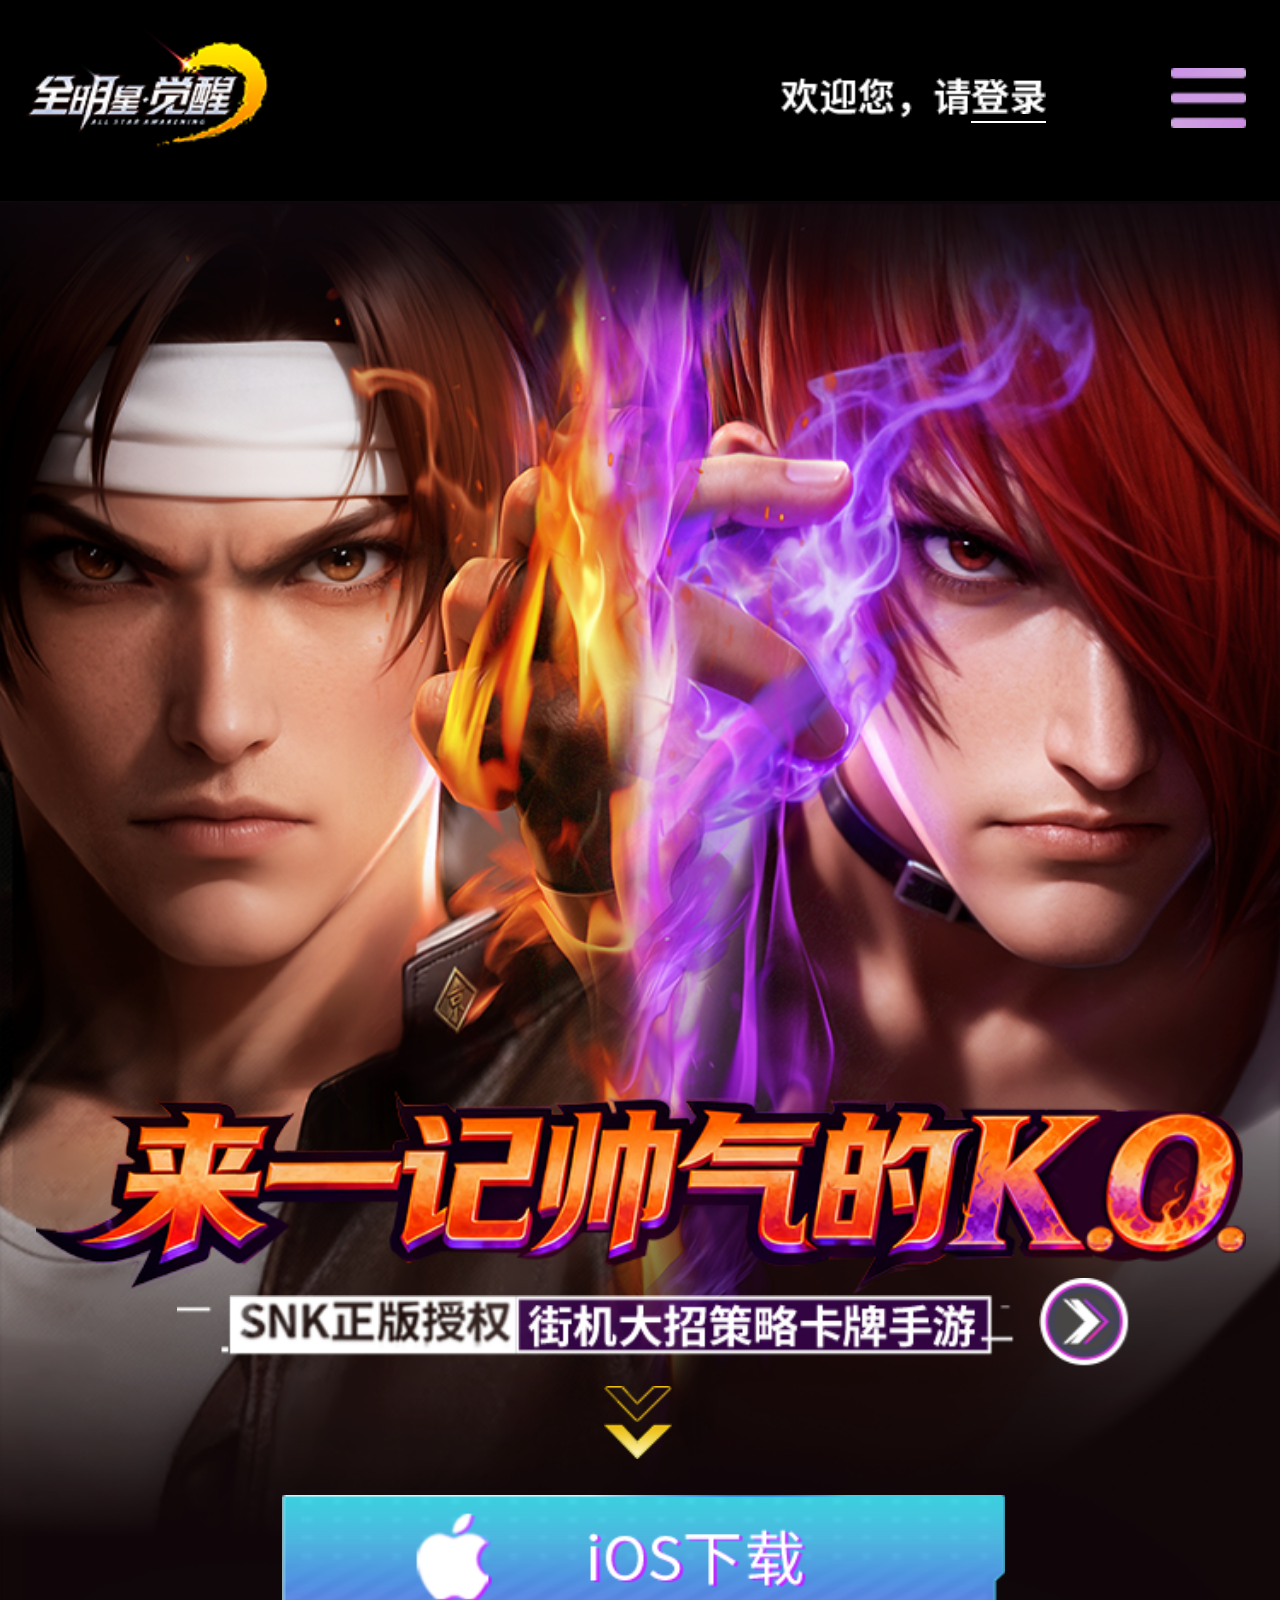
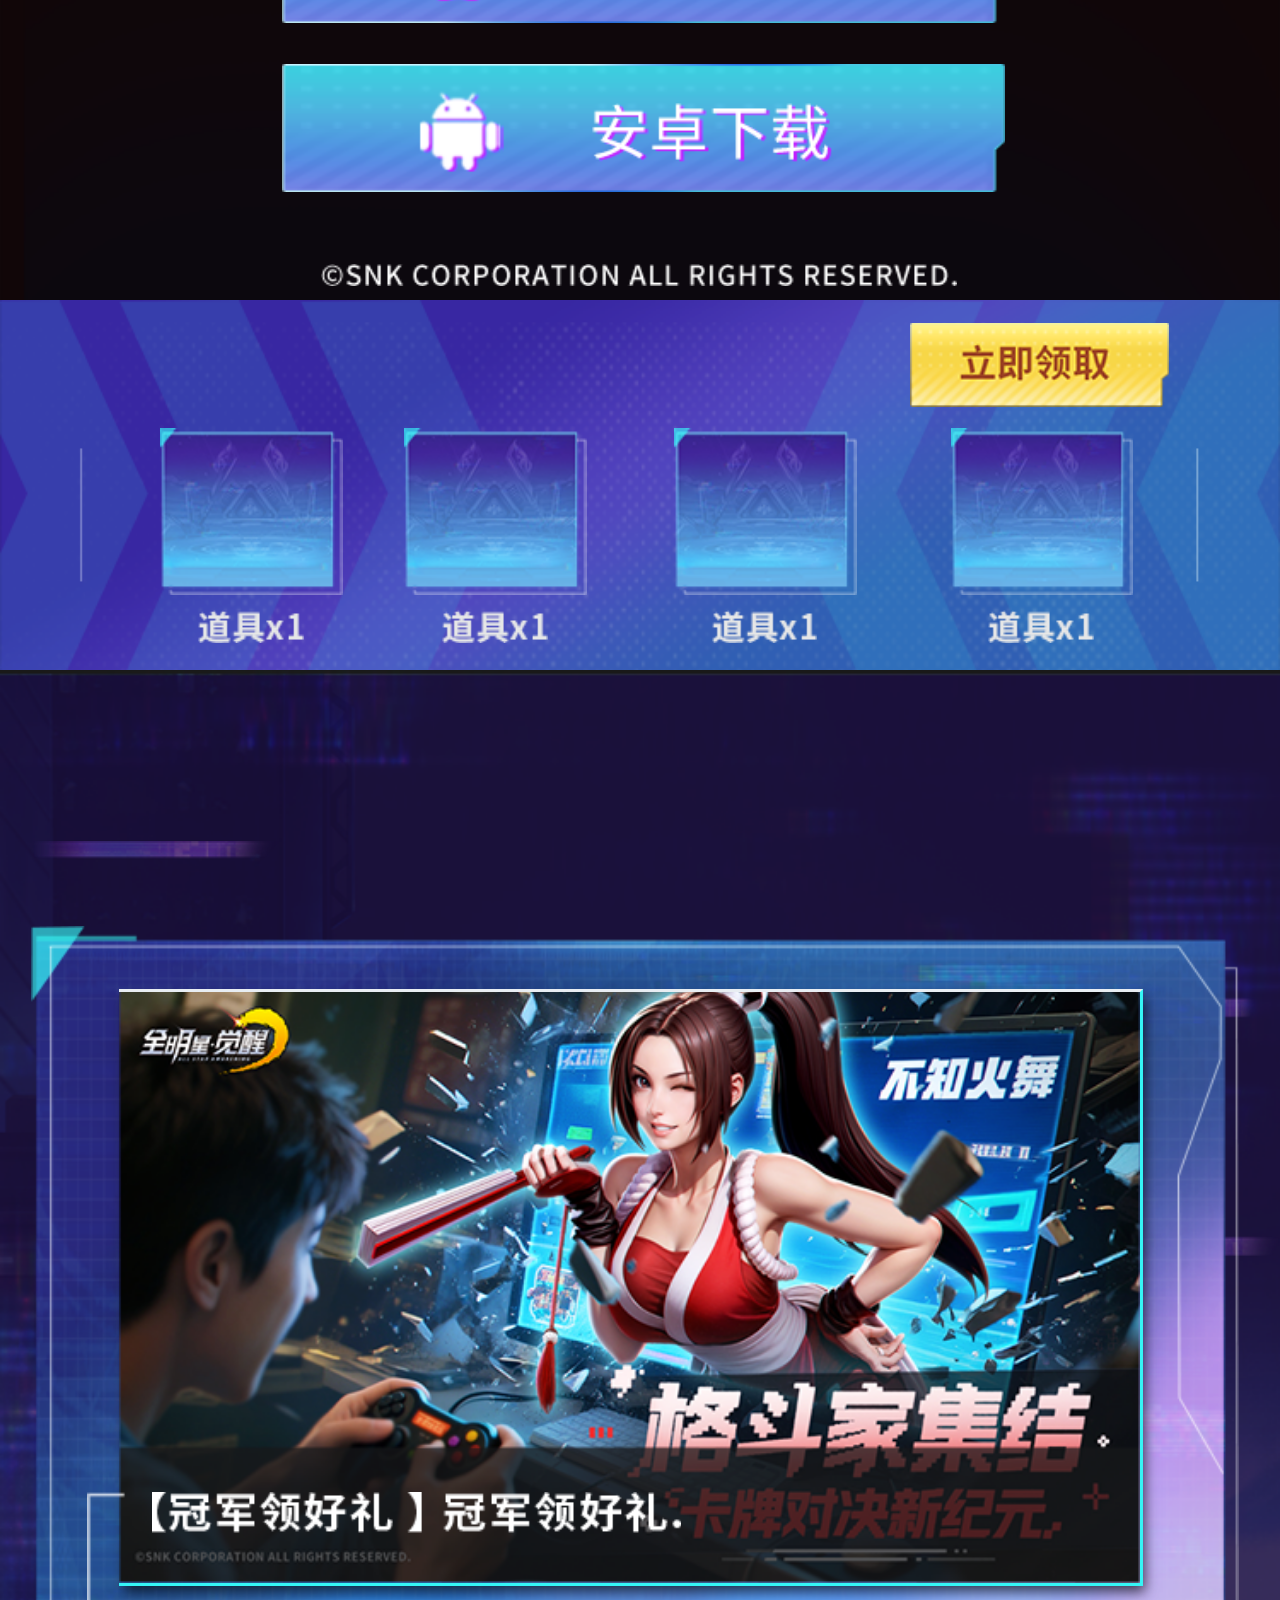
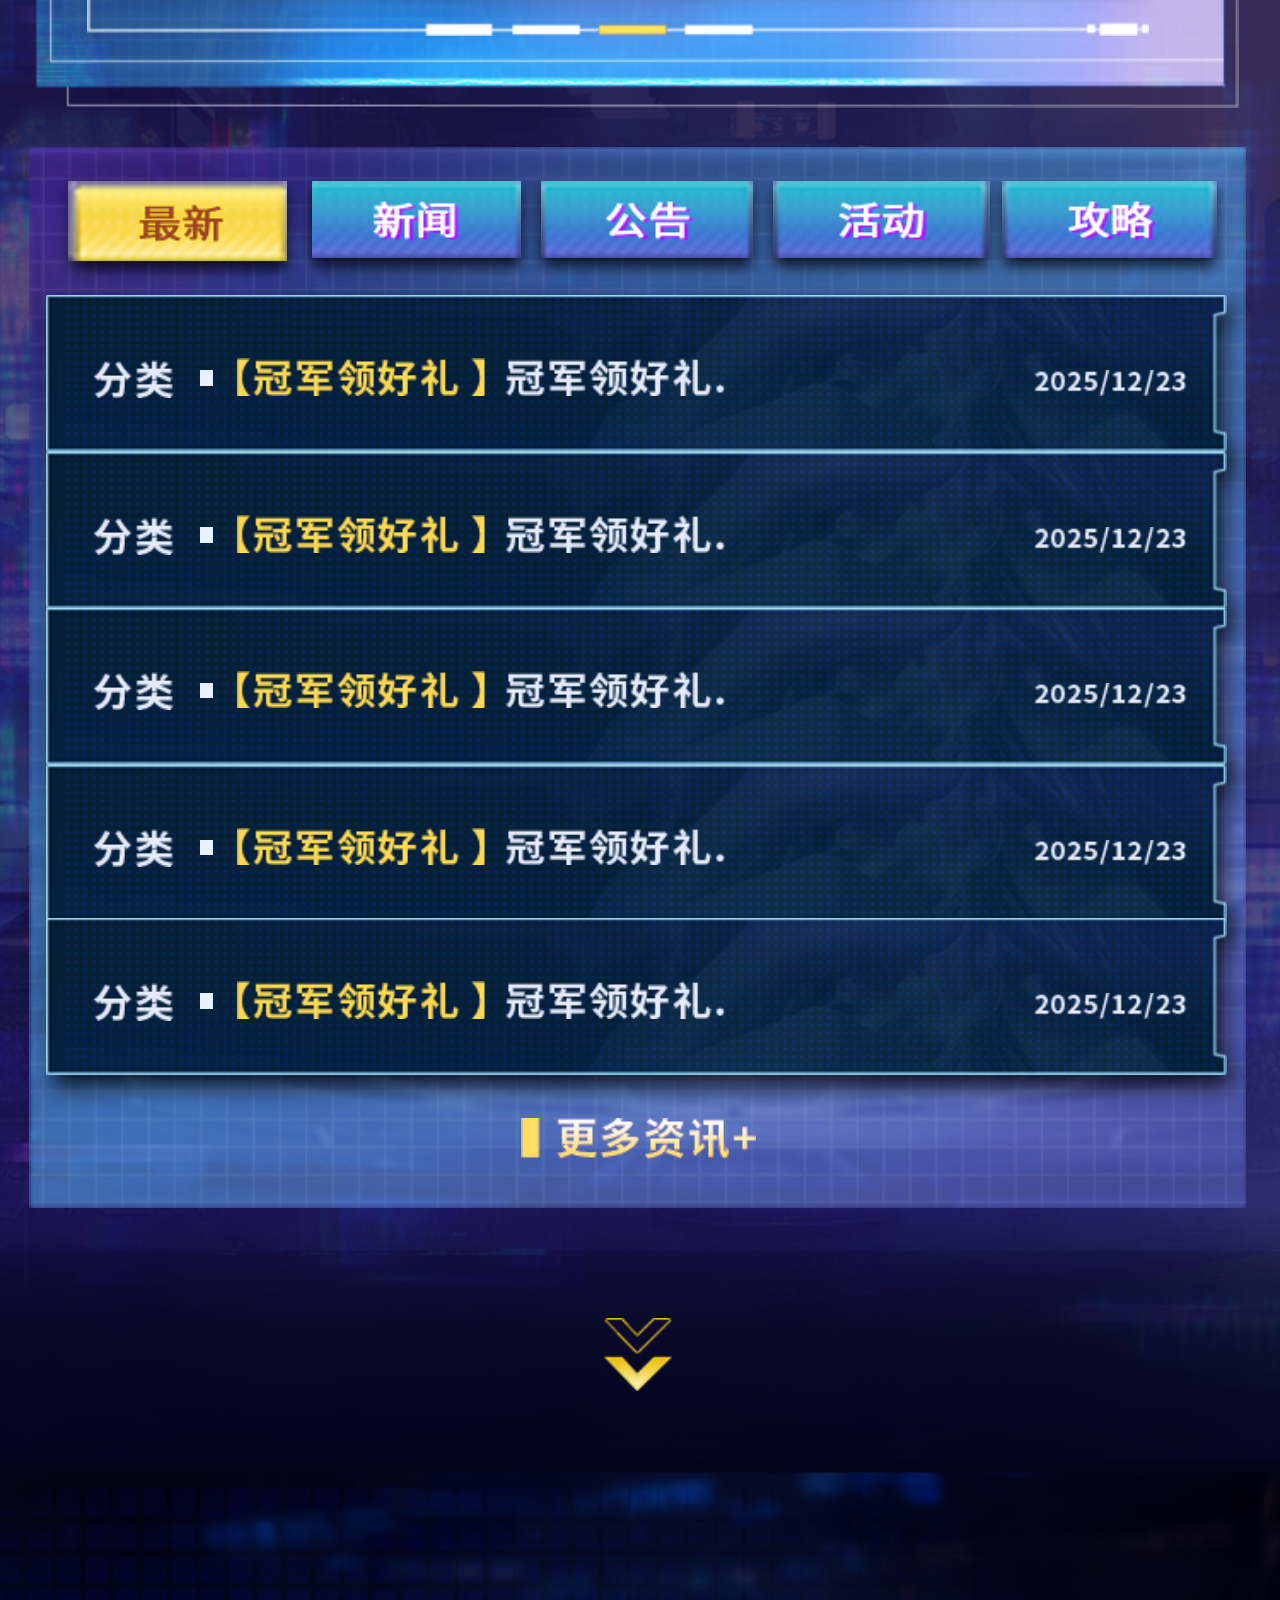
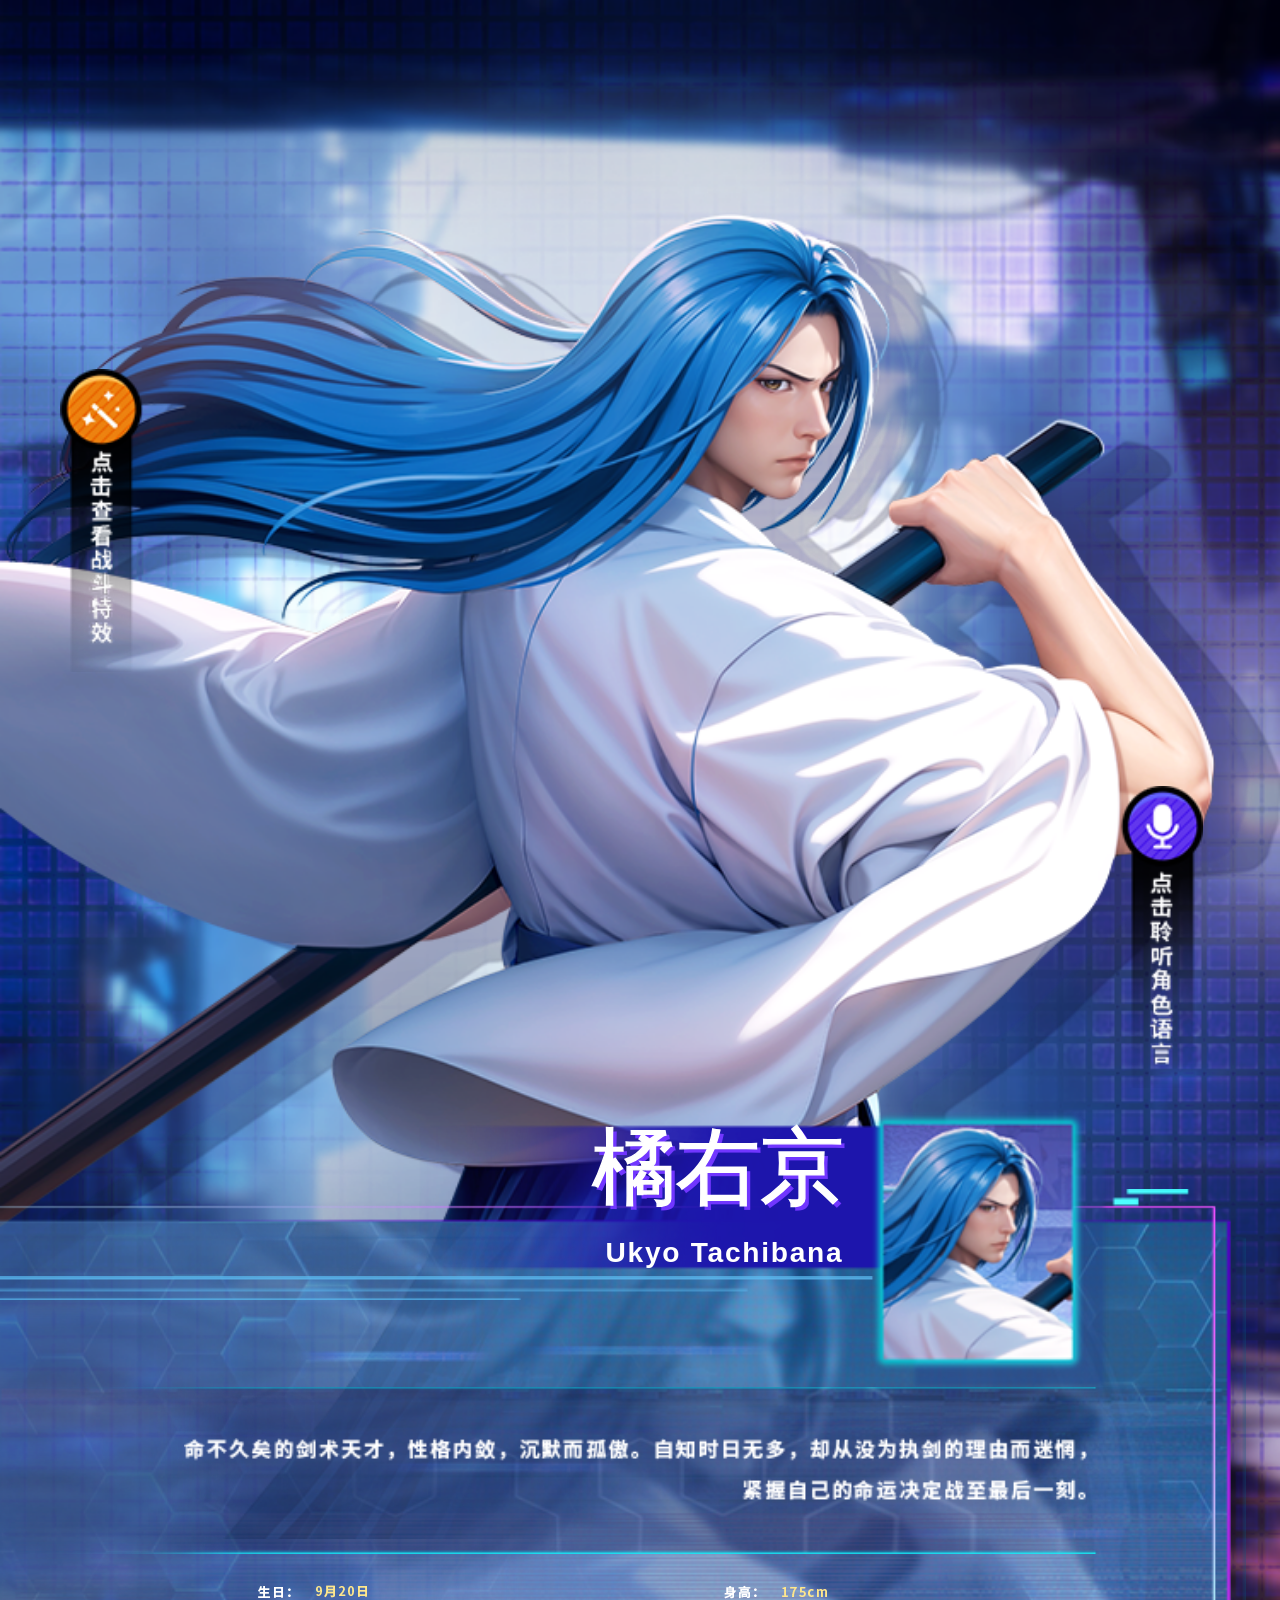
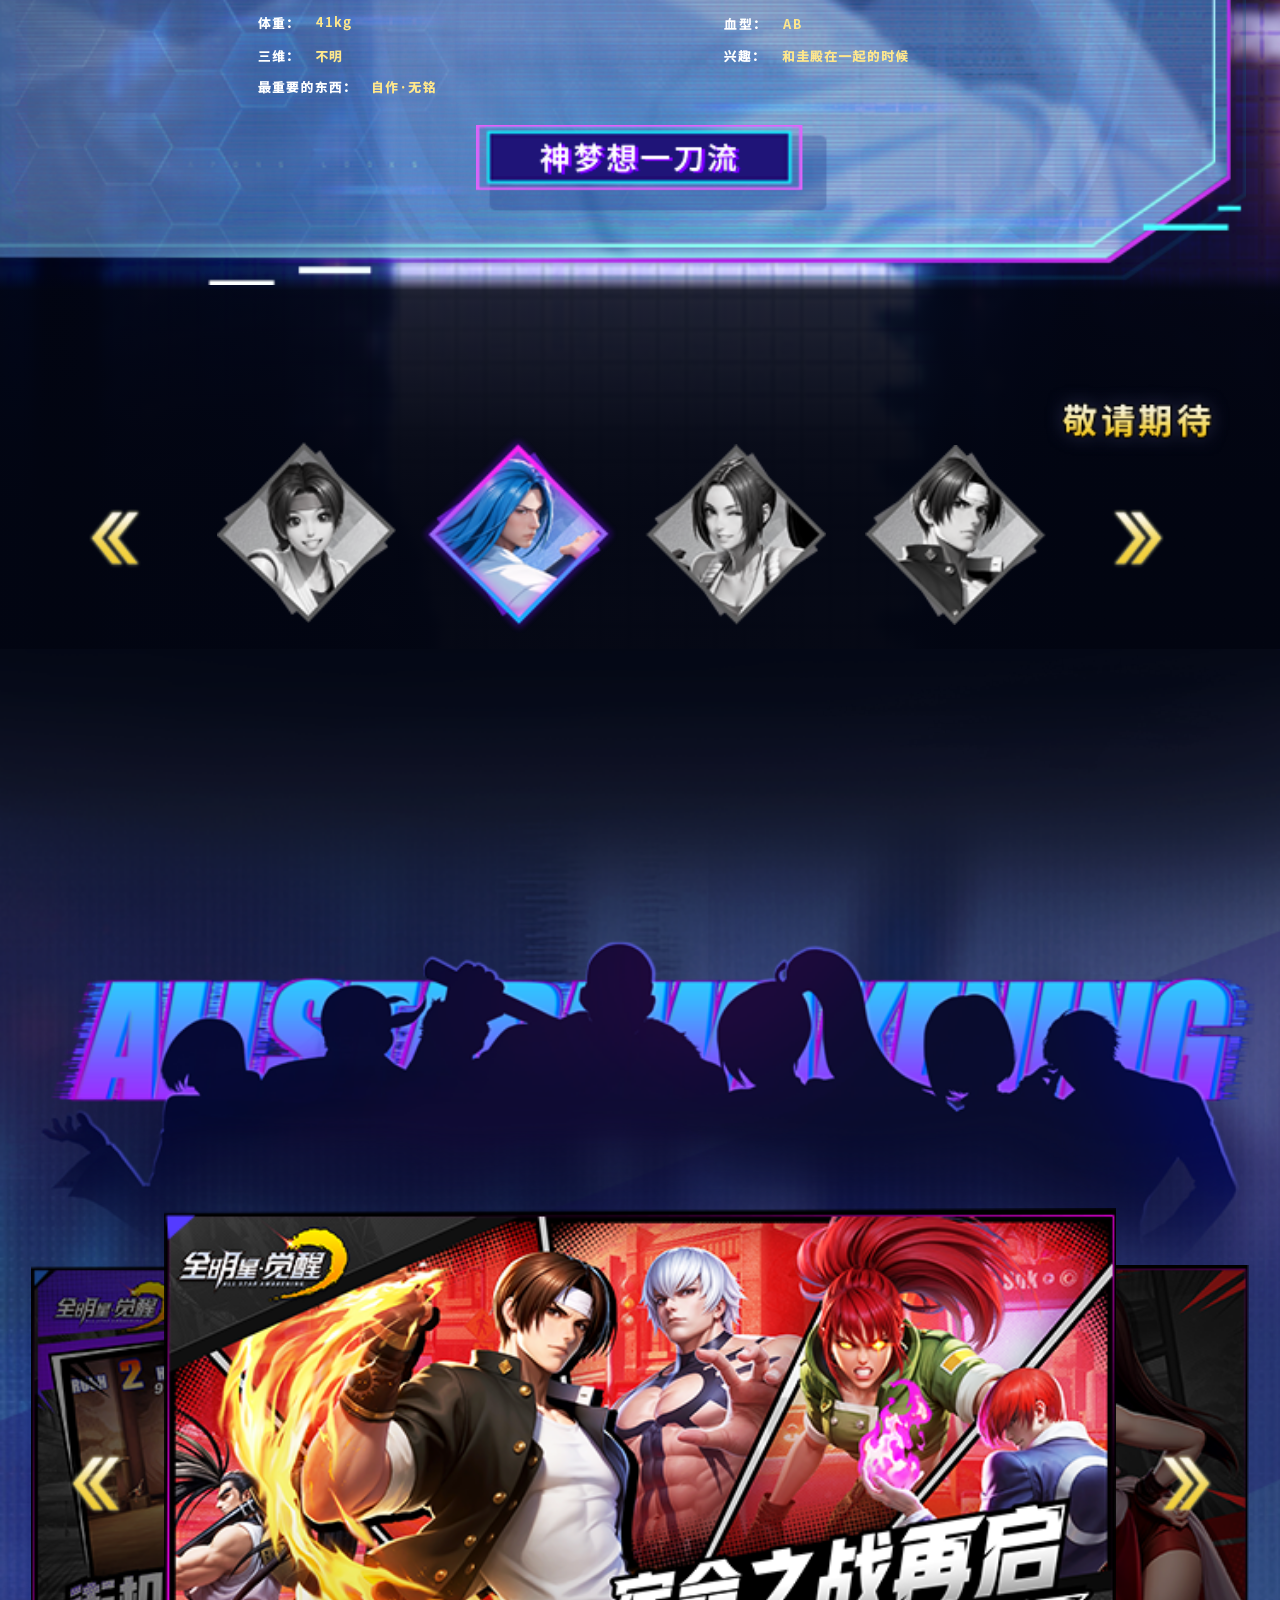
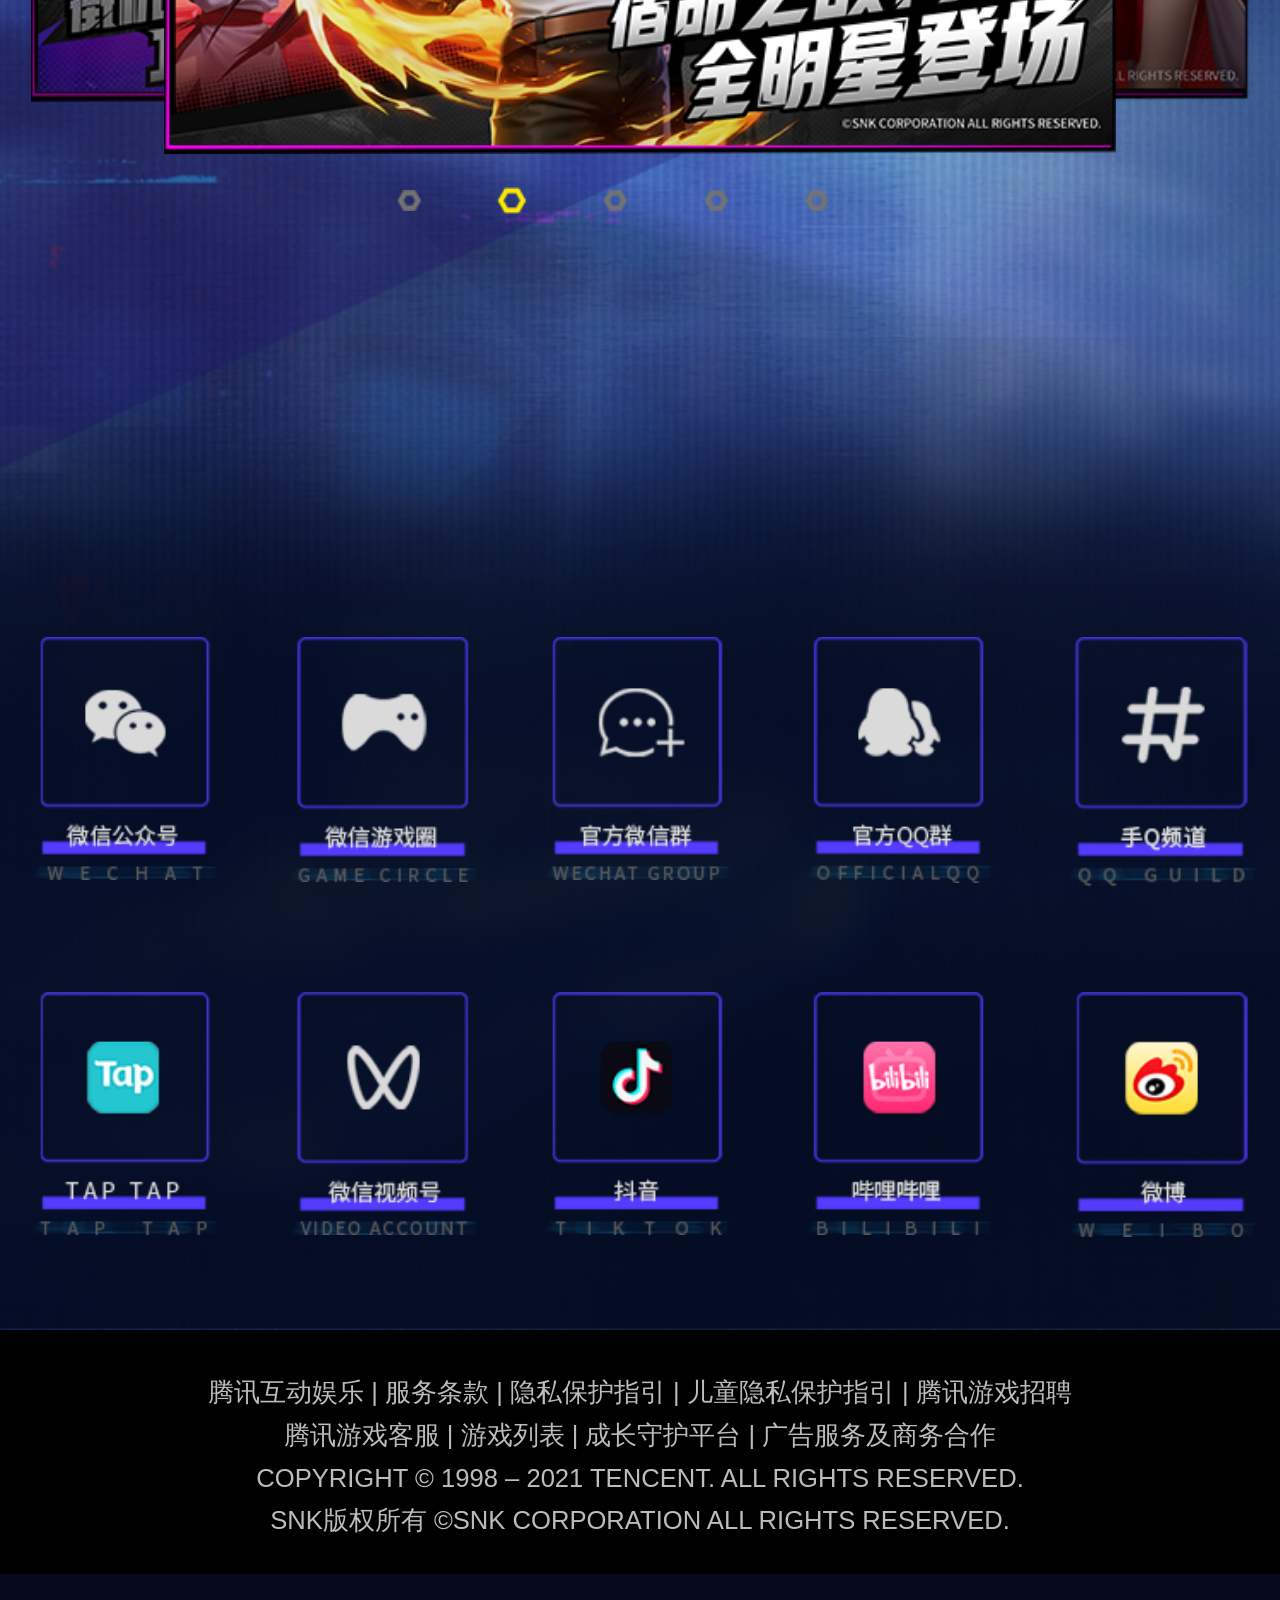
==== index.html @ 393754bd "初次提交" ====
<!doctype html>
<html lang="zh-CN">
<head>
  <meta charset="utf-8">
  <meta name="viewport" content="width=device-width,initial-scale=1,minimum-scale=1,maximum-scale=1,user-scalable=no,viewport-fit=cover">
  <meta name="format-detection" content="telephone=no">
  <meta name="description" content="全明星觉醒移动端官网，查看游戏资讯、角色展示与游戏特色。">
  <meta name="keywords" content="全明星觉醒,游戏资讯,角色展示,游戏特色">
  <title>全明星觉醒 - 移动端官网</title>
  <!-- 页面设计：项目设计稿 | 页面制作：前端还原 | 创建：2026-11-05 -->
  <link rel="stylesheet" href="css/index.css">
  <link rel="stylesheet" href="css/animation.css">
</head>
<body>
  <main class="page">
    <img class="canvas" src="ossweb-img/canvas.png" width="750" height="5680" alt="">

    <header class="site-header part">
      <img class="hero" src="ossweb-img/hero.png" width="750" height="1326" alt="全明星觉醒人物主视觉">
      <div class="topbar">
        <img class="logo" src="ossweb-img/logo.png" width="143" height="77" alt="全明星觉醒">
        <img class="welcome" src="ossweb-img/welcome.png" width="112" height="24" alt="欢迎您，请">
        <a class="login-trigger" href="#login" aria-label="登录" aria-haspopup="dialog" data-track="login_open" data-track-type="btn" data-track-label="打开登录弹窗"><img class="login" src="ossweb-img/login.png" width="44" height="21" alt=""><img class="login-underline" src="ossweb-img/login-underline.png" width="44" height="1" alt=""></a>
        <img class="menu" src="ossweb-img/menu.png" width="44" height="35" alt="菜单">
      </div>
      <h1 class="toTopSmall"><img class="main-title" src="ossweb-img/main-title.png" width="709" height="121" alt="来一记帅气的 K.O."></h1>
      <img class="subtitle" src="ossweb-img/subtitle.png" width="490" height="35" alt="SNK正版授权，街机大招策略卡牌手游">
      <a class="play-trigger" href="https://v.qq.com/txp/iframe/player.html?vid=m3093w4tk4a" aria-label="播放宣传片" aria-haspopup="dialog" data-track="video_open" data-track-type="btn" data-track-label="播放宣传片"><img class="play" src="ossweb-img/play.png" width="52" height="51" alt=""></a>
      <img class="hero-down" src="ossweb-img/down-arrow.png" width="40" height="43" alt="">
      <img class="ios" src="ossweb-img/ios.png" width="424" height="75" alt="iOS 下载">
      <img class="android" src="ossweb-img/android.png" width="424" height="75" alt="安卓下载">
      <img class="hero-copyright" src="ossweb-img/copyright.png" width="373" height="13" alt="©SNK CORPORATION ALL RIGHTS RESERVED.">
    </header>

    <section class="gift part" aria-label="官网下载领福利">
      <img class="gift-bg" src="ossweb-img/gift-bg.png" width="750" height="217" alt="">
      <img class="gift-title toTopSmall" src="ossweb-img/gift-title.png" width="414" height="60" alt="官网下载领福利">
      <a class="claim-trigger" href="#login" aria-label="立即领取" aria-haspopup="dialog" data-track="gift_claim_open" data-track-type="btn" data-track-label="领取礼包前登录"><img class="claim" src="ossweb-img/claim.png" width="152" height="49" alt=""></a>
      <ul class="gift-list">
        <li><img src="ossweb-img/gift-item.png" width="107" height="98" alt="游戏道具"><img src="ossweb-img/item-count.png" width="62" height="19" alt="道具 x1"></li>
        <li><img src="ossweb-img/gift-item.png" width="107" height="98" alt="游戏道具"><img src="ossweb-img/item-count.png" width="62" height="19" alt="道具 x1"></li>
        <li><img src="ossweb-img/gift-item.png" width="107" height="98" alt="游戏道具"><img src="ossweb-img/item-count.png" width="62" height="19" alt="道具 x1"></li>
        <li><img src="ossweb-img/gift-item.png" width="107" height="98" alt="游戏道具"><img src="ossweb-img/item-count.png" width="62" height="19" alt="道具 x1"></li>
      </ul>
    </section>

    <section class="news part" aria-label="游戏资讯">
      <img class="news-decor" src="ossweb-img/news-decor.png" width="750" height="1220" alt="">
      <h2 class="news-heading toTopSmall"><img src="ossweb-img/news-title.png" width="277" height="69" alt="游戏资讯"></h2>
      <div class="news-feature">
        <img class="news-frame" src="ossweb-img/news-frame.png" width="708" height="458" alt="">
        <img class="news-poster" src="ossweb-img/news-poster.png" width="598" height="348" alt="不知火舞卡牌对决新纪元">
        <img class="news-caption" src="ossweb-img/news-caption.png" width="310" height="24" alt="冠军领好礼，冠军领好礼">
        <img class="news-pagination" src="ossweb-img/news-pagination.png" width="622" height="84" alt="">
      </div>
      <div class="news-panel">
        <img class="news-panel-bg" src="ossweb-img/news-panel.png" width="713" height="622" alt="">
        <div class="news-tabs" aria-label="资讯分类">
          <img src="ossweb-img/tab-latest.png" width="128" height="47" alt="最新，当前分类">
          <img src="ossweb-img/tab-news.png" width="122" height="45" alt="新闻">
          <img src="ossweb-img/tab-notice.png" width="124" height="45" alt="公告">
          <img src="ossweb-img/tab-event.png" width="127" height="45" alt="活动">
          <img src="ossweb-img/tab-guide.png" width="126" height="45" alt="攻略">
        </div>
        <ul class="news-list">
          <li><img class="row-bg" src="ossweb-img/news-row.png" width="692" height="92" alt=""><img class="category" src="ossweb-img/category.png" width="47" height="22" alt="分类"><img class="news-text" src="ossweb-img/news-text.png" width="286" height="22" alt="冠军领好礼"><img class="date" src="ossweb-img/news-date.png" width="89" height="15" alt="2025/12/23"></li>
          <li><img class="row-bg" src="ossweb-img/news-row.png" width="692" height="92" alt=""><img class="category" src="ossweb-img/category.png" width="47" height="22" alt="分类"><img class="news-text" src="ossweb-img/news-text.png" width="286" height="22" alt="冠军领好礼"><img class="date" src="ossweb-img/news-date.png" width="89" height="15" alt="2025/12/23"></li>
          <li><img class="row-bg" src="ossweb-img/news-row.png" width="692" height="92" alt=""><img class="category" src="ossweb-img/category.png" width="47" height="22" alt="分类"><img class="news-text" src="ossweb-img/news-text.png" width="286" height="22" alt="冠军领好礼"><img class="date" src="ossweb-img/news-date.png" width="89" height="15" alt="2025/12/23"></li>
          <li><img class="row-bg" src="ossweb-img/news-row.png" width="692" height="92" alt=""><img class="category" src="ossweb-img/category.png" width="47" height="22" alt="分类"><img class="news-text" src="ossweb-img/news-text.png" width="286" height="22" alt="冠军领好礼"><img class="date" src="ossweb-img/news-date.png" width="89" height="15" alt="2025/12/23"></li>
          <li><img class="row-bg" src="ossweb-img/news-row.png" width="692" height="92" alt=""><img class="category" src="ossweb-img/category.png" width="47" height="22" alt="分类"><img class="news-text" src="ossweb-img/news-text.png" width="286" height="22" alt="冠军领好礼"><img class="date" src="ossweb-img/news-date.png" width="89" height="15" alt="2025/12/23"></li>
        </ul>
        <img class="news-more" src="ossweb-img/news-more.png" width="138" height="24" alt="更多资讯">
      </div>
      <img class="news-down" src="ossweb-img/down-arrow.png" width="40" height="43" alt="">
    </section>

    <section class="character part" aria-label="角色展示">
      <img class="character-bg" src="ossweb-img/character-bg.png" width="750" height="1687" alt="">
      <div class="character-backdrop" aria-hidden="true"></div>
      <h2><img class="character-title toTopSmall" src="ossweb-img/character-title.png" width="283" height="71" alt="角色展示"></h2>
      <img class="character-art" src="ossweb-img/character-art.png" width="750" height="776" alt="橘右京角色立绘">
      <img class="effect" src="ossweb-img/effect.png" width="49" height="177" alt="查看战斗特效">
      <img class="voice" src="ossweb-img/voice.png" width="48" height="177" alt="聆听角色语言">
      <div class="character-info">
        <img class="character-panel" src="ossweb-img/character-panel.png" width="730" height="408" alt="">
        <img class="character-decor" src="ossweb-img/character-decor.png" width="512" height="14" alt="">
        <img class="character-nameplate" src="ossweb-img/character-nameplate.png" width="473" height="163" alt="">
        <div class="character-name">橘右京<span>Ukyo Tachibana</span></div>
        <img class="character-description-bg" src="ossweb-img/character-description-bg.png" width="722" height="98" alt="">
        <img class="character-desc" src="ossweb-img/character-desc.png" width="529" height="37" alt="命不久矣的剑术天才，性格内敛，沉默而孤傲。自知时日无多，却从没为执剑的理由而迷惘，紧握自己的命运决定战至最后一刻。">
        <dl class="character-facts">
          <div><dt><img src="ossweb-img/birth-label.png" width="33" height="12" alt="生日"></dt><dd><img src="ossweb-img/birth.png" width="51" height="13" alt="9月20日"></dd></div>
          <div><dt><img src="ossweb-img/height-label.png" width="33" height="14" alt="身高"></dt><dd><img src="ossweb-img/height.png" width="45" height="10" alt="175cm"></dd></div>
          <div><dt><img src="ossweb-img/weight-label.png" width="33" height="13" alt="体重"></dt><dd><img src="ossweb-img/weight.png" width="35" height="15" alt="41kg"></dd></div>
          <div><dt><img src="ossweb-img/blood-label.png" width="34" height="13" alt="血型"></dt><dd><img src="ossweb-img/blood.png" width="18" height="10" alt="AB"></dd></div>
          <div><dt><img src="ossweb-img/size-label.png" width="33" height="13" alt="三维"></dt><dd><img src="ossweb-img/size.png" width="26" height="13" alt="不明"></dd></div>
          <div><dt><img src="ossweb-img/interest-label.png" width="33" height="13" alt="兴趣"></dt><dd><img src="ossweb-img/interest.png" width="126" height="13" alt="和圭殿在一起的时候"></dd></div>
          <div><dt><img src="ossweb-img/important-label.png" width="90" height="13" alt="最重要的东西"></dt><dd><img src="ossweb-img/important.png" width="62" height="13" alt="自作·无铭"></dd></div>
        </dl>
        <img class="school" src="ossweb-img/school.png" width="206" height="51" alt="神梦想一刀流">
      </div>
      <div class="character-picker">
        <img class="picker-left" src="ossweb-img/arrow-left.png" width="31" height="35" alt="上一位角色">
        <img class="portrait portrait-one" src="ossweb-img/portrait-1.png" width="105" height="106" alt="角色头像">
        <img class="portrait portrait-two" src="ossweb-img/portrait-2.png" width="116" height="116" alt="橘右京，当前角色">
        <img class="portrait portrait-three" src="ossweb-img/portrait-3.png" width="106" height="106" alt="角色头像">
        <img class="portrait portrait-four" src="ossweb-img/portrait-4.png" width="106" height="105" alt="角色头像">
        <img class="picker-right" src="ossweb-img/arrow-right.png" width="31" height="35" alt="下一位角色">
        <img class="coming" src="ossweb-img/coming.png" width="109" height="42" alt="敬请期待">
      </div>
    </section>

    <section class="features part" aria-label="游戏特色">
      <h2><img class="features-title toTopSmall" src="ossweb-img/feature-title.png" width="283" height="71" alt="游戏特色"></h2>
      <img class="feature-decor" src="ossweb-img/feature-decor.png" width="750" height="568" alt="">
      <img class="feature-left" src="ossweb-img/feature-left.png" width="447" height="256" alt="街机手感，重燃记忆">
      <img class="feature-right" src="ossweb-img/feature-right.png" width="447" height="256" alt="格斗家集结">
      <img class="feature-main" src="ossweb-img/feature-main.png" width="558" height="320" alt="宿命之战再启，全明星登场">
      <img class="feature-arrow-left" src="ossweb-img/arrow-left.png" width="31" height="35" alt="上一张">
      <img class="feature-arrow-right" src="ossweb-img/arrow-right.png" width="31" height="35" alt="下一张">
      <div class="feature-dots" aria-hidden="true"><img src="ossweb-img/feature-dot.png" width="15" height="12" alt=""><img src="ossweb-img/feature-dot-active.png" width="18" height="16" alt=""><img src="ossweb-img/feature-dot.png" width="15" height="12" alt=""><img src="ossweb-img/feature-dot.png" width="15" height="12" alt=""><img src="ossweb-img/feature-dot.png" width="15" height="12" alt=""></div>
    </section>

    <section class="community part" aria-label="社区">
      <img class="community-bg" src="ossweb-img/community-bg.png" width="750" height="582" alt="">
      <h2><img class="community-title toTopSmall" src="ossweb-img/community-title.png" width="233" height="75" alt="社区"></h2>
      <ul class="social-list">
        <li><img src="ossweb-img/social-wechat.png" width="110" height="142" alt="微信公众号"></li>
        <li><img src="ossweb-img/social-game.png" width="109" height="142" alt="微信游戏圈"></li>
        <li><img src="ossweb-img/social-group.png" width="110" height="142" alt="官方微信群"></li>
        <li><img src="ossweb-img/social-qq.png" width="110" height="144" alt="官方QQ群"></li>
        <li><img src="ossweb-img/social-channel.png" width="109" height="145" alt="手Q频道"></li>
        <li><img src="ossweb-img/social-taptap.png" width="110" height="142" alt="TapTap"></li>
        <li><img src="ossweb-img/social-video.png" width="109" height="141" alt="微信视频号"></li>
        <li><img src="ossweb-img/social-douyin.png" width="110" height="142" alt="抖音"></li>
        <li><img src="ossweb-img/social-bilibili.png" width="110" height="142" alt="哔哩哔哩"></li>
        <li><img src="ossweb-img/social-weibo.png" width="109" height="142" alt="微博"></li>
      </ul>
    </section>

    <footer class="site-footer">
      <p>腾讯互动娱乐 | 服务条款 | 隐私保护指引 | 儿童隐私保护指引 | 腾讯游戏招聘</p>
      <p>腾讯游戏客服 | 游戏列表 | 成长守护平台 | 广告服务及商务合作</p>
      <p>COPYRIGHT © 1998 – 2021 TENCENT. ALL RIGHTS RESERVED.</p>
      <p>SNK版权所有 ©SNK CORPORATION ALL RIGHTS RESERVED.</p>
    </footer>
  </main>
  <div class="overlay part" id="overlay" hidden>
    <img class="overlay-mask" src="ossweb-img/login-mask.png" width="750" height="5680" alt="">
    <div class="login-dialog scaleIn" id="login-dialog" role="dialog" aria-modal="true" aria-label="请选择登录方式" hidden>
      <img class="login-panel" src="ossweb-img/login-panel.png" width="644" height="555" alt="">
      <img class="login-title" src="ossweb-img/login-title.png" width="421" height="105" alt="请先登录">
      <a class="login-close" href="#close" aria-label="关闭登录弹窗" data-track="login_close" data-track-type="btn" data-track-label="关闭登录弹窗"><img src="ossweb-img/login-close.png" width="62" height="49" alt=""></a>
      <a class="login-choice login-wechat" href="#wechat-login" aria-label="微信登录" data-provider="wechat" data-track="login_wechat" data-track-type="btn" data-track-label="微信登录"><img src="ossweb-img/login-wechat.png" width="151" height="193" alt="微信登录"></a>
      <a class="login-choice login-qq" href="#qq-login" aria-label="QQ登录" data-provider="qq" data-track="login_qq" data-track-type="btn" data-track-label="QQ登录"><img src="ossweb-img/login-qq.png" width="151" height="193" alt="QQ登录"></a>
      <p class="login-status" id="login-status" role="status" aria-live="polite"></p>
    </div>
    <div class="video-dialog scaleIn" id="video-dialog" role="dialog" aria-modal="true" aria-label="宣传视频" hidden>
      <a class="video-close" href="#close" aria-label="关闭宣传视频" data-track="video_close" data-track-type="btn" data-track-label="关闭宣传视频"><img src="ossweb-img/login-close.png" width="62" height="49" alt=""></a>
      <iframe id="video-player" title="全明星觉醒宣传视频" allow="autoplay; fullscreen; encrypted-media; picture-in-picture" allowfullscreen></iframe>
    </div>
  </div>
  <script id="screenFix" data-size="750" src="js/remFix.js"></script>
  <script src="https://ossweb-img.qq.com/images/js/eas/eas.js"></script>
  <script src="js/index.js"></script>
</body>
</html>
---- css/index.css ----
@import "reset.css";

html { overflow-x: hidden; background: #07091e; }
body { height: auto; min-height: 100%; overflow-x: clip; background: #07091e; color: #fff; }
.page { position: relative; top: -.7rem; width: 7.5rem; height: 56.8rem; margin: 0 auto -.7rem; overflow: hidden; }
.page img { display: block; }
.canvas { position: absolute; inset: 0; width: 7.5rem; height: 56.8rem; }
.site-header, .gift, .news, .character, .features, .community, .site-footer { position: absolute; left: 0; width: 7.5rem; }
.site-header { top: 0; height: 11.83rem; }
.site-header > img, .site-header h1, .topbar img { position: absolute; }
.hero { left: 0; top: 0; width: 7.5rem; height: 13.26rem; }
.topbar { position: absolute; z-index: 2; left: 0; top: .7rem; width: 7.5rem; height: 1.18rem; background: #000; }
.topbar .logo { left: .14rem; top: .12rem; width: 1.43rem; height: .77rem; }
.topbar .welcome { left: 4.57rem; top: .45rem; width: 1.12rem; height: .24rem; }
.topbar .login-trigger { position: absolute; left: 5.69rem; top: .46rem; width: .44rem; height: .26rem; }
.topbar .login { left: 0; top: 0; width: .44rem; height: .21rem; filter: drop-shadow(0 .01rem .01rem rgba(0, 0, 0, .7)); }
.topbar .login-underline { left: 0; top: .25rem; width: .44rem; height: .01rem; }
.topbar .menu { left: 6.86rem; top: .4rem; width: .44rem; height: .35rem; }
.site-header h1 { z-index: 2; left: .21rem; top: 7.09rem; width: 7.09rem; height: 1.21rem; }
.main-title { width: 7.09rem; height: 1.21rem; }
.subtitle { z-index: 2; left: 1.04rem; top: 8.29rem; width: 4.9rem; height: .35rem; }
.play-trigger { position: absolute; z-index: 2; left: 6.09rem; top: 8.19rem; width: .52rem; height: .51rem; }
.play { position: absolute; left: 0; top: 0; width: .52rem; height: .51rem; }
.hero-down { z-index: 2; left: 3.54rem; top: 8.82rem; width: .4rem; height: .43rem; }
.ios { z-index: 2; left: 1.65rem; top: 9.46rem; width: 4.24rem; height: .75rem; }
.android { z-index: 2; left: 1.65rem; top: 10.45rem; width: 4.24rem; height: .75rem; }
.hero-copyright { z-index: 2; left: 1.88rem; top: 11.62rem; width: 3.73rem; height: .13rem; }

.gift { z-index: 2; top: 11.83rem; height: 2.17rem; }
.gift-bg, .gift-title, .claim, .gift-list, .gift-list li, .gift-list img { position: absolute; }
.gift-bg { left: 0; top: 0; width: 7.5rem; height: 2.17rem; }
.gift-title { left: .14rem; top: .11rem; width: 4.14rem; height: .6rem; }
.claim-trigger { position: absolute; left: 5.33rem; top: .14rem; width: 1.52rem; height: .49rem; }
.claim { left: 0; top: 0; width: 1.52rem; height: .49rem; }
.gift-list { left: 0; top: 0; width: 7.5rem; height: 2.17rem; }
.gift-list li { top: .75rem; width: 1.07rem; height: 1.26rem; }
.gift-list li:nth-child(1) { left: .94rem; }
.gift-list li:nth-child(2) { left: 2.37rem; }
.gift-list li:nth-child(3) { left: 3.95rem; }
.gift-list li:nth-child(4) { left: 5.57rem; }
.gift-list li img:first-child { left: 0; top: 0; width: 1.07rem; height: .98rem; }
.gift-list li img:last-child { left: .22rem; top: 1.07rem; width: .62rem; height: .19rem; }

.news { top: 14rem; height: 14rem; }
.news::after { content: ""; position: absolute; z-index: 2; left: 0; top: 12.53rem; width: 7.5rem; height: 1.47rem; background: linear-gradient(180deg, rgba(2, 5, 28, 0) 0, rgba(2, 5, 28, .28) .27rem, rgba(2, 5, 28, .5) .47rem, rgba(2, 5, 28, .75) .77rem, rgba(2, 5, 28, .83) 1.07rem, rgba(2, 5, 28, .9) 1.47rem), url("../ossweb-img/character-bg.png") 0 -1.33rem / 7.5rem 16.87rem no-repeat; }
.news-decor { position: absolute; left: 0; top: 1rem; width: 7.5rem; height: 12.2rem; }
.news-heading { position: absolute; z-index: 1; left: 2.36rem; top: .33rem; width: 2.77rem; height: .69rem; }
.news-heading img { width: 2.77rem; height: .69rem; }
.news-feature { position: absolute; left: 0; top: 0; width: 7.5rem; height: 6.15rem; }
.news-feature img { position: absolute; }
.news-frame { left: .18rem; top: 1.5rem; width: 7.08rem; height: 4.58rem; }
.news-poster { left: .7rem; top: 1.87rem; width: 5.98rem; height: 3.48rem; box-shadow: .03rem .05rem .07rem rgba(0, 0, 0, .65); }
.news-feature::after { content: ""; position: absolute; left: .7rem; top: 1.87rem; width: 6rem; height: 3.5rem; box-sizing: border-box; border-top: .02rem solid #e8edf2; border-right: .02rem solid #35f5f6; border-bottom: .02rem solid #35f5f6; pointer-events: none; }
.news-caption { left: .89rem; top: 4.82rem; width: 3.1rem; height: .24rem; }
.news-pagination { left: .51rem; top: 4.82rem; width: 6.22rem; height: .84rem; }
.news-panel { position: absolute; left: 0; top: 0; width: 7.5rem; height: 12.53rem; }
.news-panel-bg { position: absolute; left: .17rem; top: 6.31rem; width: 7.13rem; height: 6.22rem; }
.news-tabs { position: absolute; left: 0; top: 6.51rem; width: 7.5rem; height: .47rem; }
.news-tabs img { position: absolute; top: 0; filter: drop-shadow(0 .05rem .04rem rgba(0, 0, 0, .8)); }
.news-tabs img:nth-child(1) { left: .4rem; width: 1.28rem; height: .47rem; }
.news-tabs img:nth-child(2) { left: 1.83rem; width: 1.22rem; height: .45rem; }
.news-tabs img:nth-child(3) { left: 3.17rem; width: 1.24rem; height: .45rem; }
.news-tabs img:nth-child(4) { left: 4.53rem; width: 1.27rem; height: .45rem; }
.news-tabs img:nth-child(5) { left: 5.87rem; width: 1.26rem; height: .45rem; }
.news-list { position: absolute; left: 0; top: 7.18rem; width: 7.5rem; height: 4.57rem; filter: drop-shadow(.04rem .07rem .07rem rgba(0, 0, 0, .85)); }
.news-list li { position: absolute; left: .27rem; width: 6.92rem; height: .92rem; }
.news-list li::after { content: ""; position: absolute; left: .9rem; top: .44rem; width: .08rem; height: .09rem; background: #e8f1ff; }
.news-list li:nth-child(1) { top: 0; }
.news-list li:nth-child(2) { top: .92rem; }
.news-list li:nth-child(3) { top: 1.83rem; }
.news-list li:nth-child(4) { top: 2.75rem; }
.news-list li:nth-child(5) { top: 3.65rem; }
.news-list img { position: absolute; }
.row-bg { left: 0; top: 0; width: 6.92rem; height: .92rem; }
.category { left: .28rem; top: .38rem; width: .47rem; height: .22rem; }
.news-text { left: 1.12rem; top: .37rem; width: 2.86rem; height: .22rem; }
.date { right: .24rem; top: .44rem; width: .89rem; height: .15rem; }
.news-more { position: absolute; left: 3.05rem; top: 12rem; width: 1.38rem; height: .24rem; }
.news-down { position: absolute; z-index: 3; left: 3.54rem; top: 13.17rem; width: .4rem; height: .43rem; }

.character { top: 28rem; height: 14rem; overflow: hidden; background: #02051b; }
.character > img, .character h2, .character-info > img, .character-picker img { position: absolute; }
.character-bg { left: 0; top: -2.8rem; width: 7.5rem; height: 16.87rem; }
.character-backdrop { position: absolute; left: 0; top: 11.8rem; width: 7.5rem; height: 2.2rem; background: linear-gradient(180deg, transparent 0, rgba(2, 5, 17, .85) .1rem, rgba(2, 5, 17, .96) 1rem, rgba(2, 5, 17, .98) 1.4rem); }
.character-title { position: absolute; left: 2.35rem; top: .4rem; width: 2.83rem; height: .71rem; }
.character-art { left: 0; top: 2.08rem; width: 7.5rem; height: 7.76rem; }
.effect { left: .35rem; top: 2.99rem; width: .49rem; height: 1.77rem; }
.voice { left: 6.57rem; top: 5.43rem; width: .48rem; height: 1.77rem; }
.character-info { position: absolute; left: 0; top: 0; width: 7.5rem; height: 12rem; }
.character-panel { left: 0; top: 7.79rem; width: 7.3rem; height: 4.08rem; }
.character-decor { left: 0; top: 8.3rem; width: 5.12rem; height: .14rem; }
.character-nameplate { left: 1.77rem; top: 7.34rem; width: 4.73rem; height: 1.63rem; }
.character-name { position: absolute; left: 3.38rem; top: 7.4rem; width: 1.65rem; height: .82rem; text-align: center; color: #fff; font: 400 .49rem/.53rem "Microsoft YaHei", sans-serif; -webkit-text-stroke: .008rem #fff; text-shadow: .025rem .025rem #7136ff; white-space: nowrap; }
.character-name span { position: absolute; left: .04rem; top: .67rem; width: 1.65rem; font: 700 .165rem/.2rem Arial, sans-serif; letter-spacing: .01rem; -webkit-text-stroke: 0; text-shadow: none; }
.character-description-bg { left: 0; top: 8.95rem; width: 7.22rem; height: .98rem; }
.character-desc { left: 1.08rem; top: 9.25rem; width: 5.29rem; height: .37rem; }
.character-facts { position: absolute; left: 0; top: -.07rem; }
.character-facts div { position: absolute; top: 10.05rem; height: .16rem; white-space: nowrap; }
.character-facts div:nth-child(1), .character-facts div:nth-child(3), .character-facts div:nth-child(5), .character-facts div:nth-child(7) { left: 1.51rem; }
.character-facts div:nth-child(2), .character-facts div:nth-child(4), .character-facts div:nth-child(6) { left: 4.24rem; }
.character-facts div:nth-child(3), .character-facts div:nth-child(4) { top: 10.24rem; }
.character-facts div:nth-child(5), .character-facts div:nth-child(6) { top: 10.43rem; }
.character-facts div:nth-child(7) { top: 10.61rem; }
.character-facts dt, .character-facts dd { display: inline-block; vertical-align: middle; }
.character-facts dt { margin-right: .15rem; }
.character-facts img { width: auto; height: auto; max-height: .15rem; }
.character-facts dd img { filter: brightness(0) saturate(100%) invert(92%) sepia(31%) saturate(794%) hue-rotate(323deg) brightness(104%); }
.school { left: 2.79rem; top: 10.93rem; width: 2.06rem; height: .51rem; }
.character-picker { position: absolute; left: 0; top: 0; width: 7.5rem; height: 14rem; }
.picker-left { left: .52rem; top: 13.18rem; width: .31rem; height: .35rem; }
.picker-right { left: 6.51rem; top: 13.18rem; width: .31rem; height: .35rem; }
.portrait-one { left: 1.27rem; top: 12.79rem; width: 1.05rem; height: 1.06rem; }
.portrait-two { left: 2.46rem; top: 12.75rem; width: 1.16rem; height: 1.16rem; }
.portrait-three { left: 3.78rem; top: 12.8rem; width: 1.06rem; height: 1.06rem; }
.portrait-four { left: 5.07rem; top: 12.81rem; width: 1.06rem; height: 1.05rem; }
.coming { left: 6.12rem; top: 12.45rem; width: 1.09rem; height: .42rem; }

.features { top: 42rem; height: 7rem; }
.features img { position: absolute; }
.features-title { z-index: 2; left: 2.33rem; top: .46rem; width: 2.83rem; height: .71rem; }
.feature-decor { left: 0; top: 0; width: 7.5rem; height: 5.68rem; }
.feature-left { left: .18rem; top: 3.61rem; width: 4.47rem; height: 2.56rem; }
.feature-right { left: 2.85rem; top: 3.61rem; width: 4.47rem; height: 2.56rem; }
.feature-main { left: .96rem; top: 3.28rem; width: 5.58rem; height: 3.2rem; }
.feature-arrow-left { left: .41rem; top: 4.72rem; width: .31rem; height: .35rem; }
.feature-arrow-right { left: 6.79rem; top: 4.72rem; width: .31rem; height: .35rem; }
.feature-dots { position: absolute; left: 2.32rem; top: 6.67rem; display: flex; align-items: center; gap: .44rem; }
.feature-dots img { position: static; width: .15rem; height: .12rem; }
.feature-dots img:nth-child(2) { width: .18rem; height: .16rem; }

.community { top: 49rem; height: 6.37rem; }
.community-bg { position: absolute; left: 0; top: .55rem; width: 7.5rem; height: 5.82rem; }
.community-title { position: absolute; left: 2.58rem; top: .62rem; width: 2.33rem; height: .75rem; }
.social-list { position: absolute; left: 0; top: 0; width: 7.5rem; height: 6.37rem; }
.social-list li { position: absolute; width: 1.1rem; height: 1.45rem; }
.social-list li:nth-child(1) { left: .2rem; top: 2.31rem; }
.social-list li:nth-child(2) { left: 1.71rem; top: 2.31rem; }
.social-list li:nth-child(3) { left: 3.2rem; top: 2.31rem; }
.social-list li:nth-child(4) { left: 4.73rem; top: 2.31rem; }
.social-list li:nth-child(5) { left: 6.27rem; top: 2.31rem; }
.social-list li:nth-child(6) { left: .2rem; top: 4.39rem; }
.social-list li:nth-child(7) { left: 1.71rem; top: 4.39rem; }
.social-list li:nth-child(8) { left: 3.2rem; top: 4.39rem; }
.social-list li:nth-child(9) { left: 4.73rem; top: 4.39rem; }
.social-list li:nth-child(10) { left: 6.27rem; top: 4.39rem; }
.social-list img { width: 1.1rem; height: auto; }
.site-footer { top: 55.37rem; height: 1.43rem; padding-top: .24rem; box-sizing: border-box; background: #000; color: #bcbcbc; text-align: center; font: .15rem/.25rem Arial, "Microsoft YaHei", sans-serif; }

html.modal-open, body.modal-open { overflow: hidden; }
.overlay { position: fixed; z-index: 100; inset: 0; overflow: hidden; }
.overlay[hidden], .login-dialog[hidden], .video-dialog[hidden] { display: none; }
.overlay-mask { position: absolute; left: 0; top: 0; width: 7.5rem; height: 56.8rem; }
.login-dialog { position: absolute; left: 0; top: 2.9rem; width: 7.5rem; height: 5.55rem; }
.login-dialog img, .video-dialog img { display: block; }
.login-panel { position: absolute; left: .53rem; top: 0; width: 6.44rem; height: 5.55rem; }
.login-title { position: absolute; left: 1.65rem; top: .79rem; width: 4.21rem; height: 1.05rem; }
.login-close { position: absolute; left: 6.04rem; top: .26rem; width: .62rem; height: .49rem; }
.login-close img, .video-close img { width: .62rem; height: .49rem; }
.login-choice { position: absolute; top: 2.73rem; width: 1.51rem; height: 1.93rem; }
.login-choice img { width: 1.51rem; height: 1.93rem; }
.login-wechat { left: 1.91rem; }
.login-qq { left: 4.12rem; }
.login-status { position: absolute; left: 1.2rem; top: 5.01rem; width: 5.1rem; color: #fff; text-align: center; font: .24rem/.3rem "Microsoft YaHei", sans-serif; }
.video-dialog { position: absolute; left: .35rem; top: 2.9rem; width: 6.8rem; height: 4.25rem; box-sizing: border-box; border: .02rem solid #40d9f4; background: #050d28; box-shadow: 0 .12rem .3rem rgba(0, 0, 0, .8); }
.video-dialog iframe { position: absolute; left: .15rem; top: .37rem; width: 6.46rem; height: 3.64rem; border: 0; background: #000; }
.video-close { position: absolute; z-index: 1; right: .08rem; top: -.26rem; width: .62rem; height: .49rem; }
.login-trigger:active, .play-trigger:active, .claim-trigger:active, .login-close:active, .login-choice:active, .video-close:active { opacity: .75; }
---- css/animation.css ----
/*animation In&Out*/
.toRight,
.toRightSmall,
.toLeft,
.toLeftSmall,
.toBottom,
.toBottomSmall,
.toTop,
.toTopSmall,
.scaleIn{-webkit-transition: all .6s;opacity: 0;}
.toRight{-webkit-transform: translate3d(-100%, 0, 0);}
.toRightSmall{-webkit-transform: translate3d(-20%, 0, 0);}
.toLeft{-webkit-transform: translate3d(100%, 0, 0);}
.toLeftSmall{-webkit-transform: translate3d(20%, 0, 0);}
.toBottom{-webkit-transform: translate3d(0, -100%, 0);}
.toBottomSmall{-webkit-transform: translate3d(0, -30%, 0);}
.toTop{-webkit-transform: translate3d(0, 100%, 0);}
.toTopSmall{-webkit-transform: translate3d(0, 10%, 0);}
.scaleIn{-webkit-transform: scale(1.4,1.4);}

.part.show .toRight,
.part.show .toRightSmall,
.part.show .toLeft,
.part.show .toLeftSmall,
.part.show .toBottom,
.part.show .toBottomSmall,
.part.show .toTop,
.part.show .toTopSmall{-webkit-transform: translate3d(0, 0 ,0);opacity: 1;}
.part.show .scaleIn{-webkit-transform: scale(1, 1);opacity: 1;}

/*transition delay*/
.part.show .delay1{-webkit-transition-delay: .1s;}
.part.show .delay2{-webkit-transition-delay: .2s;}
.part.show .delay3{-webkit-transition-delay: .3s;}
.part.show .delay4{-webkit-transition-delay: .4s;}
.part.show .delay5{-webkit-transition-delay: .5s;}
.part.show .delay6{-webkit-transition-delay: .6s;}
.part.show .delay7{-webkit-transition-delay: .7s;}
.part.show .delay8{-webkit-transition-delay: .8s;}
.part.show .delay9{-webkit-transition-delay: .9s;}
.part.show .delay10{-webkit-transition-delay: 1s;}


.prev,.next{-webkit-animation:flprev 1.5s 0s linear infinite;}
.next{-webkit-animation-name:flnext;animation-name:flnext;}
@-webkit-keyframes flprev{0%{-webkit-transform:translateX(0);}50%{-webkit-transform:translateX(-4px);}100%{-webkit-transform:translateX(0);}}
@-webkit-keyframes flnext{0%{-webkit-transform:translateX(0);}50%{-webkit-transform:translateX(4px);}100%{-webkit-transform:translateX(0);}}

.gallery-thumbs-bg .swiper-slide-active img {
    -webkit-animation: fadeInTop .6s .3s ease-out both;
}
@-webkit-keyframes fadeInTop {
    0% {opacity: 0;-webkit-transform: translateY(0);}
    100% {opacity: 1;-webkit-transform: translateY(0);}
}
.gallery-top-bg .swiper-button-next{-webkit-animation:next 1.5s 0s linear infinite;}
@-webkit-keyframes next{0%{-webkit-transform:translateY(0);}50%{-webkit-transform:translateY(4px);}100%{-webkit-transform:translateY(0);}}
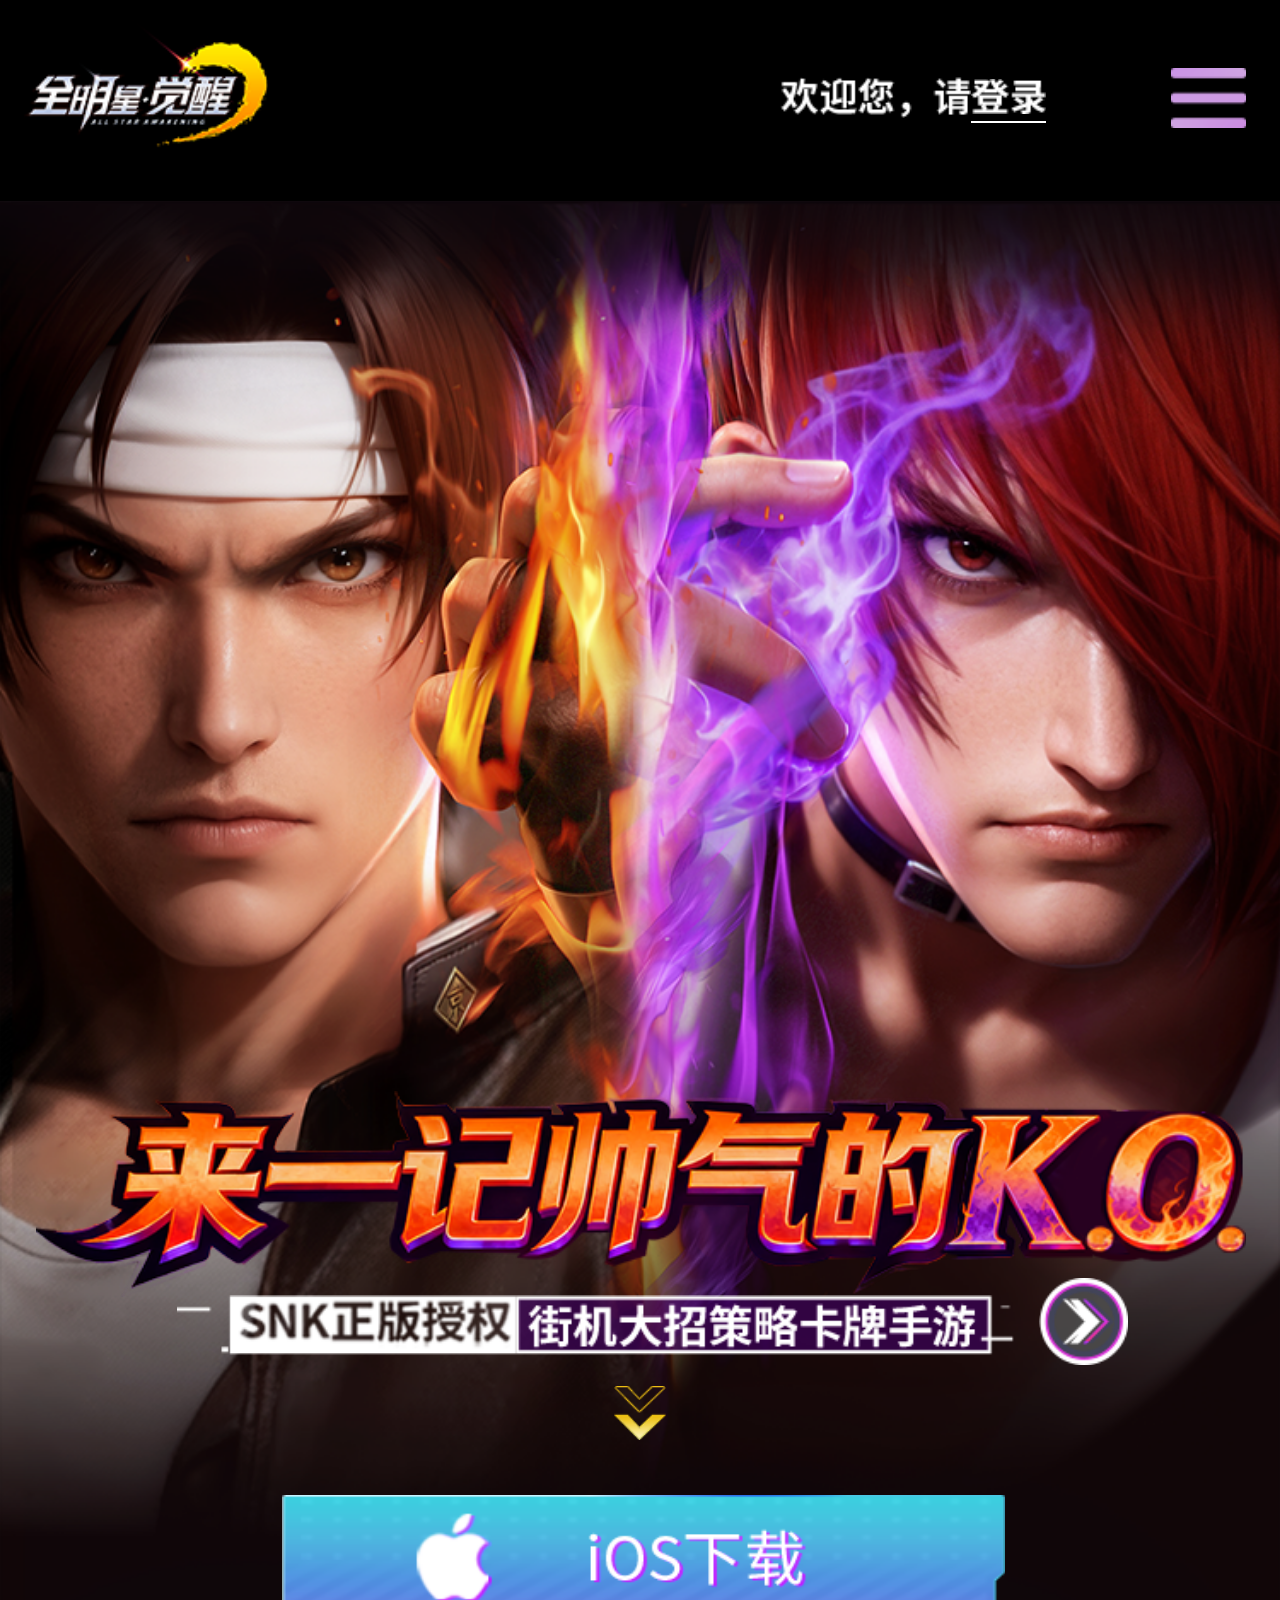
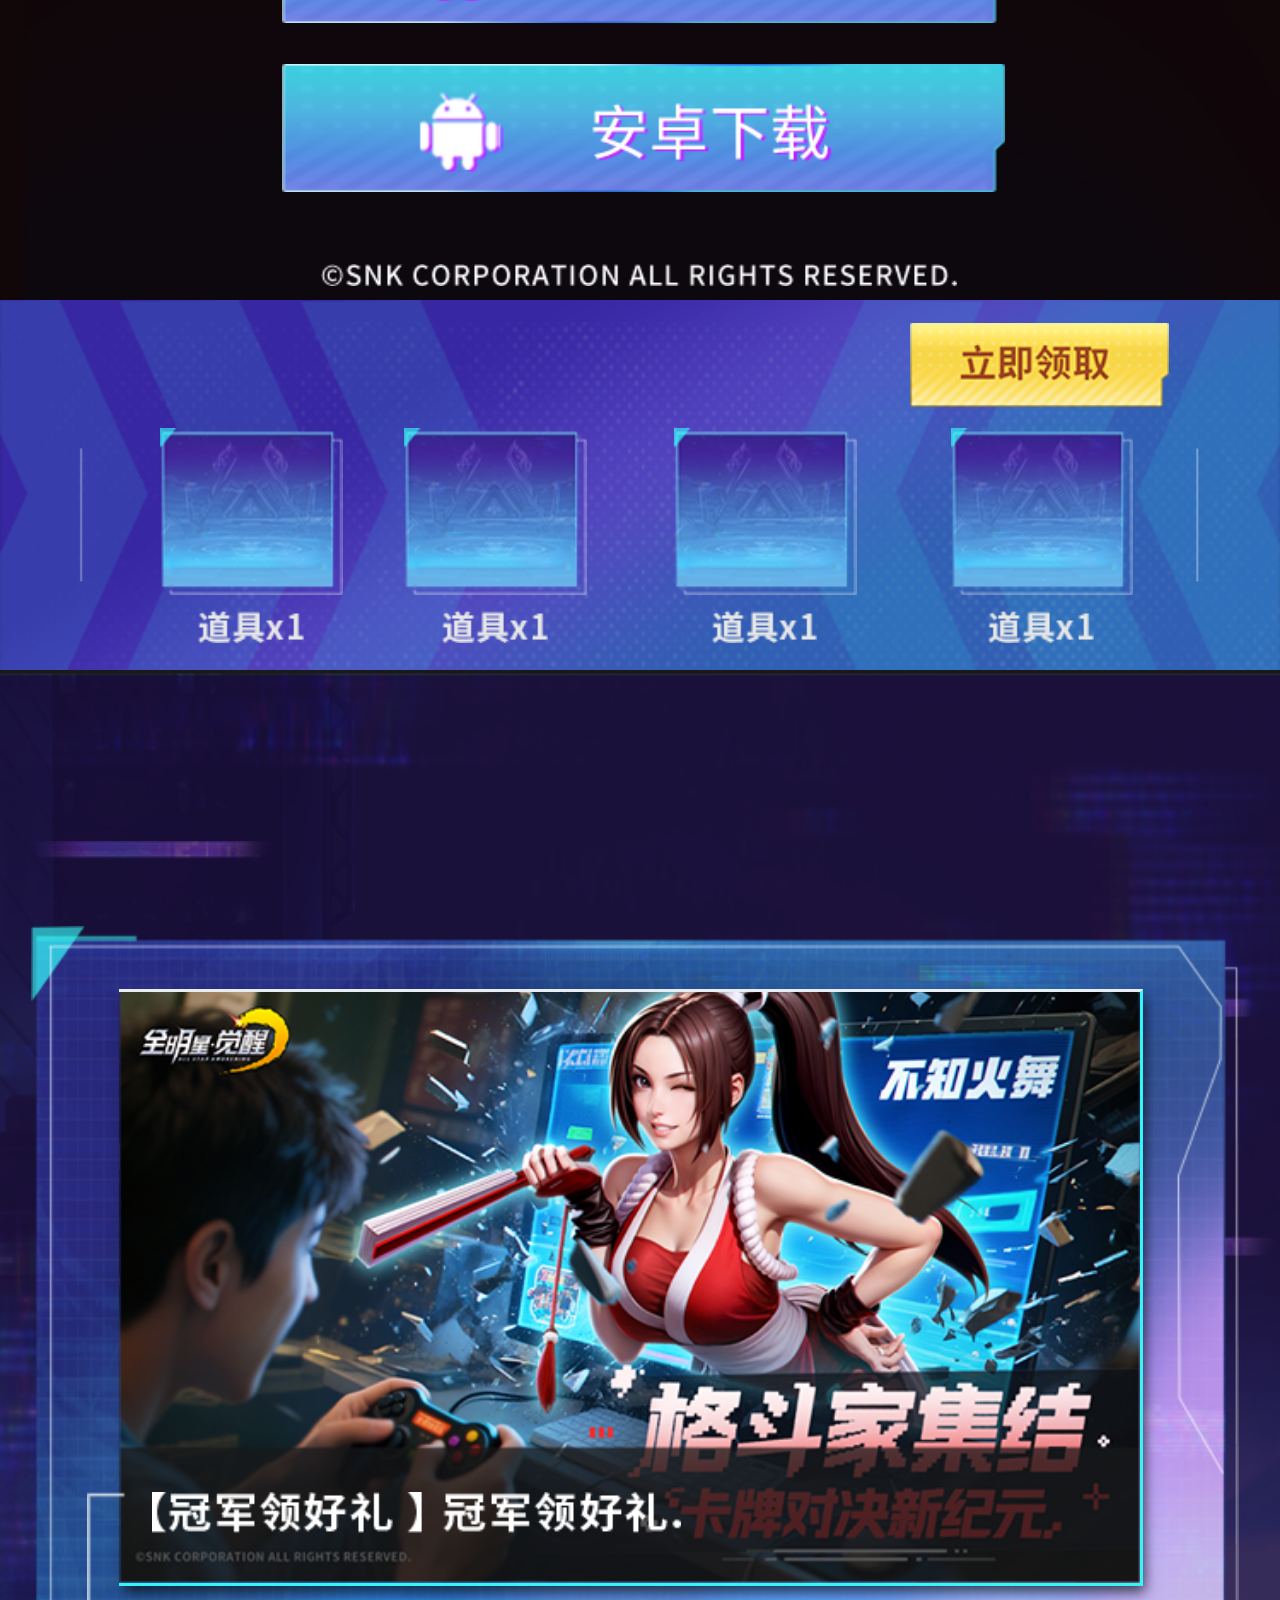
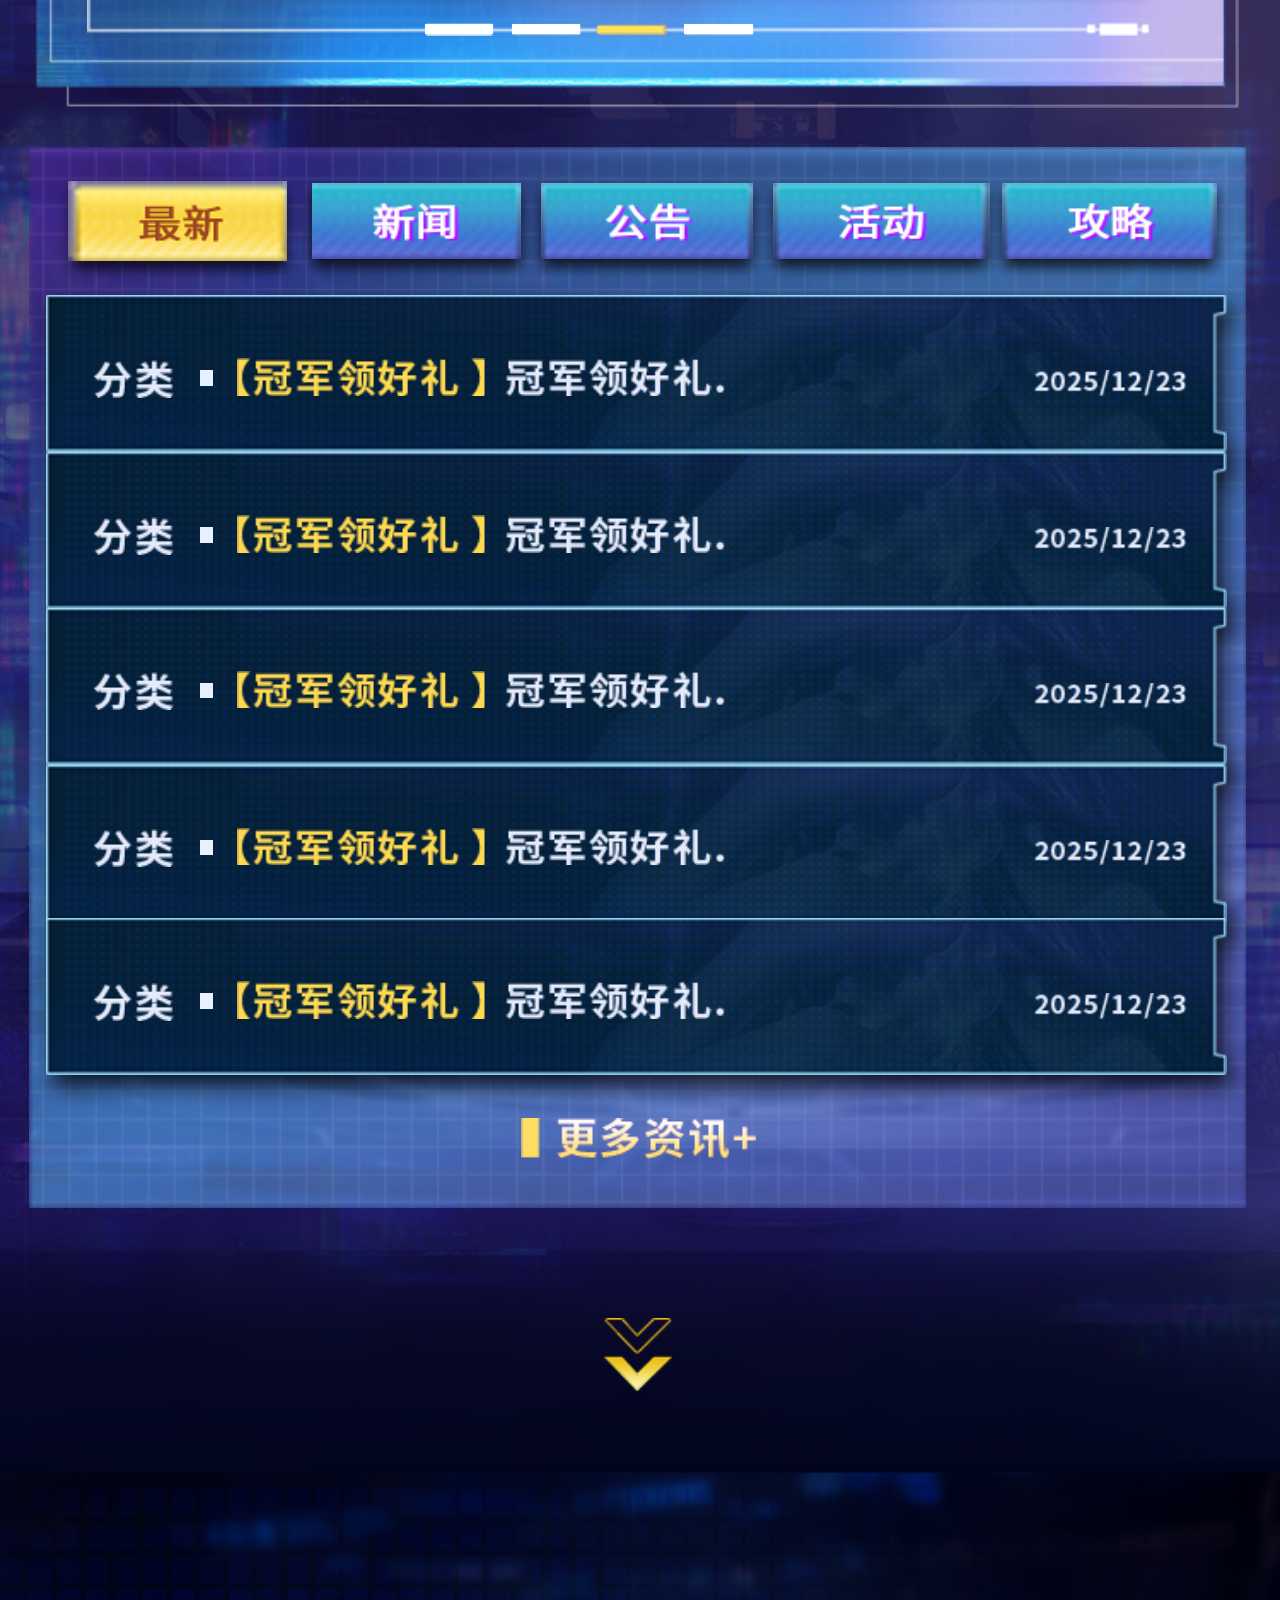
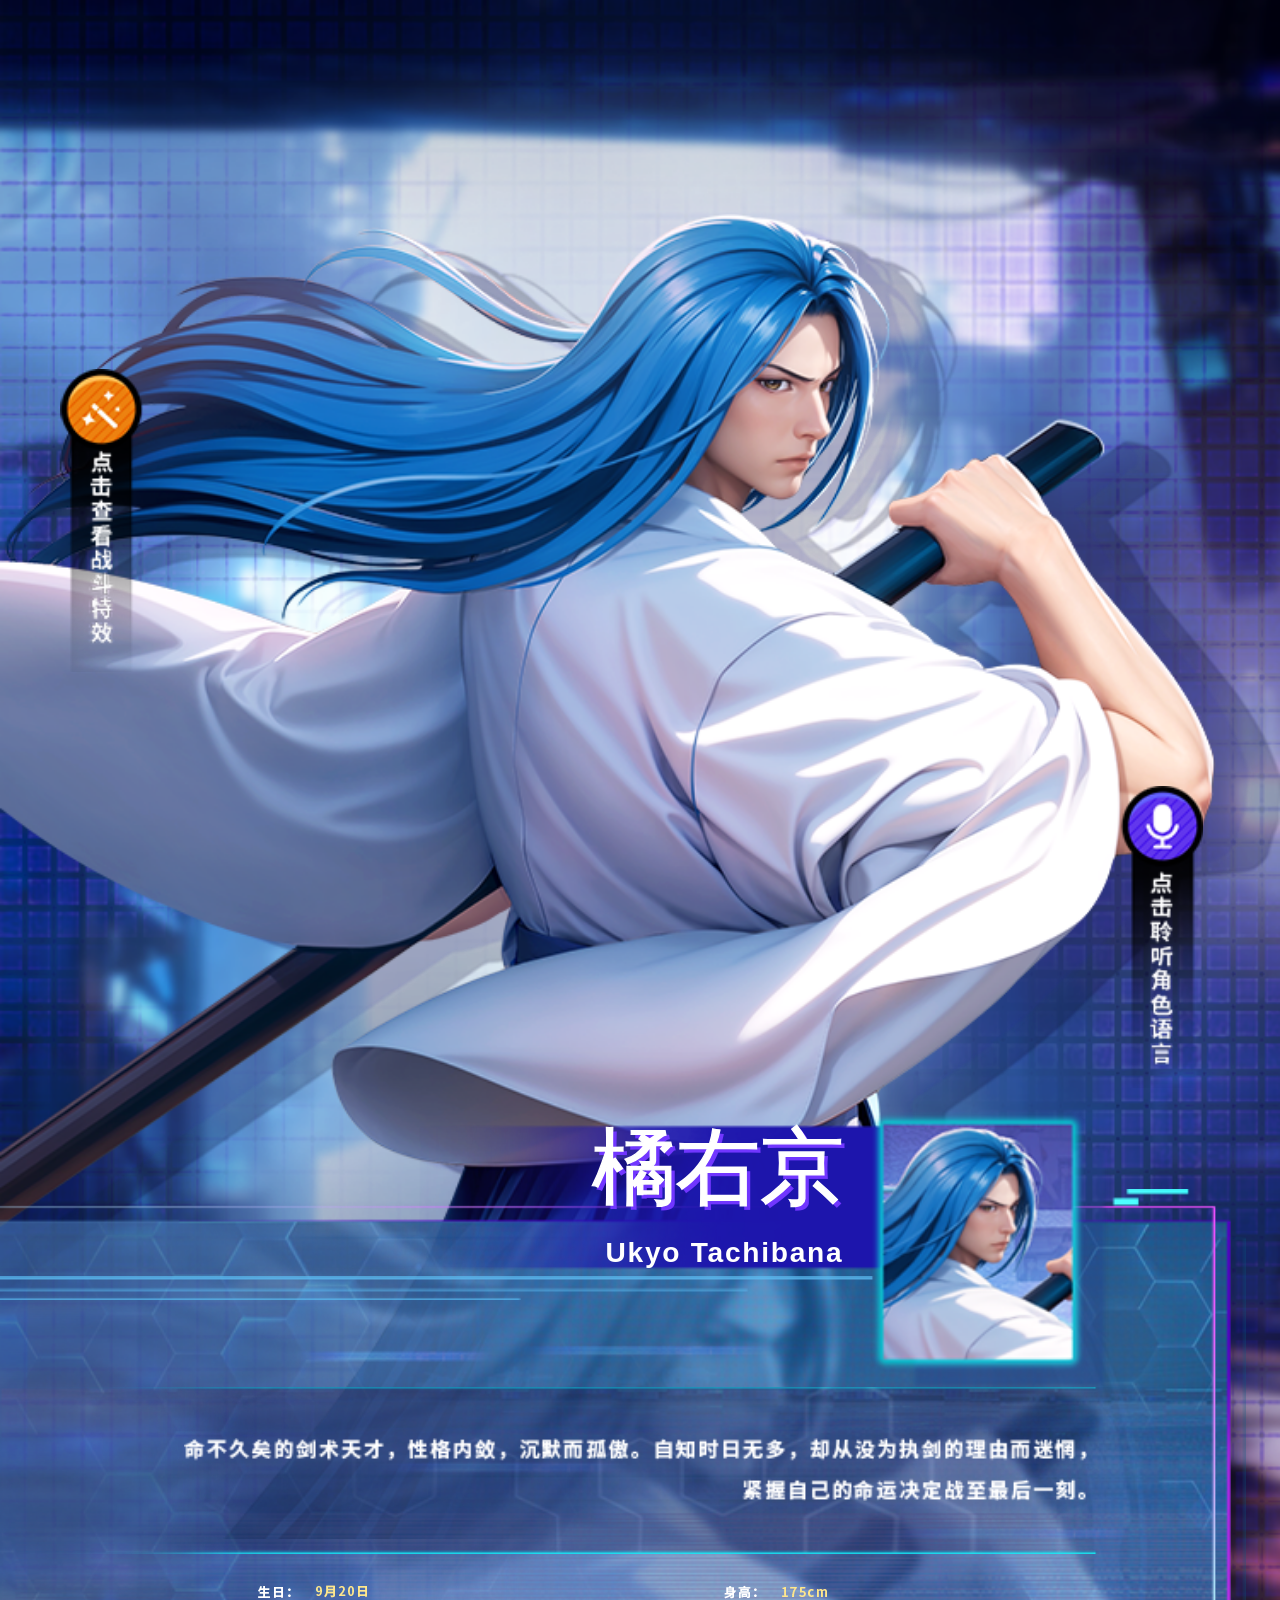
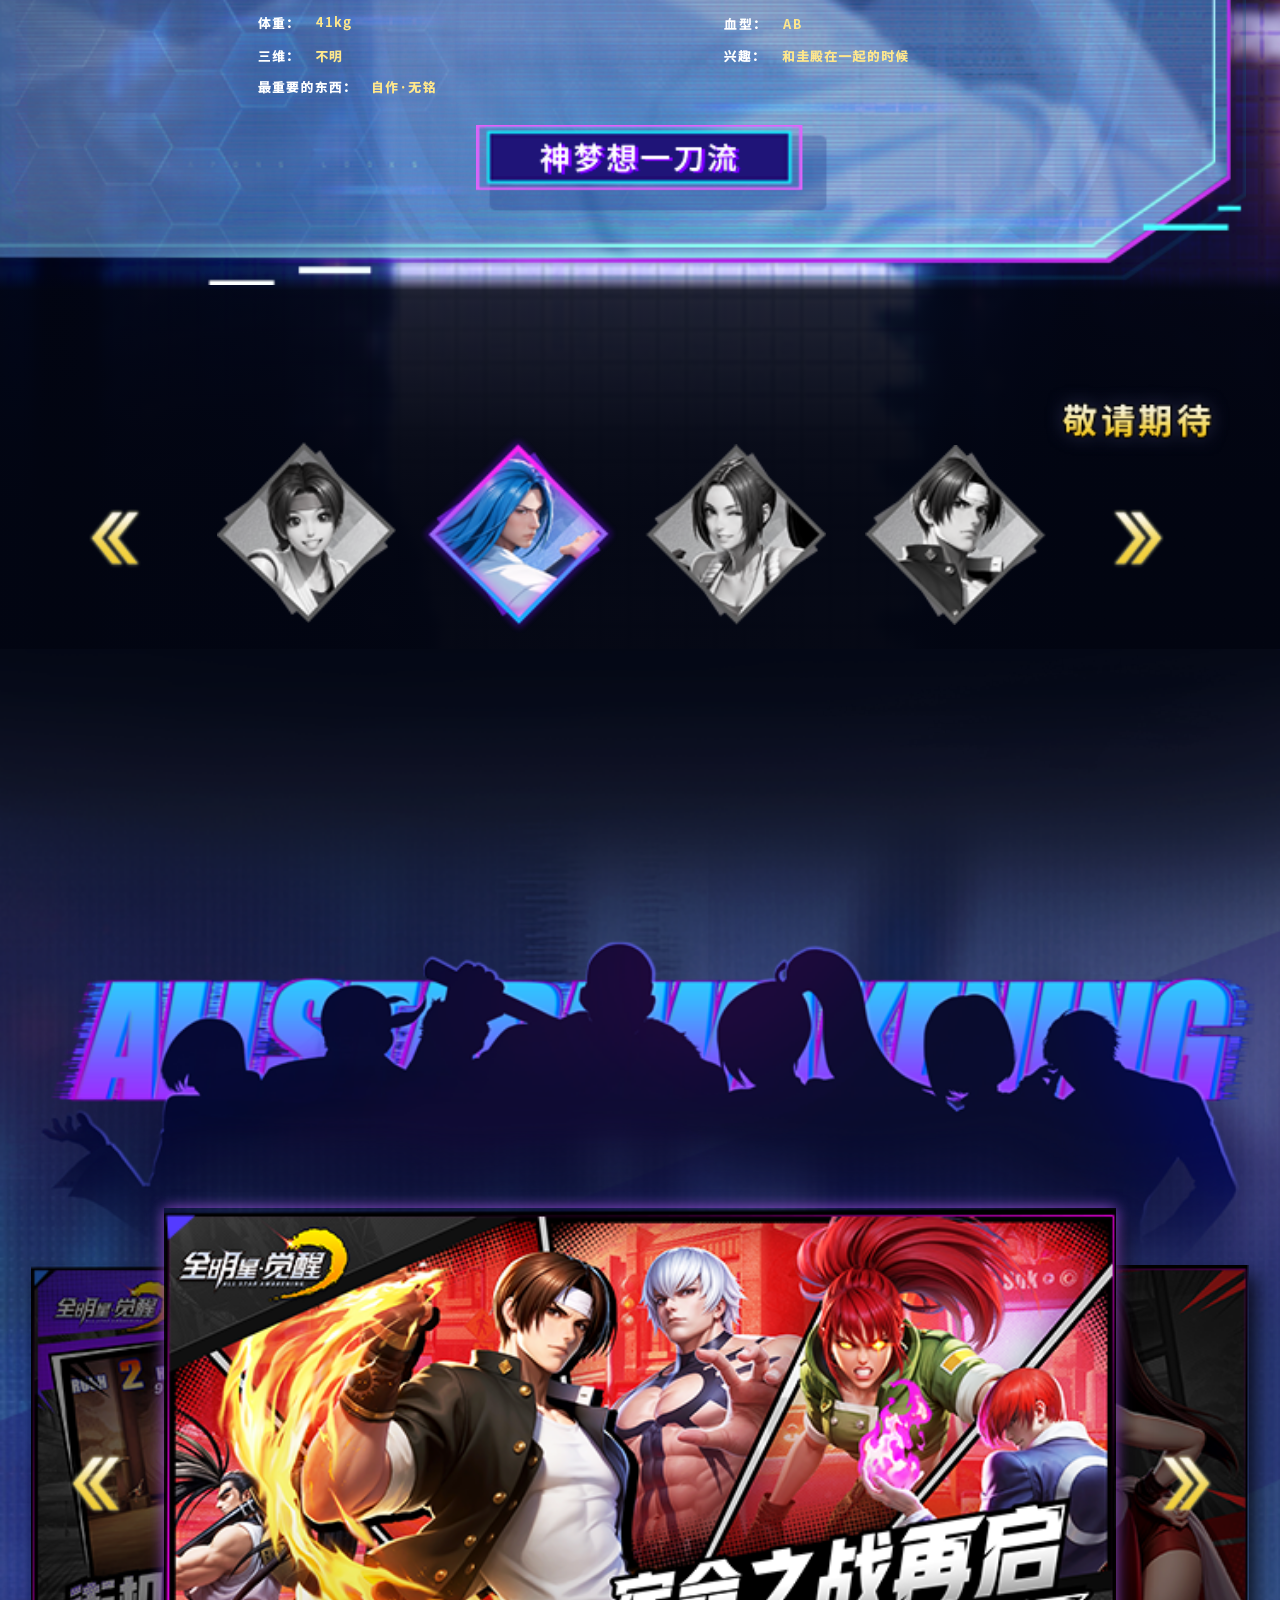
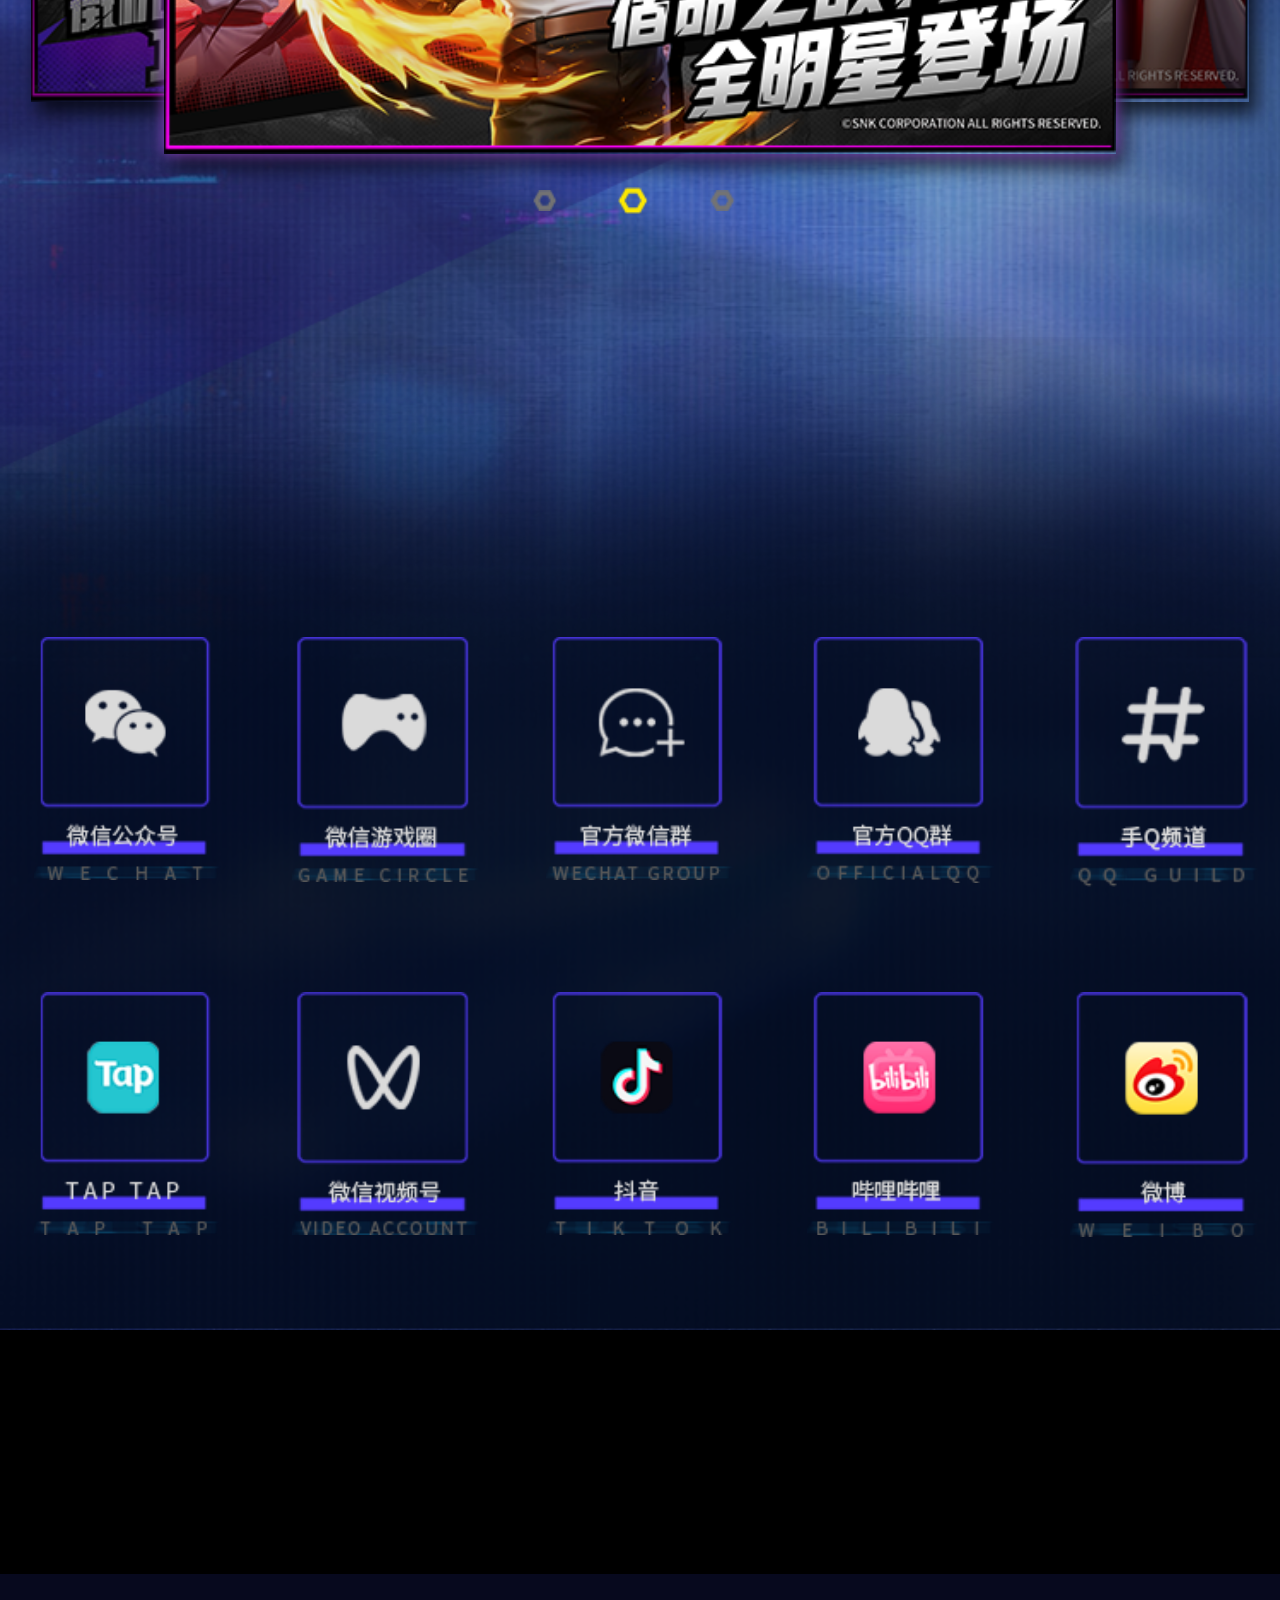
==== commit f4f0e669: "二次提交" ====
--- a/index.html
+++ b/index.html
@@ -15,24 +15,32 @@
   <main class="page">
     <img class="canvas" src="ossweb-img/canvas.png" width="750" height="5680" alt="">
 
-    <header class="site-header part">
+    <header class="site-header part" id="home">
       <img class="hero" src="ossweb-img/hero.png" width="750" height="1326" alt="全明星觉醒人物主视觉">
       <div class="topbar">
-        <img class="logo" src="ossweb-img/logo.png" width="143" height="77" alt="全明星觉醒">
+        <a class="logo-link" href="#home" aria-label="返回首页" data-track="nav_logo_home" data-track-type="btn" data-track-label="点击Logo返回首页"><img class="logo" src="ossweb-img/logo.png" width="143" height="77" alt="全明星觉醒"></a>
         <img class="welcome" src="ossweb-img/welcome.png" width="112" height="24" alt="欢迎您，请">
         <a class="login-trigger" href="#login" aria-label="登录" aria-haspopup="dialog" data-track="login_open" data-track-type="btn" data-track-label="打开登录弹窗"><img class="login" src="ossweb-img/login.png" width="44" height="21" alt=""><img class="login-underline" src="ossweb-img/login-underline.png" width="44" height="1" alt=""></a>
-        <img class="menu" src="ossweb-img/menu.png" width="44" height="35" alt="菜单">
+        <a class="menu-trigger" href="#site-nav" aria-label="打开导航菜单" aria-controls="site-nav" aria-expanded="false" data-track="nav_menu_toggle" data-track-type="btn" data-track-label="切换导航菜单"><img class="menu" src="ossweb-img/menu.png" width="44" height="35" alt=""></a>
+        <nav class="site-nav" id="site-nav" aria-label="页面导航" hidden>
+          <a href="#home" data-track="nav_home" data-track-type="btn" data-track-label="导航首页">首页</a>
+          <a href="#gift" data-track="nav_gift" data-track-type="btn" data-track-label="导航福利">下载福利</a>
+          <a href="#news" data-track="nav_news" data-track-type="btn" data-track-label="导航游戏资讯">游戏资讯</a>
+          <a href="#character" data-track="nav_character" data-track-type="btn" data-track-label="导航角色展示">角色展示</a>
+          <a href="#features" data-track="nav_features" data-track-type="btn" data-track-label="导航游戏特色">游戏特色</a>
+          <a href="#community" data-track="nav_community" data-track-type="btn" data-track-label="导航社区">社区</a>
+        </nav>
       </div>
-      <h1 class="toTopSmall"><img class="main-title" src="ossweb-img/main-title.png" width="709" height="121" alt="来一记帅气的 K.O."></h1>
+      <h1><img class="main-title" src="ossweb-img/main-title.png" width="709" height="121" alt="来一记帅气的 K.O."></h1>
       <img class="subtitle" src="ossweb-img/subtitle.png" width="490" height="35" alt="SNK正版授权，街机大招策略卡牌手游">
-      <a class="play-trigger" href="https://v.qq.com/txp/iframe/player.html?vid=m3093w4tk4a" aria-label="播放宣传片" aria-haspopup="dialog" data-track="video_open" data-track-type="btn" data-track-label="播放宣传片"><img class="play" src="ossweb-img/play.png" width="52" height="51" alt=""></a>
-      <img class="hero-down" src="ossweb-img/down-arrow.png" width="40" height="43" alt="">
-      <img class="ios" src="ossweb-img/ios.png" width="424" height="75" alt="iOS 下载">
-      <img class="android" src="ossweb-img/android.png" width="424" height="75" alt="安卓下载">
+      <a class="play-trigger message-link" href="#site-message" aria-label="宣传视频暂未开放" data-video-id="m3093w4tk4a" data-message="视频暂未开放" data-track="video_pending" data-track-type="btn" data-track-label="宣传视频暂未开放提示"><img class="play" src="ossweb-img/play.png" width="52" height="51" alt=""></a>
+      <a class="hero-down" href="#gift" aria-label="查看下载福利" data-track="nav_scroll_gift" data-track-type="btn" data-track-label="向下查看下载福利"><img src="ossweb-img/down-arrow.png" width="40" height="43" alt=""></a>
+      <a class="ios download-link message-link" href="#site-message" aria-label="iOS 下载" data-message="iOS 下载地址待提供" data-track="download_ios" data-track-type="download" data-track-label="iOS下载"><img src="ossweb-img/ios.png" width="424" height="75" alt="iOS 下载"></a>
+      <a class="android download-link message-link" href="#site-message" aria-label="安卓下载" data-message="安卓下载地址待提供" data-track="download_android" data-track-type="download" data-track-label="安卓下载"><img src="ossweb-img/android.png" width="424" height="75" alt="安卓下载"></a>
       <img class="hero-copyright" src="ossweb-img/copyright.png" width="373" height="13" alt="©SNK CORPORATION ALL RIGHTS RESERVED.">
     </header>
 
-    <section class="gift part" aria-label="官网下载领福利">
+    <section class="gift part" id="gift" aria-label="官网下载领福利">
       <img class="gift-bg" src="ossweb-img/gift-bg.png" width="750" height="217" alt="">
       <img class="gift-title toTopSmall" src="ossweb-img/gift-title.png" width="414" height="60" alt="官网下载领福利">
       <a class="claim-trigger" href="#login" aria-label="立即领取" aria-haspopup="dialog" data-track="gift_claim_open" data-track-type="btn" data-track-label="领取礼包前登录"><img class="claim" src="ossweb-img/claim.png" width="152" height="49" alt=""></a>
@@ -44,43 +52,58 @@
       </ul>
     </section>
 
-    <section class="news part" aria-label="游戏资讯">
+    <section class="news part" id="news" aria-label="游戏资讯">
       <img class="news-decor" src="ossweb-img/news-decor.png" width="750" height="1220" alt="">
       <h2 class="news-heading toTopSmall"><img src="ossweb-img/news-title.png" width="277" height="69" alt="游戏资讯"></h2>
       <div class="news-feature">
         <img class="news-frame" src="ossweb-img/news-frame.png" width="708" height="458" alt="">
-        <img class="news-poster" src="ossweb-img/news-poster.png" width="598" height="348" alt="不知火舞卡牌对决新纪元">
+        <div class="news-carousel" role="group" aria-label="游戏资讯海报轮播，第 3 张，共 4 张">
+          <div class="news-carousel-track">
+            <img src="ossweb-img/news-poster.png" width="598" height="348" alt="" aria-hidden="true">
+            <img src="ossweb-img/news-poster.png" width="598" height="348" alt="" aria-hidden="true">
+            <img src="ossweb-img/news-poster.png" width="598" height="348" alt="" aria-hidden="true">
+            <img src="ossweb-img/news-poster.png" width="598" height="348" alt="不知火舞卡牌对决新纪元">
+            <img src="ossweb-img/news-poster.png" width="598" height="348" alt="" aria-hidden="true">
+            <img src="ossweb-img/news-poster.png" width="598" height="348" alt="" aria-hidden="true">
+          </div>
+        </div>
         <img class="news-caption" src="ossweb-img/news-caption.png" width="310" height="24" alt="冠军领好礼，冠军领好礼">
-        <img class="news-pagination" src="ossweb-img/news-pagination.png" width="622" height="84" alt="">
+        <div class="news-pagination" aria-label="选择资讯海报">
+          <img src="ossweb-img/news-pagination.png" width="622" height="84" alt="">
+          <a class="news-page" href="#news-slide-1" aria-label="第 1 张资讯海报" data-slide="0" data-track="news_slide_1" data-track-type="btn" data-track-label="资讯海报第1张"></a>
+          <a class="news-page" href="#news-slide-2" aria-label="第 2 张资讯海报" data-slide="1" data-track="news_slide_2" data-track-type="btn" data-track-label="资讯海报第2张"></a>
+          <a class="news-page is-active" href="#news-slide-3" aria-label="第 3 张资讯海报" aria-current="true" data-slide="2" data-track="news_slide_3" data-track-type="btn" data-track-label="资讯海报第3张"></a>
+          <a class="news-page" href="#news-slide-4" aria-label="第 4 张资讯海报" data-slide="3" data-track="news_slide_4" data-track-type="btn" data-track-label="资讯海报第4张"></a>
+        </div>
       </div>
       <div class="news-panel">
         <img class="news-panel-bg" src="ossweb-img/news-panel.png" width="713" height="622" alt="">
         <div class="news-tabs" aria-label="资讯分类">
-          <img src="ossweb-img/tab-latest.png" width="128" height="47" alt="最新，当前分类">
-          <img src="ossweb-img/tab-news.png" width="122" height="45" alt="新闻">
-          <img src="ossweb-img/tab-notice.png" width="124" height="45" alt="公告">
-          <img src="ossweb-img/tab-event.png" width="127" height="45" alt="活动">
-          <img src="ossweb-img/tab-guide.png" width="126" height="45" alt="攻略">
+          <a class="news-tab is-active" href="#news-list" aria-label="最新" aria-current="true" data-category="latest" data-track="news_tab_latest" data-track-type="btn" data-track-label="最新资讯"><img class="tab-unselected" src="ossweb-img/tab-latest-unselected.png" width="123" height="45" alt=""><img class="tab-selected" src="ossweb-img/tab-latest.png" width="128" height="47" alt=""></a>
+          <a class="news-tab" href="#news-list" aria-label="新闻" data-category="news" data-track="news_tab_news" data-track-type="btn" data-track-label="新闻资讯"><img class="tab-unselected" src="ossweb-img/tab-news.png" width="122" height="45" alt=""><img class="tab-selected" src="ossweb-img/tab-news-selected.png" width="129" height="47" alt=""></a>
+          <a class="news-tab" href="#news-list" aria-label="公告" data-category="notice" data-track="news_tab_notice" data-track-type="btn" data-track-label="公告资讯"><img class="tab-unselected" src="ossweb-img/tab-notice.png" width="124" height="45" alt=""><img class="tab-selected" src="ossweb-img/tab-notice-selected.png" width="126" height="47" alt=""></a>
+          <a class="news-tab" href="#news-list" aria-label="活动" data-category="event" data-track="news_tab_event" data-track-type="btn" data-track-label="活动资讯"><img class="tab-unselected" src="ossweb-img/tab-event.png" width="127" height="45" alt=""><img class="tab-selected" src="ossweb-img/tab-event-selected.png" width="129" height="47" alt=""></a>
+          <a class="news-tab" href="#news-list" aria-label="攻略" data-category="guide" data-track="news_tab_guide" data-track-type="btn" data-track-label="攻略资讯"><img class="tab-unselected" src="ossweb-img/tab-guide.png" width="126" height="45" alt=""><img class="tab-selected" src="ossweb-img/tab-guide-selected.png" width="126" height="47" alt=""></a>
         </div>
-        <ul class="news-list">
+        <ul class="news-list" id="news-list">
           <li><img class="row-bg" src="ossweb-img/news-row.png" width="692" height="92" alt=""><img class="category" src="ossweb-img/category.png" width="47" height="22" alt="分类"><img class="news-text" src="ossweb-img/news-text.png" width="286" height="22" alt="冠军领好礼"><img class="date" src="ossweb-img/news-date.png" width="89" height="15" alt="2025/12/23"></li>
           <li><img class="row-bg" src="ossweb-img/news-row.png" width="692" height="92" alt=""><img class="category" src="ossweb-img/category.png" width="47" height="22" alt="分类"><img class="news-text" src="ossweb-img/news-text.png" width="286" height="22" alt="冠军领好礼"><img class="date" src="ossweb-img/news-date.png" width="89" height="15" alt="2025/12/23"></li>
           <li><img class="row-bg" src="ossweb-img/news-row.png" width="692" height="92" alt=""><img class="category" src="ossweb-img/category.png" width="47" height="22" alt="分类"><img class="news-text" src="ossweb-img/news-text.png" width="286" height="22" alt="冠军领好礼"><img class="date" src="ossweb-img/news-date.png" width="89" height="15" alt="2025/12/23"></li>
           <li><img class="row-bg" src="ossweb-img/news-row.png" width="692" height="92" alt=""><img class="category" src="ossweb-img/category.png" width="47" height="22" alt="分类"><img class="news-text" src="ossweb-img/news-text.png" width="286" height="22" alt="冠军领好礼"><img class="date" src="ossweb-img/news-date.png" width="89" height="15" alt="2025/12/23"></li>
           <li><img class="row-bg" src="ossweb-img/news-row.png" width="692" height="92" alt=""><img class="category" src="ossweb-img/category.png" width="47" height="22" alt="分类"><img class="news-text" src="ossweb-img/news-text.png" width="286" height="22" alt="冠军领好礼"><img class="date" src="ossweb-img/news-date.png" width="89" height="15" alt="2025/12/23"></li>
         </ul>
-        <img class="news-more" src="ossweb-img/news-more.png" width="138" height="24" alt="更多资讯">
+        <a class="news-more message-link" href="#site-message" aria-label="更多资讯" data-message="更多资讯页面待接入" data-track="news_more" data-track-type="btn" data-track-label="更多资讯"><img src="ossweb-img/news-more.png" width="138" height="24" alt=""></a>
       </div>
       <img class="news-down" src="ossweb-img/down-arrow.png" width="40" height="43" alt="">
     </section>
 
-    <section class="character part" aria-label="角色展示">
+    <section class="character part" id="character" aria-label="角色展示">
       <img class="character-bg" src="ossweb-img/character-bg.png" width="750" height="1687" alt="">
       <div class="character-backdrop" aria-hidden="true"></div>
       <h2><img class="character-title toTopSmall" src="ossweb-img/character-title.png" width="283" height="71" alt="角色展示"></h2>
       <img class="character-art" src="ossweb-img/character-art.png" width="750" height="776" alt="橘右京角色立绘">
-      <img class="effect" src="ossweb-img/effect.png" width="49" height="177" alt="查看战斗特效">
-      <img class="voice" src="ossweb-img/voice.png" width="48" height="177" alt="聆听角色语言">
+      <a class="character-action effect message-link" href="#site-message" aria-label="查看战斗特效" data-message="战斗特效播放链接待提供" data-track="character_effect" data-track-type="btn" data-track-label="查看战斗特效"><img src="ossweb-img/effect.png" width="49" height="177" alt=""></a>
+      <a class="character-action voice message-link" href="#site-message" aria-label="聆听角色语音" data-message="角色语音资源待提供" data-track="character_voice" data-track-type="btn" data-track-label="聆听角色语音"><img src="ossweb-img/voice.png" width="48" height="177" alt=""></a>
       <div class="character-info">
         <img class="character-panel" src="ossweb-img/character-panel.png" width="730" height="408" alt="">
         <img class="character-decor" src="ossweb-img/character-decor.png" width="512" height="14" alt="">
@@ -100,51 +123,53 @@
         <img class="school" src="ossweb-img/school.png" width="206" height="51" alt="神梦想一刀流">
       </div>
       <div class="character-picker">
-        <img class="picker-left" src="ossweb-img/arrow-left.png" width="31" height="35" alt="上一位角色">
-        <img class="portrait portrait-one" src="ossweb-img/portrait-1.png" width="105" height="106" alt="角色头像">
-        <img class="portrait portrait-two" src="ossweb-img/portrait-2.png" width="116" height="116" alt="橘右京，当前角色">
-        <img class="portrait portrait-three" src="ossweb-img/portrait-3.png" width="106" height="106" alt="角色头像">
-        <img class="portrait portrait-four" src="ossweb-img/portrait-4.png" width="106" height="105" alt="角色头像">
-        <img class="picker-right" src="ossweb-img/arrow-right.png" width="31" height="35" alt="下一位角色">
+        <a class="character-picker-action picker-left message-link" href="#site-message" aria-label="上一位角色" data-message="更多角色资料待开放" data-track="character_prev" data-track-type="btn" data-track-label="上一位角色"><img src="ossweb-img/arrow-left.png" width="31" height="35" alt=""></a>
+        <a class="character-picker-action portrait portrait-one message-link" href="#site-message" aria-label="查看角色一" data-message="该角色资料待开放" data-track="character_portrait_1" data-track-type="btn" data-track-label="查看角色一"><img src="ossweb-img/portrait-1.png" width="105" height="106" alt=""></a>
+        <a class="character-picker-action portrait portrait-two message-link" href="#site-message" aria-label="橘右京，当前角色" aria-current="true" data-message="当前展示角色：橘右京" data-track="character_portrait_2" data-track-type="btn" data-track-label="查看当前角色"><img src="ossweb-img/portrait-2.png" width="116" height="116" alt=""></a>
+        <a class="character-picker-action portrait portrait-three message-link" href="#site-message" aria-label="查看角色三" data-message="该角色资料待开放" data-track="character_portrait_3" data-track-type="btn" data-track-label="查看角色三"><img src="ossweb-img/portrait-3.png" width="106" height="106" alt=""></a>
+        <a class="character-picker-action portrait portrait-four message-link" href="#site-message" aria-label="查看角色四" data-message="该角色资料待开放" data-track="character_portrait_4" data-track-type="btn" data-track-label="查看角色四"><img src="ossweb-img/portrait-4.png" width="106" height="105" alt=""></a>
+        <a class="character-picker-action picker-right message-link" href="#site-message" aria-label="下一位角色" data-message="更多角色资料待开放" data-track="character_next" data-track-type="btn" data-track-label="下一位角色"><img src="ossweb-img/arrow-right.png" width="31" height="35" alt=""></a>
         <img class="coming" src="ossweb-img/coming.png" width="109" height="42" alt="敬请期待">
       </div>
     </section>
 
-    <section class="features part" aria-label="游戏特色">
+    <section class="features part" id="features" aria-label="游戏特色">
       <h2><img class="features-title toTopSmall" src="ossweb-img/feature-title.png" width="283" height="71" alt="游戏特色"></h2>
       <img class="feature-decor" src="ossweb-img/feature-decor.png" width="750" height="568" alt="">
-      <img class="feature-left" src="ossweb-img/feature-left.png" width="447" height="256" alt="街机手感，重燃记忆">
-      <img class="feature-right" src="ossweb-img/feature-right.png" width="447" height="256" alt="格斗家集结">
-      <img class="feature-main" src="ossweb-img/feature-main.png" width="558" height="320" alt="宿命之战再启，全明星登场">
-      <img class="feature-arrow-left" src="ossweb-img/arrow-left.png" width="31" height="35" alt="上一张">
-      <img class="feature-arrow-right" src="ossweb-img/arrow-right.png" width="31" height="35" alt="下一张">
-      <div class="feature-dots" aria-hidden="true"><img src="ossweb-img/feature-dot.png" width="15" height="12" alt=""><img src="ossweb-img/feature-dot-active.png" width="18" height="16" alt=""><img src="ossweb-img/feature-dot.png" width="15" height="12" alt=""><img src="ossweb-img/feature-dot.png" width="15" height="12" alt=""><img src="ossweb-img/feature-dot.png" width="15" height="12" alt=""></div>
+      <div class="feature-gallery" aria-label="游戏特色图片轮播">
+        <div class="feature-slide is-prev" data-slide="0"><img src="ossweb-img/feature-left.png" width="447" height="256" alt="街机手感，重燃记忆"></div>
+        <div class="feature-slide is-active" data-slide="1"><img src="ossweb-img/feature-main.png" width="558" height="320" alt="宿命之战再启，全明星登场"></div>
+        <div class="feature-slide is-next" data-slide="2"><img src="ossweb-img/feature-right.png" width="447" height="256" alt="格斗家集结"></div>
+      </div>
+      <a class="feature-arrow feature-arrow-left" href="#feature-prev" aria-label="上一张游戏特色" data-track="feature_prev" data-track-type="btn" data-track-label="游戏特色上一张"><img src="ossweb-img/arrow-left.png" width="31" height="35" alt=""></a>
+      <a class="feature-arrow feature-arrow-right" href="#feature-next" aria-label="下一张游戏特色" data-track="feature_next" data-track-type="btn" data-track-label="游戏特色下一张"><img src="ossweb-img/arrow-right.png" width="31" height="35" alt=""></a>
+      <div class="feature-dots" aria-label="选择游戏特色图片">
+        <a class="feature-dot" href="#feature-1" aria-label="第 1 张游戏特色" data-slide="0" data-track="feature_dot_1" data-track-type="btn" data-track-label="游戏特色第1张"><img class="dot-idle" src="ossweb-img/feature-dot.png" width="15" height="12" alt=""><img class="dot-active" src="ossweb-img/feature-dot-active.png" width="18" height="16" alt=""></a>
+        <a class="feature-dot is-active" href="#feature-2" aria-label="第 2 张游戏特色" aria-current="true" data-slide="1" data-track="feature_dot_2" data-track-type="btn" data-track-label="游戏特色第2张"><img class="dot-idle" src="ossweb-img/feature-dot.png" width="15" height="12" alt=""><img class="dot-active" src="ossweb-img/feature-dot-active.png" width="18" height="16" alt=""></a>
+        <a class="feature-dot" href="#feature-3" aria-label="第 3 张游戏特色" data-slide="2" data-track="feature_dot_3" data-track-type="btn" data-track-label="游戏特色第3张"><img class="dot-idle" src="ossweb-img/feature-dot.png" width="15" height="12" alt=""><img class="dot-active" src="ossweb-img/feature-dot-active.png" width="18" height="16" alt=""></a>
+      </div>
     </section>
 
-    <section class="community part" aria-label="社区">
+    <section class="community part" id="community" aria-label="社区">
       <img class="community-bg" src="ossweb-img/community-bg.png" width="750" height="582" alt="">
       <h2><img class="community-title toTopSmall" src="ossweb-img/community-title.png" width="233" height="75" alt="社区"></h2>
       <ul class="social-list">
-        <li><img src="ossweb-img/social-wechat.png" width="110" height="142" alt="微信公众号"></li>
-        <li><img src="ossweb-img/social-game.png" width="109" height="142" alt="微信游戏圈"></li>
-        <li><img src="ossweb-img/social-group.png" width="110" height="142" alt="官方微信群"></li>
-        <li><img src="ossweb-img/social-qq.png" width="110" height="144" alt="官方QQ群"></li>
-        <li><img src="ossweb-img/social-channel.png" width="109" height="145" alt="手Q频道"></li>
-        <li><img src="ossweb-img/social-taptap.png" width="110" height="142" alt="TapTap"></li>
-        <li><img src="ossweb-img/social-video.png" width="109" height="141" alt="微信视频号"></li>
-        <li><img src="ossweb-img/social-douyin.png" width="110" height="142" alt="抖音"></li>
-        <li><img src="ossweb-img/social-bilibili.png" width="110" height="142" alt="哔哩哔哩"></li>
-        <li><img src="ossweb-img/social-weibo.png" width="109" height="142" alt="微博"></li>
+        <li><a class="social-link message-link" href="#site-message" aria-label="微信公众号" data-message="微信公众号入口待提供" data-track="community_wechat" data-track-type="link" data-track-label="微信公众号"><img src="ossweb-img/social-wechat.png" width="110" height="142" alt="微信公众号"></a></li>
+        <li><a class="social-link message-link" href="#site-message" aria-label="微信游戏圈" data-message="微信游戏圈入口待提供" data-track="community_game" data-track-type="link" data-track-label="微信游戏圈"><img src="ossweb-img/social-game.png" width="109" height="142" alt="微信游戏圈"></a></li>
+        <li><a class="social-link message-link" href="#site-message" aria-label="官方微信群" data-message="官方微信群入口待提供" data-track="community_group" data-track-type="link" data-track-label="官方微信群"><img src="ossweb-img/social-group.png" width="110" height="142" alt="官方微信群"></a></li>
+        <li><a class="social-link message-link" href="#site-message" aria-label="官方QQ群" data-message="官方QQ群入口待提供" data-track="community_qq" data-track-type="link" data-track-label="官方QQ群"><img src="ossweb-img/social-qq.png" width="110" height="144" alt="官方QQ群"></a></li>
+        <li><a class="social-link message-link" href="#site-message" aria-label="手Q频道" data-message="手Q频道入口待提供" data-track="community_channel" data-track-type="link" data-track-label="手Q频道"><img src="ossweb-img/social-channel.png" width="109" height="145" alt="手Q频道"></a></li>
+        <li><a class="social-link message-link" href="#site-message" aria-label="TapTap" data-message="TapTap 页面地址待提供" data-track="community_taptap" data-track-type="link" data-track-label="TapTap"><img src="ossweb-img/social-taptap.png" width="110" height="142" alt="TapTap"></a></li>
+        <li><a class="social-link message-link" href="#site-message" aria-label="微信视频号" data-message="微信视频号入口待提供" data-track="community_video" data-track-type="link" data-track-label="微信视频号"><img src="ossweb-img/social-video.png" width="109" height="141" alt="微信视频号"></a></li>
+        <li><a class="social-link message-link" href="#site-message" aria-label="抖音" data-message="抖音主页地址待提供" data-track="community_douyin" data-track-type="link" data-track-label="抖音"><img src="ossweb-img/social-douyin.png" width="110" height="142" alt="抖音"></a></li>
+        <li><a class="social-link message-link" href="#site-message" aria-label="哔哩哔哩" data-message="哔哩哔哩主页地址待提供" data-track="community_bilibili" data-track-type="link" data-track-label="哔哩哔哩"><img src="ossweb-img/social-bilibili.png" width="110" height="142" alt="哔哩哔哩"></a></li>
+        <li><a class="social-link message-link" href="#site-message" aria-label="微博" data-message="微博主页地址待提供" data-track="community_weibo" data-track-type="link" data-track-label="微博"><img src="ossweb-img/social-weibo.png" width="109" height="142" alt="微博"></a></li>
       </ul>
     </section>
 
-    <footer class="site-footer">
-      <p>腾讯互动娱乐 | 服务条款 | 隐私保护指引 | 儿童隐私保护指引 | 腾讯游戏招聘</p>
-      <p>腾讯游戏客服 | 游戏列表 | 成长守护平台 | 广告服务及商务合作</p>
-      <p>COPYRIGHT © 1998 – 2021 TENCENT. ALL RIGHTS RESERVED.</p>
-      <p>SNK版权所有 ©SNK CORPORATION ALL RIGHTS RESERVED.</p>
-    </footer>
+    <div id="afooter" class="site-footer"></div>
   </main>
+  <p class="site-message" id="site-message" role="status" aria-live="polite" hidden></p>
   <div class="overlay part" id="overlay" hidden>
     <img class="overlay-mask" src="ossweb-img/login-mask.png" width="750" height="5680" alt="">
     <div class="login-dialog scaleIn" id="login-dialog" role="dialog" aria-modal="true" aria-label="请选择登录方式" hidden>
@@ -155,13 +180,11 @@
       <a class="login-choice login-qq" href="#qq-login" aria-label="QQ登录" data-provider="qq" data-track="login_qq" data-track-type="btn" data-track-label="QQ登录"><img src="ossweb-img/login-qq.png" width="151" height="193" alt="QQ登录"></a>
       <p class="login-status" id="login-status" role="status" aria-live="polite"></p>
     </div>
-    <div class="video-dialog scaleIn" id="video-dialog" role="dialog" aria-modal="true" aria-label="宣传视频" hidden>
-      <a class="video-close" href="#close" aria-label="关闭宣传视频" data-track="video_close" data-track-type="btn" data-track-label="关闭宣传视频"><img src="ossweb-img/login-close.png" width="62" height="49" alt=""></a>
-      <iframe id="video-player" title="全明星觉醒宣传视频" allow="autoplay; fullscreen; encrypted-media; picture-in-picture" allowfullscreen></iframe>
-    </div>
   </div>
   <script id="screenFix" data-size="750" src="js/remFix.js"></script>
-  <script src="https://ossweb-img.qq.com/images/js/eas/eas.js"></script>
+  <script src="//ossweb-img.qq.com/images/js/jquery/jquery-1.11.3.min.js"></script>
+  <script src="//ossweb-img.qq.com/images/js/eas/eas.js"></script>
   <script src="js/index.js"></script>
+  <script src="//game.gtimg.cn/images/js/2018foot/foot.js"></script>
 </body>
 </html>
--- a/css/index.css
+++ b/css/index.css
@@ -16,21 +16,29 @@
 .topbar .login { left: 0; top: 0; width: .44rem; height: .21rem; filter: drop-shadow(0 .01rem .01rem rgba(0, 0, 0, .7)); }
 .topbar .login-underline { left: 0; top: .25rem; width: .44rem; height: .01rem; }
 .topbar .menu { left: 6.86rem; top: .4rem; width: .44rem; height: .35rem; }
+.site-nav { position: absolute; z-index: 5; top: 1.04rem; right: .18rem; width: 2.15rem; padding: .08rem; box-sizing: border-box; border: .01rem solid #3ad9f5; background: rgba(3, 9, 37, .96); box-shadow: 0 .06rem .16rem rgba(0, 0, 0, .65); }
+.site-nav[hidden] { display: none; }
+.site-nav a { display: block; padding: .13rem .12rem; border-bottom: .01rem solid rgba(92, 188, 245, .32); color: #fff; font: .2rem/.28rem "Microsoft YaHei", sans-serif; text-decoration: none; }
+.site-nav a:last-child { border-bottom: 0; }
+.site-nav a:active { background: rgba(47, 193, 239, .28); }
+.menu-trigger:active { opacity: .75; }
 .site-header h1 { z-index: 2; left: .21rem; top: 7.09rem; width: 7.09rem; height: 1.21rem; }
 .main-title { width: 7.09rem; height: 1.21rem; }
 .subtitle { z-index: 2; left: 1.04rem; top: 8.29rem; width: 4.9rem; height: .35rem; }
 .play-trigger { position: absolute; z-index: 2; left: 6.09rem; top: 8.19rem; width: .52rem; height: .51rem; }
 .play { position: absolute; left: 0; top: 0; width: .52rem; height: .51rem; }
-.hero-down { z-index: 2; left: 3.54rem; top: 8.82rem; width: .4rem; height: .43rem; }
-.ios { z-index: 2; left: 1.65rem; top: 9.46rem; width: 4.24rem; height: .75rem; }
-.android { z-index: 2; left: 1.65rem; top: 10.45rem; width: 4.24rem; height: .75rem; }
+.hero-down { position: absolute; z-index: 2; left: 3.60rem; top: 8.82rem; width: .3rem; height: .32rem; }
+.hero-down img { width: .3rem; height: .32rem; }
+.ios { position: absolute; z-index: 2; left: 1.65rem; top: 9.46rem; width: 4.24rem; height: .75rem; }
+.android { position: absolute; z-index: 2; left: 1.65rem; top: 10.45rem; width: 4.24rem; height: .75rem; }
+.download-link img { width: 4.24rem; height: .75rem; }
 .hero-copyright { z-index: 2; left: 1.88rem; top: 11.62rem; width: 3.73rem; height: .13rem; }
 
 .gift { z-index: 2; top: 11.83rem; height: 2.17rem; }
 .gift-bg, .gift-title, .claim, .gift-list, .gift-list li, .gift-list img { position: absolute; }
 .gift-bg { left: 0; top: 0; width: 7.5rem; height: 2.17rem; }
 .gift-title { left: .14rem; top: .11rem; width: 4.14rem; height: .6rem; }
-.claim-trigger { position: absolute; left: 5.33rem; top: .14rem; width: 1.52rem; height: .49rem; }
+.claim-trigger { position: absolute; z-index: 1; left: 5.33rem; top: .14rem; width: 1.52rem; height: .49rem; }
 .claim { left: 0; top: 0; width: 1.52rem; height: .49rem; }
 .gift-list { left: 0; top: 0; width: 7.5rem; height: 2.17rem; }
 .gift-list li { top: .75rem; width: 1.07rem; height: 1.26rem; }
@@ -46,22 +54,48 @@
 .news-decor { position: absolute; left: 0; top: 1rem; width: 7.5rem; height: 12.2rem; }
 .news-heading { position: absolute; z-index: 1; left: 2.36rem; top: .33rem; width: 2.77rem; height: .69rem; }
 .news-heading img { width: 2.77rem; height: .69rem; }
-.news-feature { position: absolute; left: 0; top: 0; width: 7.5rem; height: 6.15rem; }
+.news-feature { position: absolute; z-index: 1; left: 0; top: 0; width: 7.5rem; height: 6.15rem; }
 .news-feature img { position: absolute; }
 .news-frame { left: .18rem; top: 1.5rem; width: 7.08rem; height: 4.58rem; }
-.news-poster { left: .7rem; top: 1.87rem; width: 5.98rem; height: 3.48rem; box-shadow: .03rem .05rem .07rem rgba(0, 0, 0, .65); }
+.news-carousel { position: absolute; left: .7rem; top: 1.87rem; width: 5.98rem; height: 3.48rem; overflow: hidden; box-shadow: .03rem .05rem .07rem rgba(0, 0, 0, .65); touch-action: pan-y; }
+.news-carousel-track { display: flex; width: 35.88rem; height: 3.48rem; transform: translate3d(-17.94rem, 0, 0); }
+.news-feature .news-carousel-track img { position: static; flex: 0 0 5.98rem; width: 5.98rem; height: 3.48rem; }
 .news-feature::after { content: ""; position: absolute; left: .7rem; top: 1.87rem; width: 6rem; height: 3.5rem; box-sizing: border-box; border-top: .02rem solid #e8edf2; border-right: .02rem solid #35f5f6; border-bottom: .02rem solid #35f5f6; pointer-events: none; }
 .news-caption { left: .89rem; top: 4.82rem; width: 3.1rem; height: .24rem; }
-.news-pagination { left: .51rem; top: 4.82rem; width: 6.22rem; height: .84rem; }
+.news-pagination { position: absolute; left: .51rem; top: 4.82rem; width: 6.22rem; height: .84rem; }
+.news-pagination img { left: 0; top: 0; width: 6.22rem; height: .84rem; pointer-events: none; }
+.news-page { position: absolute; z-index: 1; top: .69rem; width: .4rem; height: .15rem; }
+.news-page:nth-of-type(1) { left: 1.98rem; }
+.news-page:nth-of-type(2) { left: 2.49rem; }
+.news-page:nth-of-type(3) { left: 2.99rem; }
+.news-page:nth-of-type(4) { left: 3.5rem; }
+.news-page::after { content: ""; position: absolute; left: 0; top: .08rem; width: .4rem; height: .06rem; background: #fff; }
+.news-page.is-active::after { top: .09rem; height: .05rem; background: url("../ossweb-img/news-pagination.png") -3rem -.78rem / 6.22rem .84rem no-repeat; }
+.news-page:active { filter: brightness(1.2); }
 .news-panel { position: absolute; left: 0; top: 0; width: 7.5rem; height: 12.53rem; }
 .news-panel-bg { position: absolute; left: .17rem; top: 6.31rem; width: 7.13rem; height: 6.22rem; }
 .news-tabs { position: absolute; left: 0; top: 6.51rem; width: 7.5rem; height: .47rem; }
-.news-tabs img { position: absolute; top: 0; filter: drop-shadow(0 .05rem .04rem rgba(0, 0, 0, .8)); }
-.news-tabs img:nth-child(1) { left: .4rem; width: 1.28rem; height: .47rem; }
-.news-tabs img:nth-child(2) { left: 1.83rem; width: 1.22rem; height: .45rem; }
-.news-tabs img:nth-child(3) { left: 3.17rem; width: 1.24rem; height: .45rem; }
-.news-tabs img:nth-child(4) { left: 4.53rem; width: 1.27rem; height: .45rem; }
-.news-tabs img:nth-child(5) { left: 5.87rem; width: 1.26rem; height: .45rem; }
+.news-tab { position: absolute; top: 0; height: .47rem; }
+.news-tab img { position: absolute; left: 0; top: 0; filter: drop-shadow(0 .05rem .04rem rgba(0, 0, 0, .8)); }
+.news-tab .tab-selected { opacity: 0; }
+.news-tab.is-active .tab-unselected { opacity: 0; }
+.news-tab.is-active .tab-selected { opacity: 1; }
+.news-tab:nth-child(1) { left: .4rem; width: 1.28rem; }
+.news-tab:nth-child(1) .tab-unselected { left: .025rem; top: .01rem; width: 1.23rem; height: .45rem; }
+.news-tab:nth-child(1) .tab-selected { width: 1.28rem; height: .47rem; }
+.news-tab:nth-child(2) { left: 1.795rem; width: 1.29rem; }
+.news-tab:nth-child(2) .tab-unselected { left: .035rem; top: .01rem; width: 1.22rem; height: .45rem; }
+.news-tab:nth-child(2) .tab-selected { width: 1.29rem; height: .47rem; }
+.news-tab:nth-child(3) { left: 3.16rem; width: 1.26rem; }
+.news-tab:nth-child(3) .tab-unselected { left: .01rem; top: .01rem; width: 1.24rem; height: .45rem; }
+.news-tab:nth-child(3) .tab-selected { width: 1.26rem; height: .47rem; }
+.news-tab:nth-child(4) { left: 4.52rem; width: 1.29rem; }
+.news-tab:nth-child(4) .tab-unselected { left: .01rem; top: .01rem; width: 1.27rem; height: .45rem; }
+.news-tab:nth-child(4) .tab-selected { width: 1.29rem; height: .47rem; }
+.news-tab:nth-child(5) { left: 5.87rem; width: 1.26rem; }
+.news-tab:nth-child(5) .tab-unselected { top: .01rem; width: 1.26rem; height: .45rem; }
+.news-tab:nth-child(5) .tab-selected { width: 1.26rem; height: .47rem; }
+.news-tab:active { filter: brightness(1.12); }
 .news-list { position: absolute; left: 0; top: 7.18rem; width: 7.5rem; height: 4.57rem; filter: drop-shadow(.04rem .07rem .07rem rgba(0, 0, 0, .85)); }
 .news-list li { position: absolute; left: .27rem; width: 6.92rem; height: .92rem; }
 .news-list li::after { content: ""; position: absolute; left: .9rem; top: .44rem; width: .08rem; height: .09rem; background: #e8f1ff; }
@@ -75,7 +109,8 @@
 .category { left: .28rem; top: .38rem; width: .47rem; height: .22rem; }
 .news-text { left: 1.12rem; top: .37rem; width: 2.86rem; height: .22rem; }
 .date { right: .24rem; top: .44rem; width: .89rem; height: .15rem; }
-.news-more { position: absolute; left: 3.05rem; top: 12rem; width: 1.38rem; height: .24rem; }
+.news-more { position: absolute; left: 3.05rem; top: 12rem; display: block; width: 1.38rem; height: .24rem; }
+.news-more img { width: 1.38rem; height: .24rem; }
 .news-down { position: absolute; z-index: 3; left: 3.54rem; top: 13.17rem; width: .4rem; height: .43rem; }
 
 .character { top: 28rem; height: 14rem; overflow: hidden; background: #02051b; }
@@ -84,6 +119,10 @@
 .character-backdrop { position: absolute; left: 0; top: 11.8rem; width: 7.5rem; height: 2.2rem; background: linear-gradient(180deg, transparent 0, rgba(2, 5, 17, .85) .1rem, rgba(2, 5, 17, .96) 1rem, rgba(2, 5, 17, .98) 1.4rem); }
 .character-title { position: absolute; left: 2.35rem; top: .4rem; width: 2.83rem; height: .71rem; }
 .character-art { left: 0; top: 2.08rem; width: 7.5rem; height: 7.76rem; }
+.character-action { position: absolute; z-index: 3; display: block; }
+.character-action img { display: block; width: inherit; height: inherit; }
+.character-action:active { filter: brightness(1.25); }
+.character-action:focus-visible { outline: .02rem solid #fff; outline-offset: .04rem; }
 .effect { left: .35rem; top: 2.99rem; width: .49rem; height: 1.77rem; }
 .voice { left: 6.57rem; top: 5.43rem; width: .48rem; height: 1.77rem; }
 .character-info { position: absolute; left: 0; top: 0; width: 7.5rem; height: 12rem; }
@@ -107,6 +146,10 @@
 .character-facts dd img { filter: brightness(0) saturate(100%) invert(92%) sepia(31%) saturate(794%) hue-rotate(323deg) brightness(104%); }
 .school { left: 2.79rem; top: 10.93rem; width: 2.06rem; height: .51rem; }
 .character-picker { position: absolute; left: 0; top: 0; width: 7.5rem; height: 14rem; }
+.character-picker-action { position: absolute; display: block; }
+.character-picker-action img { position: static; display: block; width: inherit; height: inherit; }
+.character-picker-action:active, .social-link:active { filter: brightness(1.25); }
+.character-picker-action:focus-visible, .social-link:focus-visible, .news-more:focus-visible { outline: .02rem solid #fff; outline-offset: .03rem; }
 .picker-left { left: .52rem; top: 13.18rem; width: .31rem; height: .35rem; }
 .picker-right { left: 6.51rem; top: 13.18rem; width: .31rem; height: .35rem; }
 .portrait-one { left: 1.27rem; top: 12.79rem; width: 1.05rem; height: 1.06rem; }
@@ -119,14 +162,25 @@
 .features img { position: absolute; }
 .features-title { z-index: 2; left: 2.33rem; top: .46rem; width: 2.83rem; height: .71rem; }
 .feature-decor { left: 0; top: 0; width: 7.5rem; height: 5.68rem; }
-.feature-left { left: .18rem; top: 3.61rem; width: 4.47rem; height: 2.56rem; }
-.feature-right { left: 2.85rem; top: 3.61rem; width: 4.47rem; height: 2.56rem; }
-.feature-main { left: .96rem; top: 3.28rem; width: 5.58rem; height: 3.2rem; }
-.feature-arrow-left { left: .41rem; top: 4.72rem; width: .31rem; height: .35rem; }
-.feature-arrow-right { left: 6.79rem; top: 4.72rem; width: .31rem; height: .35rem; }
-.feature-dots { position: absolute; left: 2.32rem; top: 6.67rem; display: flex; align-items: center; gap: .44rem; }
-.feature-dots img { position: static; width: .15rem; height: .12rem; }
-.feature-dots img:nth-child(2) { width: .18rem; height: .16rem; }
+.feature-gallery { position: absolute; left: 0; top: 3.28rem; width: 7.5rem; height: 3.2rem; touch-action: pan-y; }
+.feature-slide { position: absolute; overflow: hidden; box-shadow: .04rem .07rem .1rem rgba(0, 0, 0, .7); }
+.feature-slide img { position: static; width: inherit; height: inherit; }
+.feature-slide.is-prev { z-index: 1; left: .18rem; top: .33rem; width: 4.47rem; height: 2.56rem; }
+.feature-slide.is-next { z-index: 1; left: 2.85rem; top: .33rem; width: 4.47rem; height: 2.56rem; }
+.feature-slide.is-active { z-index: 2; left: .96rem; top: 0; width: 5.58rem; height: 3.2rem; box-shadow: 0 0 .08rem rgba(182, 90, 255, .8), .04rem .07rem .12rem rgba(0, 0, 0, .8); }
+.feature-slide.is-active[data-slide="0"] img, .feature-slide.is-active[data-slide="2"] img { filter: brightness(2.15) saturate(1.15); }
+.feature-slide:not(.is-active)[data-slide="1"] img { filter: brightness(.6); }
+.feature-arrow { position: absolute; z-index: 3; top: 4.72rem; width: .31rem; height: .35rem; }
+.feature-arrow img { left: 0; top: 0; width: .31rem; height: .35rem; }
+.feature-arrow-left { left: .41rem; }
+.feature-arrow-right { left: 6.79rem; }
+.feature-arrow:active, .feature-dot:active { filter: brightness(1.5); }
+.feature-dots { position: absolute; left: 3.06rem; top: 6.63rem; display: flex; align-items: center; gap: .26rem; height: .24rem; }
+.feature-dot { position: relative; display: block; width: .26rem; height: .24rem; }
+.feature-dot img { position: absolute; left: .055rem; top: .06rem; width: .15rem; height: .12rem; }
+.feature-dot .dot-active { left: .04rem; top: .04rem; width: .18rem; height: .16rem; opacity: 0; }
+.feature-dot.is-active .dot-idle { opacity: 0; }
+.feature-dot.is-active .dot-active { opacity: 1; }
 
 .community { top: 49rem; height: 6.37rem; }
 .community-bg { position: absolute; left: 0; top: .55rem; width: 7.5rem; height: 5.82rem; }
@@ -144,24 +198,25 @@
 .social-list li:nth-child(9) { left: 4.73rem; top: 4.39rem; }
 .social-list li:nth-child(10) { left: 6.27rem; top: 4.39rem; }
 .social-list img { width: 1.1rem; height: auto; }
+.social-link { display: block; width: 1.1rem; height: 1.45rem; }
 .site-footer { top: 55.37rem; height: 1.43rem; padding-top: .24rem; box-sizing: border-box; background: #000; color: #bcbcbc; text-align: center; font: .15rem/.25rem Arial, "Microsoft YaHei", sans-serif; }
+
+.site-message { position: fixed; z-index: 120; left: 0; right: 0; bottom: 1.15rem; width: 4.9rem; min-height: .64rem; box-sizing: border-box; margin: auto; padding: .18rem .24rem; border-top: .02rem solid #e9f6ff; border-right: .02rem solid #36dbe9; border-bottom: .02rem solid #36dbe9; background: rgba(4, 12, 44, .94); box-shadow: 0 .08rem .18rem rgba(0, 0, 0, .55); color: #fff; text-align: center; font: .22rem/.28rem "Microsoft YaHei", sans-serif; }
 
 html.modal-open, body.modal-open { overflow: hidden; }
 .overlay { position: fixed; z-index: 100; inset: 0; overflow: hidden; }
-.overlay[hidden], .login-dialog[hidden], .video-dialog[hidden] { display: none; }
+.overlay[hidden], .login-dialog[hidden] { display: none; }
 .overlay-mask { position: absolute; left: 0; top: 0; width: 7.5rem; height: 56.8rem; }
 .login-dialog { position: absolute; left: 0; top: 2.9rem; width: 7.5rem; height: 5.55rem; }
-.login-dialog img, .video-dialog img { display: block; }
+.login-dialog img { display: block; }
 .login-panel { position: absolute; left: .53rem; top: 0; width: 6.44rem; height: 5.55rem; }
 .login-title { position: absolute; left: 1.65rem; top: .79rem; width: 4.21rem; height: 1.05rem; }
 .login-close { position: absolute; left: 6.04rem; top: .26rem; width: .62rem; height: .49rem; }
-.login-close img, .video-close img { width: .62rem; height: .49rem; }
+.login-close img { width: .62rem; height: .49rem; }
 .login-choice { position: absolute; top: 2.73rem; width: 1.51rem; height: 1.93rem; }
 .login-choice img { width: 1.51rem; height: 1.93rem; }
 .login-wechat { left: 1.91rem; }
 .login-qq { left: 4.12rem; }
 .login-status { position: absolute; left: 1.2rem; top: 5.01rem; width: 5.1rem; color: #fff; text-align: center; font: .24rem/.3rem "Microsoft YaHei", sans-serif; }
-.video-dialog { position: absolute; left: .35rem; top: 2.9rem; width: 6.8rem; height: 4.25rem; box-sizing: border-box; border: .02rem solid #40d9f4; background: #050d28; box-shadow: 0 .12rem .3rem rgba(0, 0, 0, .8); }
-.video-dialog iframe { position: absolute; left: .15rem; top: .37rem; width: 6.46rem; height: 3.64rem; border: 0; background: #000; }
-.video-close { position: absolute; z-index: 1; right: .08rem; top: -.26rem; width: .62rem; height: .49rem; }
-.login-trigger:active, .play-trigger:active, .claim-trigger:active, .login-close:active, .login-choice:active, .video-close:active { opacity: .75; }
+.login-trigger:active, .play-trigger:active, .claim-trigger:active, .login-close:active, .login-choice:active { opacity: .75; }
+.download-link:active, .news-more:active { filter: brightness(1.15); }
--- a/css/animation.css
+++ b/css/animation.css
@@ -54,4 +54,13 @@
     100% {opacity: 1;-webkit-transform: translateY(0);}
 }
 .gallery-top-bg .swiper-button-next{-webkit-animation:next 1.5s 0s linear infinite;}
-@-webkit-keyframes next{0%{-webkit-transform:translateY(0);}50%{-webkit-transform:translateY(4px);}100%{-webkit-transform:translateY(0);}}+@-webkit-keyframes next{0%{-webkit-transform:translateY(0);}50%{-webkit-transform:translateY(4px);}100%{-webkit-transform:translateY(0);}}
+
+.news-tab img{-webkit-transition:opacity .18s ease;transition:opacity .18s ease;}
+
+.feature-slide{-webkit-transition:left .38s ease,top .38s ease,width .38s ease,height .38s ease,box-shadow .38s ease;transition:left .38s ease,top .38s ease,width .38s ease,height .38s ease,box-shadow .38s ease;}
+.feature-slide img{-webkit-transition:filter .38s ease;transition:filter .38s ease;}
+.feature-dot img{-webkit-transition:opacity .2s ease;transition:opacity .2s ease;}
+
+.news-carousel-track{-webkit-transition:-webkit-transform .42s ease;transition:transform .42s ease;}
+.news-carousel-track.is-dragging{-webkit-transition:none;transition:none;}
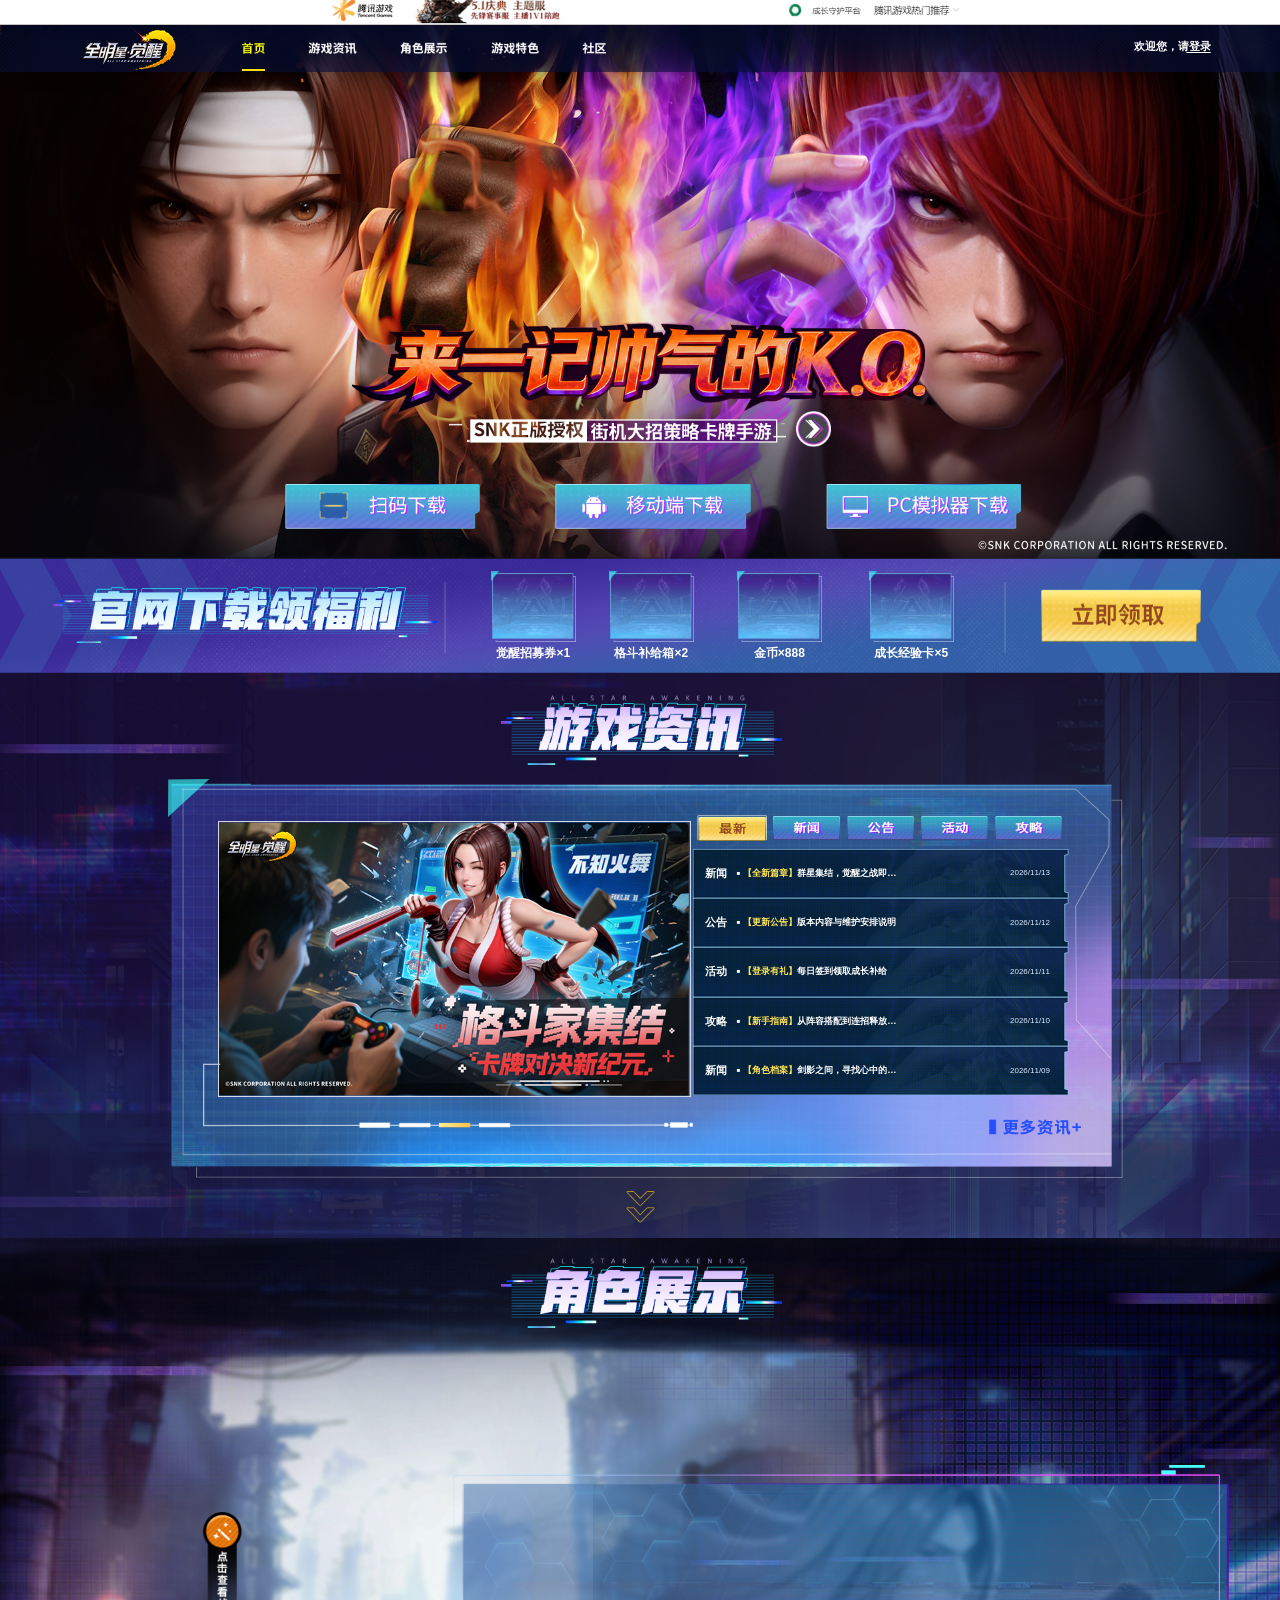
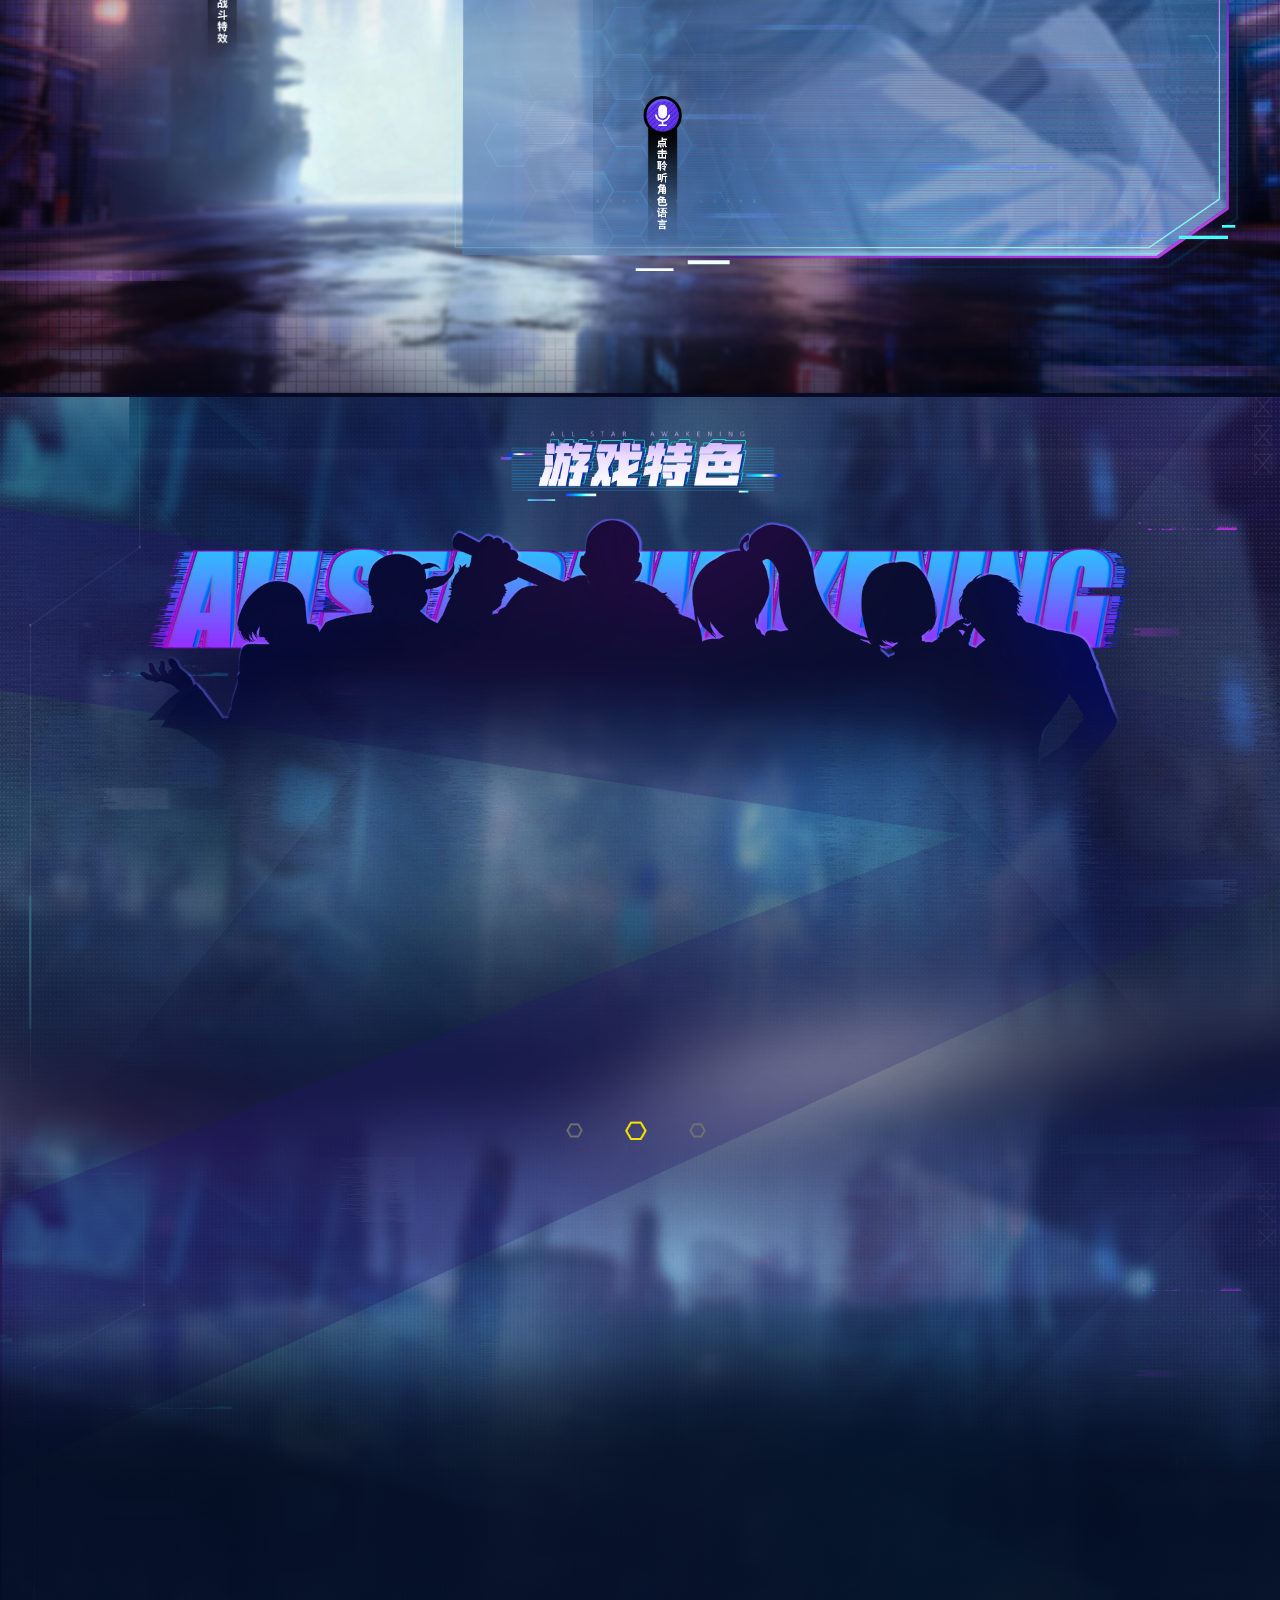
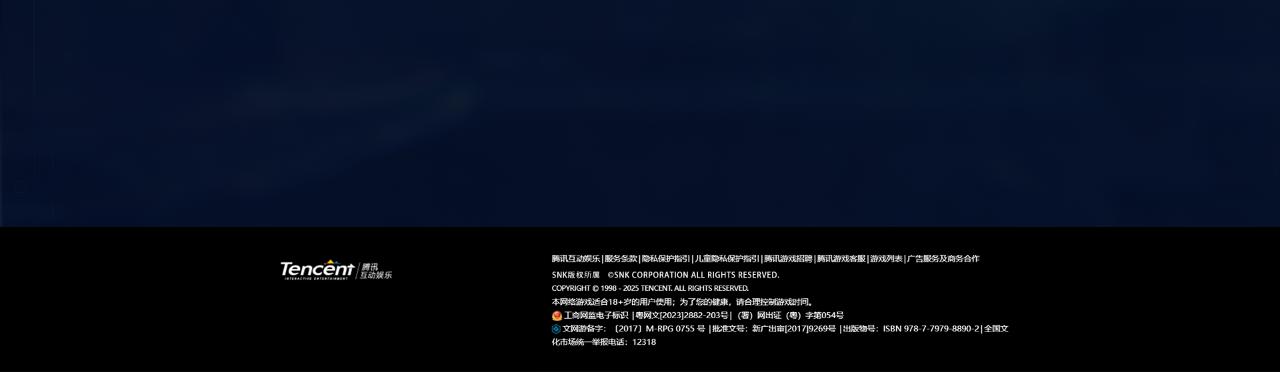
==== commit 464025b1: "四次" ====
--- a/index.html
+++ b/index.html
@@ -1,5 +1,5 @@
 <!doctype html>
-<html lang="zh-CN">
+<html lang="zh-CN" data-platform="mobile">
 <head>
   <meta charset="utf-8">
   <meta name="viewport" content="width=device-width,initial-scale=1,minimum-scale=1,maximum-scale=1,user-scalable=no,viewport-fit=cover">
@@ -8,6 +8,11 @@
   <meta name="keywords" content="全明星觉醒,游戏资讯,角色展示,游戏特色">
   <title>全明星觉醒 - 移动端官网</title>
   <!-- 页面设计：项目设计稿 | 页面制作：前端还原 | 创建：2026-11-05 -->
+  <script>
+    if (!/Android|webOS|iPhone|iPad|iPod|BlackBerry|IEMobile|Opera Mini/i.test(navigator.userAgent)) {
+      location.replace('pc/index.html' + location.search + location.hash)
+    }
+  </script>
   <link rel="stylesheet" href="css/index.css">
   <link rel="stylesheet" href="css/animation.css">
 </head>
@@ -33,7 +38,7 @@
       </div>
       <h1><img class="main-title" src="ossweb-img/main-title.png" width="709" height="121" alt="来一记帅气的 K.O."></h1>
       <img class="subtitle" src="ossweb-img/subtitle.png" width="490" height="35" alt="SNK正版授权，街机大招策略卡牌手游">
-      <a class="play-trigger message-link" href="#site-message" aria-label="宣传视频暂未开放" data-video-id="m3093w4tk4a" data-message="视频暂未开放" data-track="video_pending" data-track-type="btn" data-track-label="宣传视频暂未开放提示"><img class="play" src="ossweb-img/play.png" width="52" height="51" alt=""></a>
+      <a class="play-trigger" href="#video-dialog" aria-label="播放宣传视频" aria-haspopup="dialog" data-video-id="m3093w4tk4a" data-track="video_play" data-track-type="btn" data-track-label="播放宣传视频"><img class="play" src="ossweb-img/play.png" width="52" height="51" alt=""></a>
       <a class="hero-down" href="#gift" aria-label="查看下载福利" data-track="nav_scroll_gift" data-track-type="btn" data-track-label="向下查看下载福利"><img src="ossweb-img/down-arrow.png" width="40" height="43" alt=""></a>
       <a class="ios download-link message-link" href="#site-message" aria-label="iOS 下载" data-message="iOS 下载地址待提供" data-track="download_ios" data-track-type="download" data-track-label="iOS下载"><img src="ossweb-img/ios.png" width="424" height="75" alt="iOS 下载"></a>
       <a class="android download-link message-link" href="#site-message" aria-label="安卓下载" data-message="安卓下载地址待提供" data-track="download_android" data-track-type="download" data-track-label="安卓下载"><img src="ossweb-img/android.png" width="424" height="75" alt="安卓下载"></a>
@@ -45,10 +50,10 @@
       <img class="gift-title toTopSmall" src="ossweb-img/gift-title.png" width="414" height="60" alt="官网下载领福利">
       <a class="claim-trigger" href="#login" aria-label="立即领取" aria-haspopup="dialog" data-track="gift_claim_open" data-track-type="btn" data-track-label="领取礼包前登录"><img class="claim" src="ossweb-img/claim.png" width="152" height="49" alt=""></a>
       <ul class="gift-list">
-        <li><img src="ossweb-img/gift-item.png" width="107" height="98" alt="游戏道具"><img src="ossweb-img/item-count.png" width="62" height="19" alt="道具 x1"></li>
-        <li><img src="ossweb-img/gift-item.png" width="107" height="98" alt="游戏道具"><img src="ossweb-img/item-count.png" width="62" height="19" alt="道具 x1"></li>
-        <li><img src="ossweb-img/gift-item.png" width="107" height="98" alt="游戏道具"><img src="ossweb-img/item-count.png" width="62" height="19" alt="道具 x1"></li>
-        <li><img src="ossweb-img/gift-item.png" width="107" height="98" alt="游戏道具"><img src="ossweb-img/item-count.png" width="62" height="19" alt="道具 x1"></li>
+        <li><img src="ossweb-img/gift-item.png" width="107" height="98" alt="游戏道具"><span class="item-count api-text" data-content="giftItems.0.label"></span></li>
+        <li><img src="ossweb-img/gift-item.png" width="107" height="98" alt="游戏道具"><span class="item-count api-text" data-content="giftItems.1.label"></span></li>
+        <li><img src="ossweb-img/gift-item.png" width="107" height="98" alt="游戏道具"><span class="item-count api-text" data-content="giftItems.2.label"></span></li>
+        <li><img src="ossweb-img/gift-item.png" width="107" height="98" alt="游戏道具"><span class="item-count api-text" data-content="giftItems.3.label"></span></li>
       </ul>
     </section>
 
@@ -67,7 +72,7 @@
             <img src="ossweb-img/news-poster.png" width="598" height="348" alt="" aria-hidden="true">
           </div>
         </div>
-        <img class="news-caption" src="ossweb-img/news-caption.png" width="310" height="24" alt="冠军领好礼，冠军领好礼">
+        <span class="news-caption api-text" data-content="news.caption"></span>
         <div class="news-pagination" aria-label="选择资讯海报">
           <img src="ossweb-img/news-pagination.png" width="622" height="84" alt="">
           <a class="news-page" href="#news-slide-1" aria-label="第 1 张资讯海报" data-slide="0" data-track="news_slide_1" data-track-type="btn" data-track-label="资讯海报第1张"></a>
@@ -86,12 +91,13 @@
           <a class="news-tab" href="#news-list" aria-label="攻略" data-category="guide" data-track="news_tab_guide" data-track-type="btn" data-track-label="攻略资讯"><img class="tab-unselected" src="ossweb-img/tab-guide.png" width="126" height="45" alt=""><img class="tab-selected" src="ossweb-img/tab-guide-selected.png" width="126" height="47" alt=""></a>
         </div>
         <ul class="news-list" id="news-list">
-          <li><img class="row-bg" src="ossweb-img/news-row.png" width="692" height="92" alt=""><img class="category" src="ossweb-img/category.png" width="47" height="22" alt="分类"><img class="news-text" src="ossweb-img/news-text.png" width="286" height="22" alt="冠军领好礼"><img class="date" src="ossweb-img/news-date.png" width="89" height="15" alt="2025/12/23"></li>
-          <li><img class="row-bg" src="ossweb-img/news-row.png" width="692" height="92" alt=""><img class="category" src="ossweb-img/category.png" width="47" height="22" alt="分类"><img class="news-text" src="ossweb-img/news-text.png" width="286" height="22" alt="冠军领好礼"><img class="date" src="ossweb-img/news-date.png" width="89" height="15" alt="2025/12/23"></li>
-          <li><img class="row-bg" src="ossweb-img/news-row.png" width="692" height="92" alt=""><img class="category" src="ossweb-img/category.png" width="47" height="22" alt="分类"><img class="news-text" src="ossweb-img/news-text.png" width="286" height="22" alt="冠军领好礼"><img class="date" src="ossweb-img/news-date.png" width="89" height="15" alt="2025/12/23"></li>
-          <li><img class="row-bg" src="ossweb-img/news-row.png" width="692" height="92" alt=""><img class="category" src="ossweb-img/category.png" width="47" height="22" alt="分类"><img class="news-text" src="ossweb-img/news-text.png" width="286" height="22" alt="冠军领好礼"><img class="date" src="ossweb-img/news-date.png" width="89" height="15" alt="2025/12/23"></li>
-          <li><img class="row-bg" src="ossweb-img/news-row.png" width="692" height="92" alt=""><img class="category" src="ossweb-img/category.png" width="47" height="22" alt="分类"><img class="news-text" src="ossweb-img/news-text.png" width="286" height="22" alt="冠军领好礼"><img class="date" src="ossweb-img/news-date.png" width="89" height="15" alt="2025/12/23"></li>
+          <li><img class="row-bg" src="ossweb-img/news-row.png" width="692" height="92" alt=""><span class="category api-text" data-content="news.items.0.category"></span><span class="news-text"><span class="news-separator" aria-hidden="true">■</span><span class="news-tag api-text" data-content="news.items.0.tag"></span><span class="news-title-text api-text" data-content="news.items.0.title"></span></span><span class="date api-text" data-content="news.items.0.date"></span><a href="#" class="row-hit" aria-label="查看第1条资讯" data-action="news-item" data-track="news_item_1"></a></li>
+          <li><img class="row-bg" src="ossweb-img/news-row.png" width="692" height="92" alt=""><span class="category api-text" data-content="news.items.1.category"></span><span class="news-text"><span class="news-separator" aria-hidden="true">■</span><span class="news-tag api-text" data-content="news.items.1.tag"></span><span class="news-title-text api-text" data-content="news.items.1.title"></span></span><span class="date api-text" data-content="news.items.1.date"></span><a href="#" class="row-hit" aria-label="查看第2条资讯" data-action="news-item" data-track="news_item_2"></a></li>
+          <li><img class="row-bg" src="ossweb-img/news-row.png" width="692" height="92" alt=""><span class="category api-text" data-content="news.items.2.category"></span><span class="news-text"><span class="news-separator" aria-hidden="true">■</span><span class="news-tag api-text" data-content="news.items.2.tag"></span><span class="news-title-text api-text" data-content="news.items.2.title"></span></span><span class="date api-text" data-content="news.items.2.date"></span><a href="#" class="row-hit" aria-label="查看第3条资讯" data-action="news-item" data-track="news_item_3"></a></li>
+          <li><img class="row-bg" src="ossweb-img/news-row.png" width="692" height="92" alt=""><span class="category api-text" data-content="news.items.3.category"></span><span class="news-text"><span class="news-separator" aria-hidden="true">■</span><span class="news-tag api-text" data-content="news.items.3.tag"></span><span class="news-title-text api-text" data-content="news.items.3.title"></span></span><span class="date api-text" data-content="news.items.3.date"></span><a href="#" class="row-hit" aria-label="查看第4条资讯" data-action="news-item" data-track="news_item_4"></a></li>
+          <li><img class="row-bg" src="ossweb-img/news-row.png" width="692" height="92" alt=""><span class="category api-text" data-content="news.items.4.category"></span><span class="news-text"><span class="news-separator" aria-hidden="true">■</span><span class="news-tag api-text" data-content="news.items.4.tag"></span><span class="news-title-text api-text" data-content="news.items.4.title"></span></span><span class="date api-text" data-content="news.items.4.date"></span><a href="#" class="row-hit" aria-label="查看第5条资讯" data-action="news-item" data-track="news_item_5"></a></li>
         </ul>
+        <p class="news-empty" hidden>暂无相关资讯</p>
         <a class="news-more message-link" href="#site-message" aria-label="更多资讯" data-message="更多资讯页面待接入" data-track="news_more" data-track-type="btn" data-track-label="更多资讯"><img src="ossweb-img/news-more.png" width="138" height="24" alt=""></a>
       </div>
       <img class="news-down" src="ossweb-img/down-arrow.png" width="40" height="43" alt="">
@@ -102,33 +108,34 @@
       <div class="character-backdrop" aria-hidden="true"></div>
       <h2><img class="character-title toTopSmall" src="ossweb-img/character-title.png" width="283" height="71" alt="角色展示"></h2>
       <img class="character-art" src="ossweb-img/character-art.png" width="750" height="776" alt="橘右京角色立绘">
-      <a class="character-action effect message-link" href="#site-message" aria-label="查看战斗特效" data-message="战斗特效播放链接待提供" data-track="character_effect" data-track-type="btn" data-track-label="查看战斗特效"><img src="ossweb-img/effect.png" width="49" height="177" alt=""></a>
-      <a class="character-action voice message-link" href="#site-message" aria-label="聆听角色语音" data-message="角色语音资源待提供" data-track="character_voice" data-track-type="btn" data-track-label="聆听角色语音"><img src="ossweb-img/voice.png" width="48" height="177" alt=""></a>
+      <a class="character-action effect" href="#video-dialog" aria-label="查看战斗特效" aria-haspopup="dialog" data-video-id="m3093w4tk4a" data-track="character_effect" data-track-type="btn" data-track-label="查看战斗特效"><img src="ossweb-img/effect.png" width="49" height="177" alt=""></a>
+      <a class="character-action voice" href="#video-dialog" aria-label="聆听角色语音" aria-haspopup="dialog" data-video-id="m3093w4tk4a" data-track="character_voice" data-track-type="btn" data-track-label="聆听角色语音"><img src="ossweb-img/voice.png" width="48" height="177" alt=""></a>
       <div class="character-info">
         <img class="character-panel" src="ossweb-img/character-panel.png" width="730" height="408" alt="">
         <img class="character-decor" src="ossweb-img/character-decor.png" width="512" height="14" alt="">
         <img class="character-nameplate" src="ossweb-img/character-nameplate.png" width="473" height="163" alt="">
-        <div class="character-name">橘右京<span>Ukyo Tachibana</span></div>
+        <div class="character-name"><span class="character-name-zh api-text" data-content="character.name"></span><span class="character-name-en api-text" data-content="character.englishName"></span></div>
         <img class="character-description-bg" src="ossweb-img/character-description-bg.png" width="722" height="98" alt="">
-        <img class="character-desc" src="ossweb-img/character-desc.png" width="529" height="37" alt="命不久矣的剑术天才，性格内敛，沉默而孤傲。自知时日无多，却从没为执剑的理由而迷惘，紧握自己的命运决定战至最后一刻。">
+        <p class="character-desc api-text" data-content="character.description"></p>
         <dl class="character-facts">
-          <div><dt><img src="ossweb-img/birth-label.png" width="33" height="12" alt="生日"></dt><dd><img src="ossweb-img/birth.png" width="51" height="13" alt="9月20日"></dd></div>
-          <div><dt><img src="ossweb-img/height-label.png" width="33" height="14" alt="身高"></dt><dd><img src="ossweb-img/height.png" width="45" height="10" alt="175cm"></dd></div>
-          <div><dt><img src="ossweb-img/weight-label.png" width="33" height="13" alt="体重"></dt><dd><img src="ossweb-img/weight.png" width="35" height="15" alt="41kg"></dd></div>
-          <div><dt><img src="ossweb-img/blood-label.png" width="34" height="13" alt="血型"></dt><dd><img src="ossweb-img/blood.png" width="18" height="10" alt="AB"></dd></div>
-          <div><dt><img src="ossweb-img/size-label.png" width="33" height="13" alt="三维"></dt><dd><img src="ossweb-img/size.png" width="26" height="13" alt="不明"></dd></div>
-          <div><dt><img src="ossweb-img/interest-label.png" width="33" height="13" alt="兴趣"></dt><dd><img src="ossweb-img/interest.png" width="126" height="13" alt="和圭殿在一起的时候"></dd></div>
-          <div><dt><img src="ossweb-img/important-label.png" width="90" height="13" alt="最重要的东西"></dt><dd><img src="ossweb-img/important.png" width="62" height="13" alt="自作·无铭"></dd></div>
+          <div><dt><span class="api-text" data-content="character.facts.birth.label"></span></dt><dd><span class="api-text" data-content="character.facts.birth.value"></span></dd></div>
+          <div><dt><span class="api-text" data-content="character.facts.height.label"></span></dt><dd><span class="api-text" data-content="character.facts.height.value"></span></dd></div>
+          <div><dt><span class="api-text" data-content="character.facts.weight.label"></span></dt><dd><span class="api-text" data-content="character.facts.weight.value"></span></dd></div>
+          <div><dt><span class="api-text" data-content="character.facts.blood.label"></span></dt><dd><span class="api-text" data-content="character.facts.blood.value"></span></dd></div>
+          <div><dt><span class="api-text" data-content="character.facts.size.label"></span></dt><dd><span class="api-text" data-content="character.facts.size.value"></span></dd></div>
+          <div><dt><span class="api-text" data-content="character.facts.interest.label"></span></dt><dd><span class="api-text" data-content="character.facts.interest.value"></span></dd></div>
+          <div><dt><span class="api-text" data-content="character.facts.important.label"></span></dt><dd><span class="api-text" data-content="character.facts.important.value"></span></dd></div>
         </dl>
         <img class="school" src="ossweb-img/school.png" width="206" height="51" alt="神梦想一刀流">
       </div>
+      <div class="character-pending" role="status" aria-live="polite"><img src="ossweb-img/portrait-1.png" width="105" height="106" alt=""><p>角色资料待开放</p></div>
       <div class="character-picker">
-        <a class="character-picker-action picker-left message-link" href="#site-message" aria-label="上一位角色" data-message="更多角色资料待开放" data-track="character_prev" data-track-type="btn" data-track-label="上一位角色"><img src="ossweb-img/arrow-left.png" width="31" height="35" alt=""></a>
-        <a class="character-picker-action portrait portrait-one message-link" href="#site-message" aria-label="查看角色一" data-message="该角色资料待开放" data-track="character_portrait_1" data-track-type="btn" data-track-label="查看角色一"><img src="ossweb-img/portrait-1.png" width="105" height="106" alt=""></a>
-        <a class="character-picker-action portrait portrait-two message-link" href="#site-message" aria-label="橘右京，当前角色" aria-current="true" data-message="当前展示角色：橘右京" data-track="character_portrait_2" data-track-type="btn" data-track-label="查看当前角色"><img src="ossweb-img/portrait-2.png" width="116" height="116" alt=""></a>
-        <a class="character-picker-action portrait portrait-three message-link" href="#site-message" aria-label="查看角色三" data-message="该角色资料待开放" data-track="character_portrait_3" data-track-type="btn" data-track-label="查看角色三"><img src="ossweb-img/portrait-3.png" width="106" height="106" alt=""></a>
-        <a class="character-picker-action portrait portrait-four message-link" href="#site-message" aria-label="查看角色四" data-message="该角色资料待开放" data-track="character_portrait_4" data-track-type="btn" data-track-label="查看角色四"><img src="ossweb-img/portrait-4.png" width="106" height="105" alt=""></a>
-        <a class="character-picker-action picker-right message-link" href="#site-message" aria-label="下一位角色" data-message="更多角色资料待开放" data-track="character_next" data-track-type="btn" data-track-label="下一位角色"><img src="ossweb-img/arrow-right.png" width="31" height="35" alt=""></a>
+        <a class="character-picker-action picker-left" href="#" aria-label="上一位角色" data-character-step="-1" data-track="character_prev" data-track-type="btn" data-track-label="上一位角色"><img src="ossweb-img/arrow-left.png" width="31" height="35" alt=""></a>
+        <a class="character-picker-action portrait portrait-one" href="#" aria-label="查看角色一" data-character-index="0" data-track="character_portrait_1" data-track-type="btn" data-track-label="查看角色一"><img src="ossweb-img/portrait-1.png" width="105" height="106" alt=""></a>
+        <a class="character-picker-action portrait portrait-two is-selected" href="#" aria-label="橘右京，当前角色" aria-current="true" data-character-index="1" data-track="character_portrait_2" data-track-type="btn" data-track-label="查看当前角色"><img src="ossweb-img/portrait-2.png" width="116" height="116" alt=""></a>
+        <a class="character-picker-action portrait portrait-three" href="#" aria-label="查看角色三" data-character-index="2" data-track="character_portrait_3" data-track-type="btn" data-track-label="查看角色三"><img src="ossweb-img/portrait-3.png" width="106" height="106" alt=""></a>
+        <a class="character-picker-action portrait portrait-four" href="#" aria-label="查看角色四" data-character-index="3" data-track="character_portrait_4" data-track-type="btn" data-track-label="查看角色四"><img src="ossweb-img/portrait-4.png" width="106" height="105" alt=""></a>
+        <a class="character-picker-action picker-right" href="#" aria-label="下一位角色" data-character-step="1" data-track="character_next" data-track-type="btn" data-track-label="下一位角色"><img src="ossweb-img/arrow-right.png" width="31" height="35" alt=""></a>
         <img class="coming" src="ossweb-img/coming.png" width="109" height="42" alt="敬请期待">
       </div>
     </section>
@@ -154,16 +161,16 @@
       <img class="community-bg" src="ossweb-img/community-bg.png" width="750" height="582" alt="">
       <h2><img class="community-title toTopSmall" src="ossweb-img/community-title.png" width="233" height="75" alt="社区"></h2>
       <ul class="social-list">
-        <li><a class="social-link message-link" href="#site-message" aria-label="微信公众号" data-message="微信公众号入口待提供" data-track="community_wechat" data-track-type="link" data-track-label="微信公众号"><img src="ossweb-img/social-wechat.png" width="110" height="142" alt="微信公众号"></a></li>
-        <li><a class="social-link message-link" href="#site-message" aria-label="微信游戏圈" data-message="微信游戏圈入口待提供" data-track="community_game" data-track-type="link" data-track-label="微信游戏圈"><img src="ossweb-img/social-game.png" width="109" height="142" alt="微信游戏圈"></a></li>
-        <li><a class="social-link message-link" href="#site-message" aria-label="官方微信群" data-message="官方微信群入口待提供" data-track="community_group" data-track-type="link" data-track-label="官方微信群"><img src="ossweb-img/social-group.png" width="110" height="142" alt="官方微信群"></a></li>
-        <li><a class="social-link message-link" href="#site-message" aria-label="官方QQ群" data-message="官方QQ群入口待提供" data-track="community_qq" data-track-type="link" data-track-label="官方QQ群"><img src="ossweb-img/social-qq.png" width="110" height="144" alt="官方QQ群"></a></li>
-        <li><a class="social-link message-link" href="#site-message" aria-label="手Q频道" data-message="手Q频道入口待提供" data-track="community_channel" data-track-type="link" data-track-label="手Q频道"><img src="ossweb-img/social-channel.png" width="109" height="145" alt="手Q频道"></a></li>
-        <li><a class="social-link message-link" href="#site-message" aria-label="TapTap" data-message="TapTap 页面地址待提供" data-track="community_taptap" data-track-type="link" data-track-label="TapTap"><img src="ossweb-img/social-taptap.png" width="110" height="142" alt="TapTap"></a></li>
-        <li><a class="social-link message-link" href="#site-message" aria-label="微信视频号" data-message="微信视频号入口待提供" data-track="community_video" data-track-type="link" data-track-label="微信视频号"><img src="ossweb-img/social-video.png" width="109" height="141" alt="微信视频号"></a></li>
-        <li><a class="social-link message-link" href="#site-message" aria-label="抖音" data-message="抖音主页地址待提供" data-track="community_douyin" data-track-type="link" data-track-label="抖音"><img src="ossweb-img/social-douyin.png" width="110" height="142" alt="抖音"></a></li>
-        <li><a class="social-link message-link" href="#site-message" aria-label="哔哩哔哩" data-message="哔哩哔哩主页地址待提供" data-track="community_bilibili" data-track-type="link" data-track-label="哔哩哔哩"><img src="ossweb-img/social-bilibili.png" width="110" height="142" alt="哔哩哔哩"></a></li>
-        <li><a class="social-link message-link" href="#site-message" aria-label="微博" data-message="微博主页地址待提供" data-track="community_weibo" data-track-type="link" data-track-label="微博"><img src="ossweb-img/social-weibo.png" width="109" height="142" alt="微博"></a></li>
+        <li><a class="social-link" href="#" aria-label="微信公众号" data-track="community_wechat" data-track-type="link" data-track-label="微信公众号"><img src="ossweb-img/social-wechat.png" width="110" height="142" alt="微信公众号"><span class="social-qr" aria-hidden="true"><img src="ossweb-img/pc/social-wechat-demo-qr.png" width="304" height="369" alt=""><span>演示二维码</span></span></a></li>
+        <li><a class="social-link" href="#" aria-label="微信游戏圈" data-track="community_game" data-track-type="link" data-track-label="微信游戏圈"><img src="ossweb-img/social-game.png" width="109" height="142" alt="微信游戏圈"><span class="social-qr" aria-hidden="true"><img src="ossweb-img/pc/social-wechat-demo-qr.png" width="304" height="369" alt=""><span>演示二维码</span></span></a></li>
+        <li><a class="social-link" href="#" aria-label="官方微信群" data-track="community_group" data-track-type="link" data-track-label="官方微信群"><img src="ossweb-img/social-group.png" width="110" height="142" alt="官方微信群"><span class="social-qr" aria-hidden="true"><img src="ossweb-img/pc/social-wechat-demo-qr.png" width="304" height="369" alt=""><span>演示二维码</span></span></a></li>
+        <li><a class="social-link" href="#" aria-label="官方QQ群" data-track="community_qq" data-track-type="link" data-track-label="官方QQ群"><img src="ossweb-img/social-qq.png" width="110" height="144" alt="官方QQ群"><span class="social-qr" aria-hidden="true"><img src="ossweb-img/pc/social-wechat-demo-qr.png" width="304" height="369" alt=""><span>演示二维码</span></span></a></li>
+        <li><a class="social-link" href="#" aria-label="手Q频道" data-track="community_channel" data-track-type="link" data-track-label="手Q频道"><img src="ossweb-img/social-channel.png" width="109" height="145" alt="手Q频道"><span class="social-qr" aria-hidden="true"><img src="ossweb-img/pc/social-wechat-demo-qr.png" width="304" height="369" alt=""><span>演示二维码</span></span></a></li>
+        <li><a class="social-link" href="#" aria-label="TapTap" data-track="community_taptap" data-track-type="link" data-track-label="TapTap"><img src="ossweb-img/social-taptap.png" width="110" height="142" alt="TapTap"><span class="social-qr" aria-hidden="true"><img src="ossweb-img/pc/social-wechat-demo-qr.png" width="304" height="369" alt=""><span>演示二维码</span></span></a></li>
+        <li><a class="social-link" href="#" aria-label="微信视频号" data-track="community_video" data-track-type="link" data-track-label="微信视频号"><img src="ossweb-img/social-video.png" width="109" height="141" alt="微信视频号"><span class="social-qr" aria-hidden="true"><img src="ossweb-img/pc/social-wechat-demo-qr.png" width="304" height="369" alt=""><span>演示二维码</span></span></a></li>
+        <li><a class="social-link" href="#" aria-label="抖音" data-track="community_douyin" data-track-type="link" data-track-label="抖音"><img src="ossweb-img/social-douyin.png" width="110" height="142" alt="抖音"><span class="social-qr" aria-hidden="true"><img src="ossweb-img/pc/social-wechat-demo-qr.png" width="304" height="369" alt=""><span>演示二维码</span></span></a></li>
+        <li><a class="social-link" href="#" aria-label="哔哩哔哩" data-track="community_bilibili" data-track-type="link" data-track-label="哔哩哔哩"><img src="ossweb-img/social-bilibili.png" width="110" height="142" alt="哔哩哔哩"><span class="social-qr" aria-hidden="true"><img src="ossweb-img/pc/social-wechat-demo-qr.png" width="304" height="369" alt=""><span>演示二维码</span></span></a></li>
+        <li><a class="social-link" href="#" aria-label="微博" data-track="community_weibo" data-track-type="link" data-track-label="微博"><img src="ossweb-img/social-weibo.png" width="109" height="142" alt="微博"><span class="social-qr" aria-hidden="true"><img src="ossweb-img/pc/social-wechat-demo-qr.png" width="304" height="369" alt=""><span>演示二维码</span></span></a></li>
       </ul>
     </section>
 
@@ -181,10 +188,26 @@
       <p class="login-status" id="login-status" role="status" aria-live="polite"></p>
     </div>
   </div>
+  <div class="video-overlay" id="video-overlay" hidden>
+    <div class="video-dialog" id="video-dialog" role="dialog" aria-modal="true" aria-label="宣传视频" tabindex="-1">
+      <a class="video-close" href="#video-close" aria-label="关闭宣传视频" data-track="video_close" data-track-type="btn" data-track-label="关闭宣传视频">×</a>
+      <div class="video-player" id="video-player"></div>
+      <p class="video-status" id="video-status" role="status" aria-live="polite"></p>
+    </div>
+  </div>
   <script id="screenFix" data-size="750" src="js/remFix.js"></script>
-  <script src="//ossweb-img.qq.com/images/js/jquery/jquery-1.11.3.min.js"></script>
   <script src="//ossweb-img.qq.com/images/js/eas/eas.js"></script>
+  <script src="https://vm.gtimg.cn/thumbplayer/superplayer/superplayer.js"></script>
+  <script src="js/content.js"></script>
+  <script src="js/common.js"></script>
   <script src="js/index.js"></script>
+  <script src="js/mobile-video.js"></script>
+  <script src="js/mobile-news.js"></script>
+  <script src="js/news-carousel.js"></script>
+  <script src="js/mobile-feature.js"></script>
+  <script src="js/character-picker.js"></script>
+  <script src="js/community.js"></script>
+  <script src="js/content-api.js"></script>
   <script src="//game.gtimg.cn/images/js/2018foot/foot.js"></script>
 </body>
 </html>
--- a/css/index.css
+++ b/css/index.css
@@ -2,7 +2,7 @@
 
 html { overflow-x: hidden; background: #07091e; }
 body { height: auto; min-height: 100%; overflow-x: clip; background: #07091e; color: #fff; }
-.page { position: relative; top: -.7rem; width: 7.5rem; height: 56.8rem; margin: 0 auto -.7rem; overflow: hidden; }
+.page { --content-font: "Source Han Sans CN", "Source Han Sans SC", "Noto Sans SC", "Microsoft YaHei", sans-serif; position: relative; top: -.7rem; width: 7.5rem; height: 56.8rem; margin: 0 auto -.7rem; overflow: hidden; }
 .page img { display: block; }
 .canvas { position: absolute; inset: 0; width: 7.5rem; height: 56.8rem; }
 .site-header, .gift, .news, .character, .features, .community, .site-footer { position: absolute; left: 0; width: 7.5rem; }
@@ -10,18 +10,18 @@
 .site-header > img, .site-header h1, .topbar img { position: absolute; }
 .hero { left: 0; top: 0; width: 7.5rem; height: 13.26rem; }
 .topbar { position: absolute; z-index: 2; left: 0; top: .7rem; width: 7.5rem; height: 1.18rem; background: #000; }
-.topbar .logo { left: .14rem; top: .12rem; width: 1.43rem; height: .77rem; }
+.topbar .logo-link { position: absolute; left: .14rem; top: .12rem; width: 1.43rem; height: .77rem; }
+.topbar .logo { left: 0; top: 0; width: 1.43rem; height: .77rem; }
 .topbar .welcome { left: 4.57rem; top: .45rem; width: 1.12rem; height: .24rem; }
 .topbar .login-trigger { position: absolute; left: 5.69rem; top: .46rem; width: .44rem; height: .26rem; }
 .topbar .login { left: 0; top: 0; width: .44rem; height: .21rem; filter: drop-shadow(0 .01rem .01rem rgba(0, 0, 0, .7)); }
 .topbar .login-underline { left: 0; top: .25rem; width: .44rem; height: .01rem; }
-.topbar .menu { left: 6.86rem; top: .4rem; width: .44rem; height: .35rem; }
+.topbar .menu-trigger { position: absolute; left: 6.86rem; top: .4rem; width: .44rem; height: .35rem; }
+.topbar .menu { left: 0; top: 0; width: .44rem; height: .35rem; }
 .site-nav { position: absolute; z-index: 5; top: 1.04rem; right: .18rem; width: 2.15rem; padding: .08rem; box-sizing: border-box; border: .01rem solid #3ad9f5; background: rgba(3, 9, 37, .96); box-shadow: 0 .06rem .16rem rgba(0, 0, 0, .65); }
 .site-nav[hidden] { display: none; }
 .site-nav a { display: block; padding: .13rem .12rem; border-bottom: .01rem solid rgba(92, 188, 245, .32); color: #fff; font: .2rem/.28rem "Microsoft YaHei", sans-serif; text-decoration: none; }
 .site-nav a:last-child { border-bottom: 0; }
-.site-nav a:active { background: rgba(47, 193, 239, .28); }
-.menu-trigger:active { opacity: .75; }
 .site-header h1 { z-index: 2; left: .21rem; top: 7.09rem; width: 7.09rem; height: 1.21rem; }
 .main-title { width: 7.09rem; height: 1.21rem; }
 .subtitle { z-index: 2; left: 1.04rem; top: 8.29rem; width: 4.9rem; height: .35rem; }
@@ -46,8 +46,8 @@
 .gift-list li:nth-child(2) { left: 2.37rem; }
 .gift-list li:nth-child(3) { left: 3.95rem; }
 .gift-list li:nth-child(4) { left: 5.57rem; }
-.gift-list li img:first-child { left: 0; top: 0; width: 1.07rem; height: .98rem; }
-.gift-list li img:last-child { left: .22rem; top: 1.07rem; width: .62rem; height: .19rem; }
+.gift-list li > img { left: 0; top: 0; width: 1.07rem; height: .98rem; }
+.gift-list .item-count { position: absolute; left: .1rem; top: 1.07rem; width: .88rem; height: .19rem; color: #fff; text-align: center; font: 700 .15rem/.19rem "Microsoft YaHei", sans-serif; }
 
 .news { top: 14rem; height: 14rem; }
 .news::after { content: ""; position: absolute; z-index: 2; left: 0; top: 12.53rem; width: 7.5rem; height: 1.47rem; background: linear-gradient(180deg, rgba(2, 5, 28, 0) 0, rgba(2, 5, 28, .28) .27rem, rgba(2, 5, 28, .5) .47rem, rgba(2, 5, 28, .75) .77rem, rgba(2, 5, 28, .83) 1.07rem, rgba(2, 5, 28, .9) 1.47rem), url("../ossweb-img/character-bg.png") 0 -1.33rem / 7.5rem 16.87rem no-repeat; }
@@ -62,6 +62,7 @@
 .news-feature .news-carousel-track img { position: static; flex: 0 0 5.98rem; width: 5.98rem; height: 3.48rem; }
 .news-feature::after { content: ""; position: absolute; left: .7rem; top: 1.87rem; width: 6rem; height: 3.5rem; box-sizing: border-box; border-top: .02rem solid #e8edf2; border-right: .02rem solid #35f5f6; border-bottom: .02rem solid #35f5f6; pointer-events: none; }
 .news-caption { left: .89rem; top: 4.82rem; width: 3.1rem; height: .24rem; }
+.news-caption.api-text { position: absolute; z-index: 2; overflow: hidden; color: #fff; font: 700 .19rem/.24rem "Microsoft YaHei", sans-serif; white-space: nowrap; }
 .news-pagination { position: absolute; left: .51rem; top: 4.82rem; width: 6.22rem; height: .84rem; }
 .news-pagination img { left: 0; top: 0; width: 6.22rem; height: .84rem; pointer-events: none; }
 .news-page { position: absolute; z-index: 1; top: .69rem; width: .4rem; height: .15rem; }
@@ -71,7 +72,6 @@
 .news-page:nth-of-type(4) { left: 3.5rem; }
 .news-page::after { content: ""; position: absolute; left: 0; top: .08rem; width: .4rem; height: .06rem; background: #fff; }
 .news-page.is-active::after { top: .09rem; height: .05rem; background: url("../ossweb-img/news-pagination.png") -3rem -.78rem / 6.22rem .84rem no-repeat; }
-.news-page:active { filter: brightness(1.2); }
 .news-panel { position: absolute; left: 0; top: 0; width: 7.5rem; height: 12.53rem; }
 .news-panel-bg { position: absolute; left: .17rem; top: 6.31rem; width: 7.13rem; height: 6.22rem; }
 .news-tabs { position: absolute; left: 0; top: 6.51rem; width: 7.5rem; height: .47rem; }
@@ -95,10 +95,12 @@
 .news-tab:nth-child(5) { left: 5.87rem; width: 1.26rem; }
 .news-tab:nth-child(5) .tab-unselected { top: .01rem; width: 1.26rem; height: .45rem; }
 .news-tab:nth-child(5) .tab-selected { width: 1.26rem; height: .47rem; }
-.news-tab:active { filter: brightness(1.12); }
 .news-list { position: absolute; left: 0; top: 7.18rem; width: 7.5rem; height: 4.57rem; filter: drop-shadow(.04rem .07rem .07rem rgba(0, 0, 0, .85)); }
 .news-list li { position: absolute; left: .27rem; width: 6.92rem; height: .92rem; }
-.news-list li::after { content: ""; position: absolute; left: .9rem; top: .44rem; width: .08rem; height: .09rem; background: #e8f1ff; }
+.news-list .row-hit { position: absolute; z-index: 3; inset: 0; display: block; width: 6.92rem; height: .92rem; }
+.news-list .row-hit:active { background: rgba(83, 186, 255, .13); }
+.news-empty { position: absolute; left: 1rem; top: 8.65rem; width: 5.5rem; color: #e8f1ff; text-align: center; font: 700 .22rem/.32rem var(--content-font); }
+.news-list .news-separator { flex: none; width: .1rem; color: #e8f1ff; font: 700 .12rem/.28rem var(--content-font); letter-spacing: 0; }
 .news-list li:nth-child(1) { top: 0; }
 .news-list li:nth-child(2) { top: .92rem; }
 .news-list li:nth-child(3) { top: 1.83rem; }
@@ -107,8 +109,15 @@
 .news-list img { position: absolute; }
 .row-bg { left: 0; top: 0; width: 6.92rem; height: .92rem; }
 .category { left: .28rem; top: .38rem; width: .47rem; height: .22rem; }
-.news-text { left: 1.12rem; top: .37rem; width: 2.86rem; height: .22rem; }
+.news-text { left: .9rem; top: .35rem; width: 4.3rem; height: .28rem; }
 .date { right: .24rem; top: .44rem; width: .89rem; height: .15rem; }
+.news-list .api-text { position: absolute; z-index: 1; display: block; overflow: hidden; white-space: nowrap; }
+.news-list .category { top: .35rem; height: .28rem; color: #e8f1ff; font: 700 .225rem/.28rem var(--content-font); letter-spacing: .0116rem; }
+.news-list .news-text { position: absolute; display: flex; align-items: center; color: #e8f1ff; font: 700 .225rem/.28rem var(--content-font); letter-spacing: .0116rem; white-space: pre; }
+.news-list .news-text .api-text { position: static; display: inline; overflow: visible; flex: none; }
+.news-list .news-tag { color: #ffe357; }
+.news-list .news-title-text { color: #e8f1ff; }
+.news-list .date { color: #d9e9ff; font: 700 .15rem/.15rem Arial, sans-serif; letter-spacing: .003rem; }
 .news-more { position: absolute; left: 3.05rem; top: 12rem; display: block; width: 1.38rem; height: .24rem; }
 .news-more img { width: 1.38rem; height: .24rem; }
 .news-down { position: absolute; z-index: 3; left: 3.54rem; top: 13.17rem; width: .4rem; height: .43rem; }
@@ -121,7 +130,6 @@
 .character-art { left: 0; top: 2.08rem; width: 7.5rem; height: 7.76rem; }
 .character-action { position: absolute; z-index: 3; display: block; }
 .character-action img { display: block; width: inherit; height: inherit; }
-.character-action:active { filter: brightness(1.25); }
 .character-action:focus-visible { outline: .02rem solid #fff; outline-offset: .04rem; }
 .effect { left: .35rem; top: 2.99rem; width: .49rem; height: 1.77rem; }
 .voice { left: 6.57rem; top: 5.43rem; width: .48rem; height: 1.77rem; }
@@ -130,9 +138,11 @@
 .character-decor { left: 0; top: 8.3rem; width: 5.12rem; height: .14rem; }
 .character-nameplate { left: 1.77rem; top: 7.34rem; width: 4.73rem; height: 1.63rem; }
 .character-name { position: absolute; left: 3.38rem; top: 7.4rem; width: 1.65rem; height: .82rem; text-align: center; color: #fff; font: 400 .49rem/.53rem "Microsoft YaHei", sans-serif; -webkit-text-stroke: .008rem #fff; text-shadow: .025rem .025rem #7136ff; white-space: nowrap; }
-.character-name span { position: absolute; left: .04rem; top: .67rem; width: 1.65rem; font: 700 .165rem/.2rem Arial, sans-serif; letter-spacing: .01rem; -webkit-text-stroke: 0; text-shadow: none; }
+.character-name-zh { display: block; }
+.character-name .character-name-en { position: absolute; left: .04rem; top: .67rem; width: 1.65rem; font: 700 .165rem/.2rem Arial, sans-serif; letter-spacing: .01rem; -webkit-text-stroke: 0; text-shadow: none; }
 .character-description-bg { left: 0; top: 8.95rem; width: 7.22rem; height: .98rem; }
-.character-desc { left: 1.08rem; top: 9.25rem; width: 5.29rem; height: .37rem; }
+.character-desc { left: 1.08rem; top: 9.19rem; width: 5.29rem; height: .5rem; }
+.character-desc.api-text { position: absolute; overflow: hidden; margin: 0; color: #fff; font: 700 .115rem/.2465rem var(--content-font); letter-spacing: .0115rem; text-align: right; }
 .character-facts { position: absolute; left: 0; top: -.07rem; }
 .character-facts div { position: absolute; top: 10.05rem; height: .16rem; white-space: nowrap; }
 .character-facts div:nth-child(1), .character-facts div:nth-child(3), .character-facts div:nth-child(5), .character-facts div:nth-child(7) { left: 1.51rem; }
@@ -141,14 +151,16 @@
 .character-facts div:nth-child(5), .character-facts div:nth-child(6) { top: 10.43rem; }
 .character-facts div:nth-child(7) { top: 10.61rem; }
 .character-facts dt, .character-facts dd { display: inline-block; vertical-align: middle; }
-.character-facts dt { margin-right: .15rem; }
+.character-facts dt { width: .33rem; margin-right: .15rem; }
+.character-facts div:nth-child(7) dt { width: .9rem; }
 .character-facts img { width: auto; height: auto; max-height: .15rem; }
 .character-facts dd img { filter: brightness(0) saturate(100%) invert(92%) sepia(31%) saturate(794%) hue-rotate(323deg) brightness(104%); }
+.character-facts .api-text { display: inline-block; min-height: .15rem; color: #fff; font: 700 .1282rem/.16rem var(--content-font); letter-spacing: .01282rem; }
+.character-facts dd .api-text { color: #ffe265; }
 .school { left: 2.79rem; top: 10.93rem; width: 2.06rem; height: .51rem; }
-.character-picker { position: absolute; left: 0; top: 0; width: 7.5rem; height: 14rem; }
-.character-picker-action { position: absolute; display: block; }
+.character-picker { position: absolute; z-index: 3; left: 0; top: 0; width: 7.5rem; height: 14rem; pointer-events: none; }
+.character-picker-action { position: absolute; display: block; pointer-events: auto; }
 .character-picker-action img { position: static; display: block; width: inherit; height: inherit; }
-.character-picker-action:active, .social-link:active { filter: brightness(1.25); }
 .character-picker-action:focus-visible, .social-link:focus-visible, .news-more:focus-visible { outline: .02rem solid #fff; outline-offset: .03rem; }
 .picker-left { left: .52rem; top: 13.18rem; width: .31rem; height: .35rem; }
 .picker-right { left: 6.51rem; top: 13.18rem; width: .31rem; height: .35rem; }
@@ -156,6 +168,15 @@
 .portrait-two { left: 2.46rem; top: 12.75rem; width: 1.16rem; height: 1.16rem; }
 .portrait-three { left: 3.78rem; top: 12.8rem; width: 1.06rem; height: 1.06rem; }
 .portrait-four { left: 5.07rem; top: 12.81rem; width: 1.06rem; height: 1.05rem; }
+.portrait img { transition: filter .28s ease, transform .28s ease; }
+.portrait.is-selected img { filter: drop-shadow(0 0 .12rem #bf44ff); transform: scale(1.06); }
+.portrait:not(.is-selected) img { filter: grayscale(1) brightness(.65); }
+.character-pending { position: absolute; z-index: 2; left: 0; top: 2.08rem; display: none; width: 7.5rem; height: 9.8rem; text-align: center; }
+.character-pending img { position: absolute; left: 2.6rem; top: 1.4rem; width: 2.3rem; height: 2.3rem; object-fit: contain; filter: drop-shadow(0 0 .16rem #aa42ff); }
+.character-pending p { position: absolute; left: 1.1rem; top: 6.55rem; width: 5.3rem; color: #fff; font: 700 .3rem/.45rem var(--content-font); }
+.character.is-pending > .character-art, .character.is-pending .character-info, .character.is-pending .character-action { display: none; }
+.character.is-pending .character-pending { display: block; animation: character-enter .35s ease both; }
+@keyframes character-enter { from { opacity: 0; transform: translateY(.2rem); } to { opacity: 1; transform: translateY(0); } }
 .coming { left: 6.12rem; top: 12.45rem; width: 1.09rem; height: .42rem; }
 
 .features { top: 42rem; height: 7rem; }
@@ -174,7 +195,6 @@
 .feature-arrow img { left: 0; top: 0; width: .31rem; height: .35rem; }
 .feature-arrow-left { left: .41rem; }
 .feature-arrow-right { left: 6.79rem; }
-.feature-arrow:active, .feature-dot:active { filter: brightness(1.5); }
 .feature-dots { position: absolute; left: 3.06rem; top: 6.63rem; display: flex; align-items: center; gap: .26rem; height: .24rem; }
 .feature-dot { position: relative; display: block; width: .26rem; height: .24rem; }
 .feature-dot img { position: absolute; left: .055rem; top: .06rem; width: .15rem; height: .12rem; }
@@ -199,6 +219,14 @@
 .social-list li:nth-child(10) { left: 6.27rem; top: 4.39rem; }
 .social-list img { width: 1.1rem; height: auto; }
 .social-link { display: block; width: 1.1rem; height: 1.45rem; }
+.social-list li.is-open { z-index: 8; }
+.social-link .social-qr { position: absolute; z-index: 9; left: -.36rem; bottom: 1.45rem; width: 1.82rem; height: 2.22rem; overflow: hidden; opacity: 0; visibility: hidden; transform: translate3d(0, .2rem, 0); transition: opacity .6s, transform .6s, visibility 0s .6s; pointer-events: none; }
+.social-list li:nth-child(5n+1) .social-qr { left: -.1rem; }
+.social-list li:nth-child(5n+5) .social-qr { left: -.72rem; }
+.social-list li:nth-child(-n+5) .social-qr { top: 1.45rem; bottom: auto; }
+.social-link .social-qr img { display: block; width: 1.82rem; height: 2.22rem; }
+.social-link .social-qr span { position: absolute; left: 0; bottom: 0; width: 1.82rem; height: .35rem; background: #5857b5; color: #fff; text-align: center; font: 700 .17rem/.35rem var(--content-font); }
+.social-link.is-open .social-qr { opacity: 1; visibility: visible; transform: translate3d(0, 0, 0); transition: opacity .6s, transform .6s, visibility 0s; }
 .site-footer { top: 55.37rem; height: 1.43rem; padding-top: .24rem; box-sizing: border-box; background: #000; color: #bcbcbc; text-align: center; font: .15rem/.25rem Arial, "Microsoft YaHei", sans-serif; }
 
 .site-message { position: fixed; z-index: 120; left: 0; right: 0; bottom: 1.15rem; width: 4.9rem; min-height: .64rem; box-sizing: border-box; margin: auto; padding: .18rem .24rem; border-top: .02rem solid #e9f6ff; border-right: .02rem solid #36dbe9; border-bottom: .02rem solid #36dbe9; background: rgba(4, 12, 44, .94); box-shadow: 0 .08rem .18rem rgba(0, 0, 0, .55); color: #fff; text-align: center; font: .22rem/.28rem "Microsoft YaHei", sans-serif; }
@@ -218,5 +246,13 @@
 .login-wechat { left: 1.91rem; }
 .login-qq { left: 4.12rem; }
 .login-status { position: absolute; left: 1.2rem; top: 5.01rem; width: 5.1rem; color: #fff; text-align: center; font: .24rem/.3rem "Microsoft YaHei", sans-serif; }
-.login-trigger:active, .play-trigger:active, .claim-trigger:active, .login-close:active, .login-choice:active { opacity: .75; }
-.download-link:active, .news-more:active { filter: brightness(1.15); }
+.video-overlay { position: fixed; z-index: 110; inset: 0; display: flex; align-items: center; justify-content: center; background: rgba(0, 0, 0, .88); }
+.video-overlay[hidden] { display: none; }
+[hidden] { display: none !important; }
+.video-dialog { position: relative; width: 7.1rem; height: 4rem; background: #000; }
+.video-player { width: 7.1rem; height: 4rem; }
+.video-close { position: absolute; z-index: 2; right: 0; top: -.62rem; width: .54rem; height: .54rem; border: .02rem solid #fff; border-radius: .27rem; color: #fff; text-align: center; font: .42rem/.48rem Arial, sans-serif; }
+.video-status { position: absolute; left: .3rem; right: .3rem; top: 1.78rem; color: #fff; text-align: center; font: .22rem/.32rem "Microsoft YaHei", sans-serif; pointer-events: none; }
+.video-close:active { transform: scale(1.08); }
+.page a:not(.login-trigger) > img, .site-nav a { transition: transform .16s ease; transform-origin: center center; }
+.page a:not(.login-trigger):active > img, .site-nav a:active { transform: scale(1.045); }
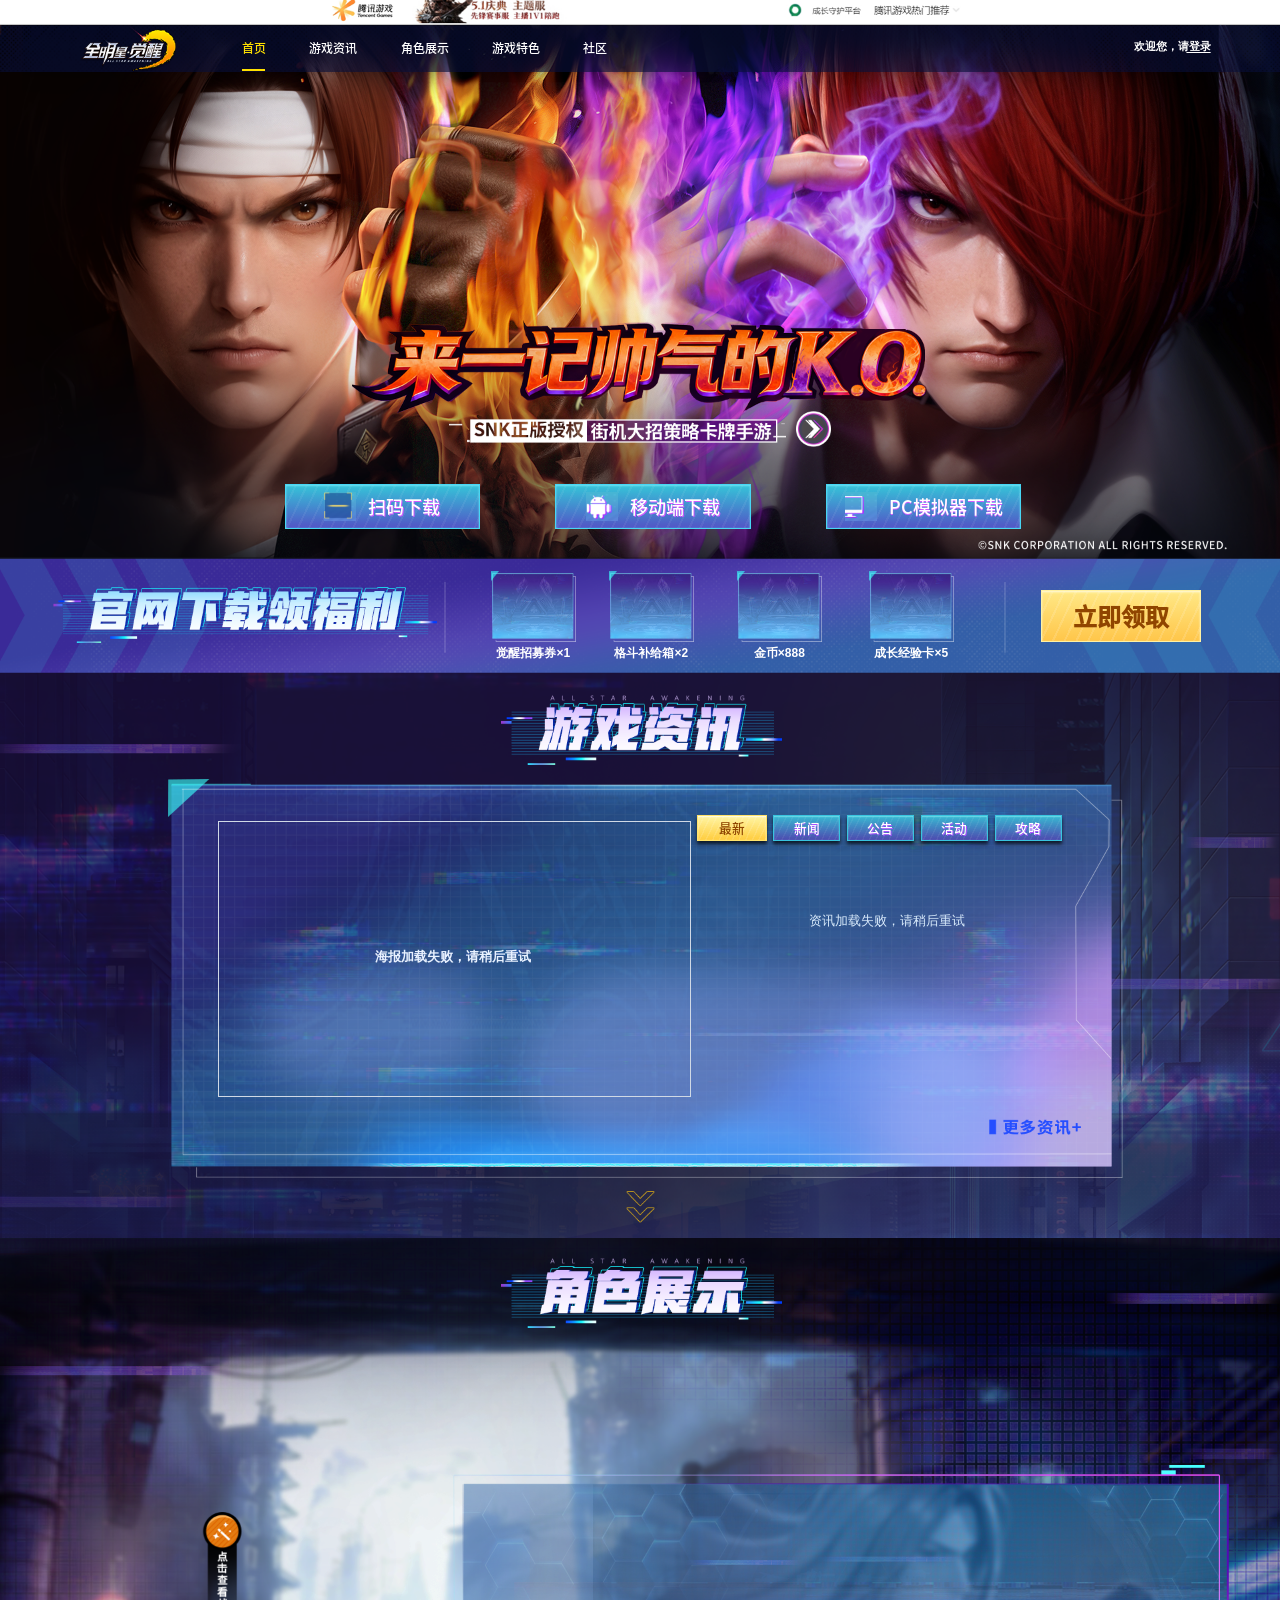
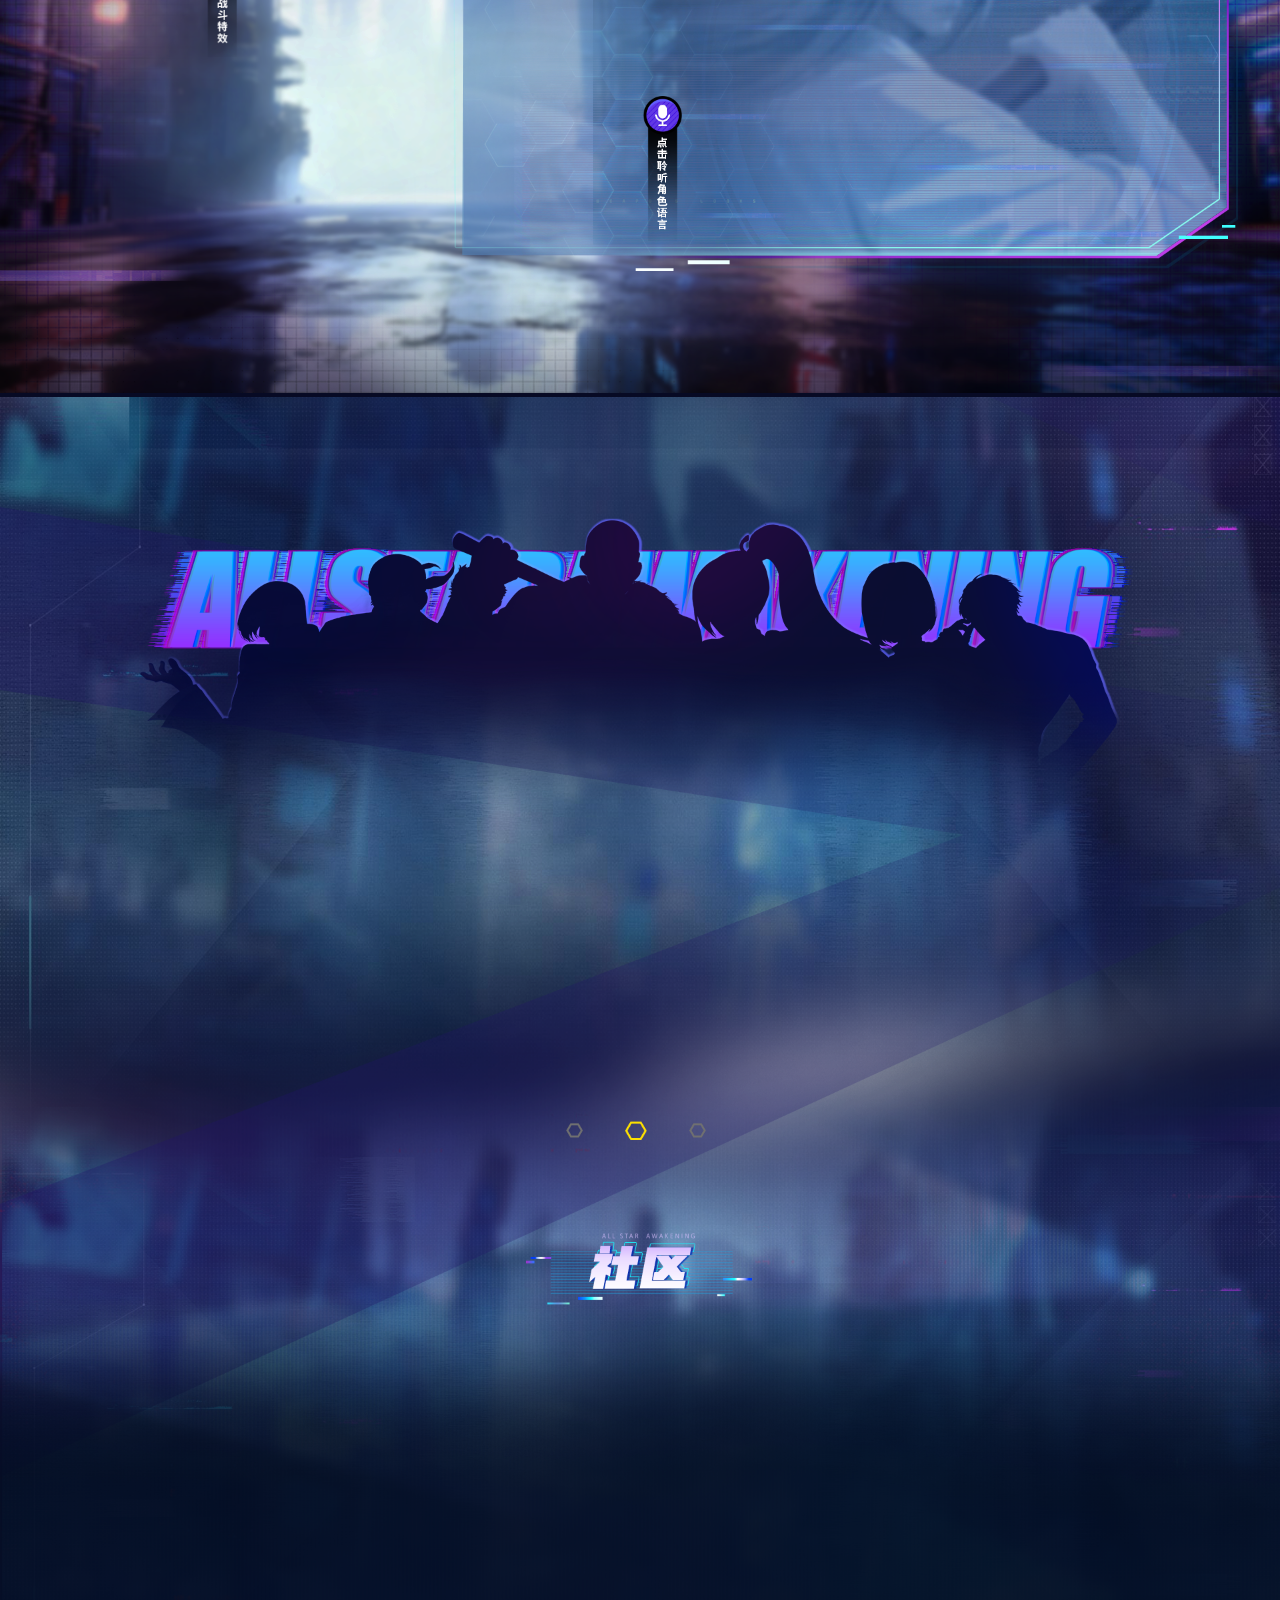
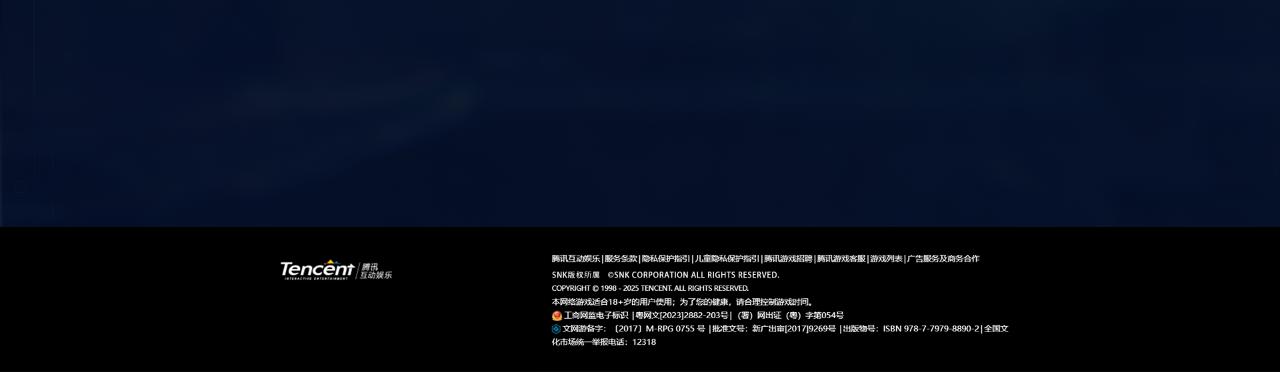
==== commit 9bcc313e: "五次" ====
--- a/index.html
+++ b/index.html
@@ -9,12 +9,13 @@
   <title>全明星觉醒 - 移动端官网</title>
   <!-- 页面设计：项目设计稿 | 页面制作：前端还原 | 创建：2026-11-05 -->
   <script>
-    if (!/Android|webOS|iPhone|iPad|iPod|BlackBerry|IEMobile|Opera Mini/i.test(navigator.userAgent)) {
+    if (!/^(localhost|127\.0\.0\.1)$/.test(location.hostname) && new URLSearchParams(location.search).get('preview') !== 'mobile' && !/Android|webOS|iPhone|iPad|iPod|BlackBerry|IEMobile|Opera Mini/i.test(navigator.userAgent)) {
       location.replace('pc/index.html' + location.search + location.hash)
     }
   </script>
   <link rel="stylesheet" href="css/index.css">
   <link rel="stylesheet" href="css/animation.css">
+  <link rel="stylesheet" href="css/news-detail.css">
 </head>
 <body>
   <main class="page">
@@ -24,8 +25,8 @@
       <img class="hero" src="ossweb-img/hero.png" width="750" height="1326" alt="全明星觉醒人物主视觉">
       <div class="topbar">
         <a class="logo-link" href="#home" aria-label="返回首页" data-track="nav_logo_home" data-track-type="btn" data-track-label="点击Logo返回首页"><img class="logo" src="ossweb-img/logo.png" width="143" height="77" alt="全明星觉醒"></a>
-        <img class="welcome" src="ossweb-img/welcome.png" width="112" height="24" alt="欢迎您，请">
-        <a class="login-trigger" href="#login" aria-label="登录" aria-haspopup="dialog" data-track="login_open" data-track-type="btn" data-track-label="打开登录弹窗"><img class="login" src="ossweb-img/login.png" width="44" height="21" alt=""><img class="login-underline" src="ossweb-img/login-underline.png" width="44" height="1" alt=""></a>
+        <span class="welcome">欢迎您，请</span>
+        <a class="login-trigger" href="#login" aria-label="登录" aria-haspopup="dialog" data-track="login_open" data-track-type="btn" data-track-label="打开登录弹窗"><span class="login">登录</span><img class="login-underline" src="ossweb-img/login-underline.png" width="44" height="1" alt=""></a>
         <a class="menu-trigger" href="#site-nav" aria-label="打开导航菜单" aria-controls="site-nav" aria-expanded="false" data-track="nav_menu_toggle" data-track-type="btn" data-track-label="切换导航菜单"><img class="menu" src="ossweb-img/menu.png" width="44" height="35" alt=""></a>
         <nav class="site-nav" id="site-nav" aria-label="页面导航" hidden>
           <a href="#home" data-track="nav_home" data-track-type="btn" data-track-label="导航首页">首页</a>
@@ -40,15 +41,15 @@
       <img class="subtitle" src="ossweb-img/subtitle.png" width="490" height="35" alt="SNK正版授权，街机大招策略卡牌手游">
       <a class="play-trigger" href="#video-dialog" aria-label="播放宣传视频" aria-haspopup="dialog" data-video-id="m3093w4tk4a" data-track="video_play" data-track-type="btn" data-track-label="播放宣传视频"><img class="play" src="ossweb-img/play.png" width="52" height="51" alt=""></a>
       <a class="hero-down" href="#gift" aria-label="查看下载福利" data-track="nav_scroll_gift" data-track-type="btn" data-track-label="向下查看下载福利"><img src="ossweb-img/down-arrow.png" width="40" height="43" alt=""></a>
-      <a class="ios download-link message-link" href="#site-message" aria-label="iOS 下载" data-message="iOS 下载地址待提供" data-track="download_ios" data-track-type="download" data-track-label="iOS下载"><img src="ossweb-img/ios.png" width="424" height="75" alt="iOS 下载"></a>
-      <a class="android download-link message-link" href="#site-message" aria-label="安卓下载" data-message="安卓下载地址待提供" data-track="download_android" data-track-type="download" data-track-label="安卓下载"><img src="ossweb-img/android.png" width="424" height="75" alt="安卓下载"></a>
+      <a class="ios download-link message-link" href="#site-message" aria-label="iOS 下载" data-message="iOS 下载地址待提供" data-track="download_ios" data-track-type="download" data-track-label="iOS下载"><span class="download-icon" aria-hidden="true"></span><span>iOS 下载</span></a>
+      <a class="android download-link message-link" href="#site-message" aria-label="安卓下载" data-message="安卓下载地址待提供" data-track="download_android" data-track-type="download" data-track-label="安卓下载"><span class="download-icon" aria-hidden="true"></span><span>安卓下载</span></a>
       <img class="hero-copyright" src="ossweb-img/copyright.png" width="373" height="13" alt="©SNK CORPORATION ALL RIGHTS RESERVED.">
     </header>
 
     <section class="gift part" id="gift" aria-label="官网下载领福利">
       <img class="gift-bg" src="ossweb-img/gift-bg.png" width="750" height="217" alt="">
       <img class="gift-title toTopSmall" src="ossweb-img/gift-title.png" width="414" height="60" alt="官网下载领福利">
-      <a class="claim-trigger" href="#login" aria-label="立即领取" aria-haspopup="dialog" data-track="gift_claim_open" data-track-type="btn" data-track-label="领取礼包前登录"><img class="claim" src="ossweb-img/claim.png" width="152" height="49" alt=""></a>
+      <a class="claim-trigger" href="#login" aria-label="立即领取" aria-haspopup="dialog" data-track="gift_claim_open" data-track-type="btn" data-track-label="领取礼包前登录"><span class="claim">立即领取</span></a>
       <ul class="gift-list">
         <li><img src="ossweb-img/gift-item.png" width="107" height="98" alt="游戏道具"><span class="item-count api-text" data-content="giftItems.0.label"></span></li>
         <li><img src="ossweb-img/gift-item.png" width="107" height="98" alt="游戏道具"><span class="item-count api-text" data-content="giftItems.1.label"></span></li>
@@ -62,43 +63,30 @@
       <h2 class="news-heading toTopSmall"><img src="ossweb-img/news-title.png" width="277" height="69" alt="游戏资讯"></h2>
       <div class="news-feature">
         <img class="news-frame" src="ossweb-img/news-frame.png" width="708" height="458" alt="">
-        <div class="news-carousel" role="group" aria-label="游戏资讯海报轮播，第 3 张，共 4 张">
-          <div class="news-carousel-track">
-            <img src="ossweb-img/news-poster.png" width="598" height="348" alt="" aria-hidden="true">
-            <img src="ossweb-img/news-poster.png" width="598" height="348" alt="" aria-hidden="true">
-            <img src="ossweb-img/news-poster.png" width="598" height="348" alt="" aria-hidden="true">
-            <img src="ossweb-img/news-poster.png" width="598" height="348" alt="不知火舞卡牌对决新纪元">
-            <img src="ossweb-img/news-poster.png" width="598" height="348" alt="" aria-hidden="true">
-            <img src="ossweb-img/news-poster.png" width="598" height="348" alt="" aria-hidden="true">
-          </div>
-        </div>
-        <span class="news-caption api-text" data-content="news.caption"></span>
+        <div class="news-carousel" role="group" aria-label="游戏资讯海报轮播" aria-busy="true"><div class="news-carousel-track"></div></div>
+        <p class="news-carousel-status" role="status">海报加载中…</p>
+        <span class="news-caption api-text"></span>
         <div class="news-pagination" aria-label="选择资讯海报">
-          <img src="ossweb-img/news-pagination.png" width="622" height="84" alt="">
-          <a class="news-page" href="#news-slide-1" aria-label="第 1 张资讯海报" data-slide="0" data-track="news_slide_1" data-track-type="btn" data-track-label="资讯海报第1张"></a>
-          <a class="news-page" href="#news-slide-2" aria-label="第 2 张资讯海报" data-slide="1" data-track="news_slide_2" data-track-type="btn" data-track-label="资讯海报第2张"></a>
-          <a class="news-page is-active" href="#news-slide-3" aria-label="第 3 张资讯海报" aria-current="true" data-slide="2" data-track="news_slide_3" data-track-type="btn" data-track-label="资讯海报第3张"></a>
-          <a class="news-page" href="#news-slide-4" aria-label="第 4 张资讯海报" data-slide="3" data-track="news_slide_4" data-track-type="btn" data-track-label="资讯海报第4张"></a>
         </div>
       </div>
       <div class="news-panel">
         <img class="news-panel-bg" src="ossweb-img/news-panel.png" width="713" height="622" alt="">
         <div class="news-tabs" aria-label="资讯分类">
-          <a class="news-tab is-active" href="#news-list" aria-label="最新" aria-current="true" data-category="latest" data-track="news_tab_latest" data-track-type="btn" data-track-label="最新资讯"><img class="tab-unselected" src="ossweb-img/tab-latest-unselected.png" width="123" height="45" alt=""><img class="tab-selected" src="ossweb-img/tab-latest.png" width="128" height="47" alt=""></a>
-          <a class="news-tab" href="#news-list" aria-label="新闻" data-category="news" data-track="news_tab_news" data-track-type="btn" data-track-label="新闻资讯"><img class="tab-unselected" src="ossweb-img/tab-news.png" width="122" height="45" alt=""><img class="tab-selected" src="ossweb-img/tab-news-selected.png" width="129" height="47" alt=""></a>
-          <a class="news-tab" href="#news-list" aria-label="公告" data-category="notice" data-track="news_tab_notice" data-track-type="btn" data-track-label="公告资讯"><img class="tab-unselected" src="ossweb-img/tab-notice.png" width="124" height="45" alt=""><img class="tab-selected" src="ossweb-img/tab-notice-selected.png" width="126" height="47" alt=""></a>
-          <a class="news-tab" href="#news-list" aria-label="活动" data-category="event" data-track="news_tab_event" data-track-type="btn" data-track-label="活动资讯"><img class="tab-unselected" src="ossweb-img/tab-event.png" width="127" height="45" alt=""><img class="tab-selected" src="ossweb-img/tab-event-selected.png" width="129" height="47" alt=""></a>
-          <a class="news-tab" href="#news-list" aria-label="攻略" data-category="guide" data-track="news_tab_guide" data-track-type="btn" data-track-label="攻略资讯"><img class="tab-unselected" src="ossweb-img/tab-guide.png" width="126" height="45" alt=""><img class="tab-selected" src="ossweb-img/tab-guide-selected.png" width="126" height="47" alt=""></a>
+          <a class="news-tab is-active" href="#news-list" aria-label="最新" aria-current="true" data-category="latest" data-track="news_tab_latest" data-track-type="btn" data-track-label="最新资讯"><span data-content="news.categories.latest">最新</span></a>
+          <a class="news-tab" href="#news-list" aria-label="新闻" data-category="news" data-track="news_tab_news" data-track-type="btn" data-track-label="新闻资讯"><span data-content="news.categories.news">新闻</span></a>
+          <a class="news-tab" href="#news-list" aria-label="公告" data-category="notice" data-track="news_tab_notice" data-track-type="btn" data-track-label="公告资讯"><span data-content="news.categories.notice">公告</span></a>
+          <a class="news-tab" href="#news-list" aria-label="活动" data-category="event" data-track="news_tab_event" data-track-type="btn" data-track-label="活动资讯"><span data-content="news.categories.event">活动</span></a>
+          <a class="news-tab" href="#news-list" aria-label="攻略" data-category="guide" data-track="news_tab_guide" data-track-type="btn" data-track-label="攻略资讯"><span data-content="news.categories.guide">攻略</span></a>
         </div>
         <ul class="news-list" id="news-list">
-          <li><img class="row-bg" src="ossweb-img/news-row.png" width="692" height="92" alt=""><span class="category api-text" data-content="news.items.0.category"></span><span class="news-text"><span class="news-separator" aria-hidden="true">■</span><span class="news-tag api-text" data-content="news.items.0.tag"></span><span class="news-title-text api-text" data-content="news.items.0.title"></span></span><span class="date api-text" data-content="news.items.0.date"></span><a href="#" class="row-hit" aria-label="查看第1条资讯" data-action="news-item" data-track="news_item_1"></a></li>
-          <li><img class="row-bg" src="ossweb-img/news-row.png" width="692" height="92" alt=""><span class="category api-text" data-content="news.items.1.category"></span><span class="news-text"><span class="news-separator" aria-hidden="true">■</span><span class="news-tag api-text" data-content="news.items.1.tag"></span><span class="news-title-text api-text" data-content="news.items.1.title"></span></span><span class="date api-text" data-content="news.items.1.date"></span><a href="#" class="row-hit" aria-label="查看第2条资讯" data-action="news-item" data-track="news_item_2"></a></li>
-          <li><img class="row-bg" src="ossweb-img/news-row.png" width="692" height="92" alt=""><span class="category api-text" data-content="news.items.2.category"></span><span class="news-text"><span class="news-separator" aria-hidden="true">■</span><span class="news-tag api-text" data-content="news.items.2.tag"></span><span class="news-title-text api-text" data-content="news.items.2.title"></span></span><span class="date api-text" data-content="news.items.2.date"></span><a href="#" class="row-hit" aria-label="查看第3条资讯" data-action="news-item" data-track="news_item_3"></a></li>
-          <li><img class="row-bg" src="ossweb-img/news-row.png" width="692" height="92" alt=""><span class="category api-text" data-content="news.items.3.category"></span><span class="news-text"><span class="news-separator" aria-hidden="true">■</span><span class="news-tag api-text" data-content="news.items.3.tag"></span><span class="news-title-text api-text" data-content="news.items.3.title"></span></span><span class="date api-text" data-content="news.items.3.date"></span><a href="#" class="row-hit" aria-label="查看第4条资讯" data-action="news-item" data-track="news_item_4"></a></li>
-          <li><img class="row-bg" src="ossweb-img/news-row.png" width="692" height="92" alt=""><span class="category api-text" data-content="news.items.4.category"></span><span class="news-text"><span class="news-separator" aria-hidden="true">■</span><span class="news-tag api-text" data-content="news.items.4.tag"></span><span class="news-title-text api-text" data-content="news.items.4.title"></span></span><span class="date api-text" data-content="news.items.4.date"></span><a href="#" class="row-hit" aria-label="查看第5条资讯" data-action="news-item" data-track="news_item_5"></a></li>
+          <li hidden><img class="row-bg" src="ossweb-img/news-row.png" width="692" height="92" alt=""><span class="category api-text" data-content="news.items.0.category"></span><span class="news-text"><span class="news-separator" aria-hidden="true">■</span><span class="news-tag api-text" data-content="news.items.0.tag"></span><span class="news-title-text api-text" data-content="news.items.0.title"></span></span><span class="date api-text" data-content="news.items.0.date"></span><a href="#" class="row-hit" aria-label="查看第1条资讯" data-action="news-item" data-track="news_item_1"></a></li>
+          <li hidden><img class="row-bg" src="ossweb-img/news-row.png" width="692" height="92" alt=""><span class="category api-text" data-content="news.items.1.category"></span><span class="news-text"><span class="news-separator" aria-hidden="true">■</span><span class="news-tag api-text" data-content="news.items.1.tag"></span><span class="news-title-text api-text" data-content="news.items.1.title"></span></span><span class="date api-text" data-content="news.items.1.date"></span><a href="#" class="row-hit" aria-label="查看第2条资讯" data-action="news-item" data-track="news_item_2"></a></li>
+          <li hidden><img class="row-bg" src="ossweb-img/news-row.png" width="692" height="92" alt=""><span class="category api-text" data-content="news.items.2.category"></span><span class="news-text"><span class="news-separator" aria-hidden="true">■</span><span class="news-tag api-text" data-content="news.items.2.tag"></span><span class="news-title-text api-text" data-content="news.items.2.title"></span></span><span class="date api-text" data-content="news.items.2.date"></span><a href="#" class="row-hit" aria-label="查看第3条资讯" data-action="news-item" data-track="news_item_3"></a></li>
+          <li hidden><img class="row-bg" src="ossweb-img/news-row.png" width="692" height="92" alt=""><span class="category api-text" data-content="news.items.3.category"></span><span class="news-text"><span class="news-separator" aria-hidden="true">■</span><span class="news-tag api-text" data-content="news.items.3.tag"></span><span class="news-title-text api-text" data-content="news.items.3.title"></span></span><span class="date api-text" data-content="news.items.3.date"></span><a href="#" class="row-hit" aria-label="查看第4条资讯" data-action="news-item" data-track="news_item_4"></a></li>
+          <li hidden><img class="row-bg" src="ossweb-img/news-row.png" width="692" height="92" alt=""><span class="category api-text" data-content="news.items.4.category"></span><span class="news-text"><span class="news-separator" aria-hidden="true">■</span><span class="news-tag api-text" data-content="news.items.4.tag"></span><span class="news-title-text api-text" data-content="news.items.4.title"></span></span><span class="date api-text" data-content="news.items.4.date"></span><a href="#" class="row-hit" aria-label="查看第5条资讯" data-action="news-item" data-track="news_item_5"></a></li>
         </ul>
         <p class="news-empty" hidden>暂无相关资讯</p>
-        <a class="news-more message-link" href="#site-message" aria-label="更多资讯" data-message="更多资讯页面待接入" data-track="news_more" data-track-type="btn" data-track-label="更多资讯"><img src="ossweb-img/news-more.png" width="138" height="24" alt=""></a>
+        <a class="news-more message-link" href="#site-message" aria-label="更多资讯" data-message="更多资讯页面待接入" data-track="news_more" data-track-type="btn" data-track-label="更多资讯">更多资讯+</a>
       </div>
       <img class="news-down" src="ossweb-img/down-arrow.png" width="40" height="43" alt="">
     </section>
@@ -108,8 +96,8 @@
       <div class="character-backdrop" aria-hidden="true"></div>
       <h2><img class="character-title toTopSmall" src="ossweb-img/character-title.png" width="283" height="71" alt="角色展示"></h2>
       <img class="character-art" src="ossweb-img/character-art.png" width="750" height="776" alt="橘右京角色立绘">
-      <a class="character-action effect" href="#video-dialog" aria-label="查看战斗特效" aria-haspopup="dialog" data-video-id="m3093w4tk4a" data-track="character_effect" data-track-type="btn" data-track-label="查看战斗特效"><img src="ossweb-img/effect.png" width="49" height="177" alt=""></a>
-      <a class="character-action voice" href="#video-dialog" aria-label="聆听角色语音" aria-haspopup="dialog" data-video-id="m3093w4tk4a" data-track="character_voice" data-track-type="btn" data-track-label="聆听角色语音"><img src="ossweb-img/voice.png" width="48" height="177" alt=""></a>
+      <a class="character-action effect" href="#video-dialog" aria-label="查看战斗特效" aria-haspopup="dialog" data-video-id="m3093w4tk4a" data-track="character_effect" data-track-type="btn" data-track-label="查看战斗特效"><span class="action-icon" aria-hidden="true"></span><span class="action-label">点击查看战斗特效</span></a>
+      <a class="character-action voice" href="#video-dialog" aria-label="聆听角色语音" aria-haspopup="dialog" data-video-id="m3093w4tk4a" data-track="character_voice" data-track-type="btn" data-track-label="聆听角色语音"><span class="action-icon" aria-hidden="true"></span><span class="action-label">点击聆听角色语音</span></a>
       <div class="character-info">
         <img class="character-panel" src="ossweb-img/character-panel.png" width="730" height="408" alt="">
         <img class="character-decor" src="ossweb-img/character-decor.png" width="512" height="14" alt="">
@@ -126,7 +114,7 @@
           <div><dt><span class="api-text" data-content="character.facts.interest.label"></span></dt><dd><span class="api-text" data-content="character.facts.interest.value"></span></dd></div>
           <div><dt><span class="api-text" data-content="character.facts.important.label"></span></dt><dd><span class="api-text" data-content="character.facts.important.value"></span></dd></div>
         </dl>
-        <img class="school" src="ossweb-img/school.png" width="206" height="51" alt="神梦想一刀流">
+        <span class="school api-text" data-content="character.school"></span>
       </div>
       <div class="character-pending" role="status" aria-live="polite"><img src="ossweb-img/portrait-1.png" width="105" height="106" alt=""><p>角色资料待开放</p></div>
       <div class="character-picker">
@@ -136,14 +124,14 @@
         <a class="character-picker-action portrait portrait-three" href="#" aria-label="查看角色三" data-character-index="2" data-track="character_portrait_3" data-track-type="btn" data-track-label="查看角色三"><img src="ossweb-img/portrait-3.png" width="106" height="106" alt=""></a>
         <a class="character-picker-action portrait portrait-four" href="#" aria-label="查看角色四" data-character-index="3" data-track="character_portrait_4" data-track-type="btn" data-track-label="查看角色四"><img src="ossweb-img/portrait-4.png" width="106" height="105" alt=""></a>
         <a class="character-picker-action picker-right" href="#" aria-label="下一位角色" data-character-step="1" data-track="character_next" data-track-type="btn" data-track-label="下一位角色"><img src="ossweb-img/arrow-right.png" width="31" height="35" alt=""></a>
-        <img class="coming" src="ossweb-img/coming.png" width="109" height="42" alt="敬请期待">
+        <span class="coming api-text" data-content="ui.coming"></span>
       </div>
     </section>
 
     <section class="features part" id="features" aria-label="游戏特色">
       <h2><img class="features-title toTopSmall" src="ossweb-img/feature-title.png" width="283" height="71" alt="游戏特色"></h2>
       <img class="feature-decor" src="ossweb-img/feature-decor.png" width="750" height="568" alt="">
-      <div class="feature-gallery" aria-label="游戏特色图片轮播">
+      <div class="feature-gallery" aria-label="游戏特色图片轮播" data-status-text="特色内容加载中…">
         <div class="feature-slide is-prev" data-slide="0"><img src="ossweb-img/feature-left.png" width="447" height="256" alt="街机手感，重燃记忆"></div>
         <div class="feature-slide is-active" data-slide="1"><img src="ossweb-img/feature-main.png" width="558" height="320" alt="宿命之战再启，全明星登场"></div>
         <div class="feature-slide is-next" data-slide="2"><img src="ossweb-img/feature-right.png" width="447" height="256" alt="格斗家集结"></div>
@@ -161,16 +149,16 @@
       <img class="community-bg" src="ossweb-img/community-bg.png" width="750" height="582" alt="">
       <h2><img class="community-title toTopSmall" src="ossweb-img/community-title.png" width="233" height="75" alt="社区"></h2>
       <ul class="social-list">
-        <li><a class="social-link" href="#" aria-label="微信公众号" data-track="community_wechat" data-track-type="link" data-track-label="微信公众号"><img src="ossweb-img/social-wechat.png" width="110" height="142" alt="微信公众号"><span class="social-qr" aria-hidden="true"><img src="ossweb-img/pc/social-wechat-demo-qr.png" width="304" height="369" alt=""><span>演示二维码</span></span></a></li>
-        <li><a class="social-link" href="#" aria-label="微信游戏圈" data-track="community_game" data-track-type="link" data-track-label="微信游戏圈"><img src="ossweb-img/social-game.png" width="109" height="142" alt="微信游戏圈"><span class="social-qr" aria-hidden="true"><img src="ossweb-img/pc/social-wechat-demo-qr.png" width="304" height="369" alt=""><span>演示二维码</span></span></a></li>
-        <li><a class="social-link" href="#" aria-label="官方微信群" data-track="community_group" data-track-type="link" data-track-label="官方微信群"><img src="ossweb-img/social-group.png" width="110" height="142" alt="官方微信群"><span class="social-qr" aria-hidden="true"><img src="ossweb-img/pc/social-wechat-demo-qr.png" width="304" height="369" alt=""><span>演示二维码</span></span></a></li>
-        <li><a class="social-link" href="#" aria-label="官方QQ群" data-track="community_qq" data-track-type="link" data-track-label="官方QQ群"><img src="ossweb-img/social-qq.png" width="110" height="144" alt="官方QQ群"><span class="social-qr" aria-hidden="true"><img src="ossweb-img/pc/social-wechat-demo-qr.png" width="304" height="369" alt=""><span>演示二维码</span></span></a></li>
-        <li><a class="social-link" href="#" aria-label="手Q频道" data-track="community_channel" data-track-type="link" data-track-label="手Q频道"><img src="ossweb-img/social-channel.png" width="109" height="145" alt="手Q频道"><span class="social-qr" aria-hidden="true"><img src="ossweb-img/pc/social-wechat-demo-qr.png" width="304" height="369" alt=""><span>演示二维码</span></span></a></li>
-        <li><a class="social-link" href="#" aria-label="TapTap" data-track="community_taptap" data-track-type="link" data-track-label="TapTap"><img src="ossweb-img/social-taptap.png" width="110" height="142" alt="TapTap"><span class="social-qr" aria-hidden="true"><img src="ossweb-img/pc/social-wechat-demo-qr.png" width="304" height="369" alt=""><span>演示二维码</span></span></a></li>
-        <li><a class="social-link" href="#" aria-label="微信视频号" data-track="community_video" data-track-type="link" data-track-label="微信视频号"><img src="ossweb-img/social-video.png" width="109" height="141" alt="微信视频号"><span class="social-qr" aria-hidden="true"><img src="ossweb-img/pc/social-wechat-demo-qr.png" width="304" height="369" alt=""><span>演示二维码</span></span></a></li>
-        <li><a class="social-link" href="#" aria-label="抖音" data-track="community_douyin" data-track-type="link" data-track-label="抖音"><img src="ossweb-img/social-douyin.png" width="110" height="142" alt="抖音"><span class="social-qr" aria-hidden="true"><img src="ossweb-img/pc/social-wechat-demo-qr.png" width="304" height="369" alt=""><span>演示二维码</span></span></a></li>
-        <li><a class="social-link" href="#" aria-label="哔哩哔哩" data-track="community_bilibili" data-track-type="link" data-track-label="哔哩哔哩"><img src="ossweb-img/social-bilibili.png" width="110" height="142" alt="哔哩哔哩"><span class="social-qr" aria-hidden="true"><img src="ossweb-img/pc/social-wechat-demo-qr.png" width="304" height="369" alt=""><span>演示二维码</span></span></a></li>
-        <li><a class="social-link" href="#" aria-label="微博" data-track="community_weibo" data-track-type="link" data-track-label="微博"><img src="ossweb-img/social-weibo.png" width="109" height="142" alt="微博"><span class="social-qr" aria-hidden="true"><img src="ossweb-img/pc/social-wechat-demo-qr.png" width="304" height="369" alt=""><span>演示二维码</span></span></a></li>
+        <li><a class="social-link" href="#" aria-label="微信公众号" data-track="community_wechat" data-track-type="link" data-track-label="微信公众号"><img src="ossweb-img/social-wechat.png" width="110" height="142" alt=""><span class="social-name">微信公众号</span><span class="social-en" aria-hidden="true">WECHAT</span><span class="social-qr" aria-hidden="true"><img src="ossweb-img/pc/social-wechat-demo-qr.png" width="304" height="369" alt=""><span>演示二维码</span></span></a></li>
+        <li><a class="social-link" href="#" aria-label="微信游戏圈" data-track="community_game" data-track-type="link" data-track-label="微信游戏圈"><img src="ossweb-img/social-game.png" width="109" height="142" alt=""><span class="social-name">微信游戏圈</span><span class="social-en" aria-hidden="true">GAME CIRCLE</span><span class="social-qr" aria-hidden="true"><img src="ossweb-img/pc/social-wechat-demo-qr.png" width="304" height="369" alt=""><span>演示二维码</span></span></a></li>
+        <li><a class="social-link" href="#" aria-label="官方微信群" data-track="community_group" data-track-type="link" data-track-label="官方微信群"><img src="ossweb-img/social-group.png" width="110" height="142" alt=""><span class="social-name">官方微信群</span><span class="social-en" aria-hidden="true">WECHAT GROUP</span><span class="social-qr" aria-hidden="true"><img src="ossweb-img/pc/social-wechat-demo-qr.png" width="304" height="369" alt=""><span>演示二维码</span></span></a></li>
+        <li><a class="social-link" href="#" aria-label="官方QQ群" data-track="community_qq" data-track-type="link" data-track-label="官方QQ群"><img src="ossweb-img/social-qq.png" width="110" height="144" alt=""><span class="social-name">官方QQ群</span><span class="social-en" aria-hidden="true">OFFICIAL QQ</span><span class="social-qr" aria-hidden="true"><img src="ossweb-img/pc/social-wechat-demo-qr.png" width="304" height="369" alt=""><span>演示二维码</span></span></a></li>
+        <li><a class="social-link" href="#" aria-label="手Q频道" data-track="community_channel" data-track-type="link" data-track-label="手Q频道"><img src="ossweb-img/social-channel.png" width="109" height="145" alt=""><span class="social-name">手Q频道</span><span class="social-en" aria-hidden="true">QQ GUILD</span><span class="social-qr" aria-hidden="true"><img src="ossweb-img/pc/social-wechat-demo-qr.png" width="304" height="369" alt=""><span>演示二维码</span></span></a></li>
+        <li><a class="social-link" href="#" aria-label="TapTap" data-track="community_taptap" data-track-type="link" data-track-label="TapTap"><img src="ossweb-img/social-taptap.png" width="110" height="142" alt=""><span class="social-name">TapTap</span><span class="social-en" aria-hidden="true">TAP TAP</span><span class="social-qr" aria-hidden="true"><img src="ossweb-img/pc/social-wechat-demo-qr.png" width="304" height="369" alt=""><span>演示二维码</span></span></a></li>
+        <li><a class="social-link" href="#" aria-label="微信视频号" data-track="community_video" data-track-type="link" data-track-label="微信视频号"><img src="ossweb-img/social-video.png" width="109" height="141" alt=""><span class="social-name">微信视频号</span><span class="social-en" aria-hidden="true">VIDEO ACCOUNT</span><span class="social-qr" aria-hidden="true"><img src="ossweb-img/pc/social-wechat-demo-qr.png" width="304" height="369" alt=""><span>演示二维码</span></span></a></li>
+        <li><a class="social-link" href="#" aria-label="抖音" data-track="community_douyin" data-track-type="link" data-track-label="抖音"><img src="ossweb-img/social-douyin.png" width="110" height="142" alt=""><span class="social-name">抖音</span><span class="social-en" aria-hidden="true">TIKTOK</span><span class="social-qr" aria-hidden="true"><img src="ossweb-img/pc/social-wechat-demo-qr.png" width="304" height="369" alt=""><span>演示二维码</span></span></a></li>
+        <li><a class="social-link" href="#" aria-label="哔哩哔哩" data-track="community_bilibili" data-track-type="link" data-track-label="哔哩哔哩"><img src="ossweb-img/social-bilibili.png" width="110" height="142" alt=""><span class="social-name">哔哩哔哩</span><span class="social-en" aria-hidden="true">BILIBILI</span><span class="social-qr" aria-hidden="true"><img src="ossweb-img/pc/social-wechat-demo-qr.png" width="304" height="369" alt=""><span>演示二维码</span></span></a></li>
+        <li><a class="social-link" href="#" aria-label="微博" data-track="community_weibo" data-track-type="link" data-track-label="微博"><img src="ossweb-img/social-weibo.png" width="109" height="142" alt=""><span class="social-name">微博</span><span class="social-en" aria-hidden="true">WEIBO</span><span class="social-qr" aria-hidden="true"><img src="ossweb-img/pc/social-wechat-demo-qr.png" width="304" height="369" alt=""><span>演示二维码</span></span></a></li>
       </ul>
     </section>
 
@@ -183,8 +171,8 @@
       <img class="login-panel" src="ossweb-img/login-panel.png" width="644" height="555" alt="">
       <img class="login-title" src="ossweb-img/login-title.png" width="421" height="105" alt="请先登录">
       <a class="login-close" href="#close" aria-label="关闭登录弹窗" data-track="login_close" data-track-type="btn" data-track-label="关闭登录弹窗"><img src="ossweb-img/login-close.png" width="62" height="49" alt=""></a>
-      <a class="login-choice login-wechat" href="#wechat-login" aria-label="微信登录" data-provider="wechat" data-track="login_wechat" data-track-type="btn" data-track-label="微信登录"><img src="ossweb-img/login-wechat.png" width="151" height="193" alt="微信登录"></a>
-      <a class="login-choice login-qq" href="#qq-login" aria-label="QQ登录" data-provider="qq" data-track="login_qq" data-track-type="btn" data-track-label="QQ登录"><img src="ossweb-img/login-qq.png" width="151" height="193" alt="QQ登录"></a>
+      <a class="login-choice login-wechat" href="#wechat-login" aria-label="微信登录" data-provider="wechat" data-track="login_wechat" data-track-type="btn" data-track-label="微信登录"><img src="ossweb-img/login-wechat.png" width="151" height="193" alt=""><span class="login-choice-label">微信</span></a>
+      <a class="login-choice login-qq" href="#qq-login" aria-label="QQ登录" data-provider="qq" data-track="login_qq" data-track-type="btn" data-track-label="QQ登录"><img src="ossweb-img/login-qq.png" width="151" height="193" alt=""><span class="login-choice-label">QQ</span></a>
       <p class="login-status" id="login-status" role="status" aria-live="polite"></p>
     </div>
   </div>
@@ -208,6 +196,7 @@
   <script src="js/character-picker.js"></script>
   <script src="js/community.js"></script>
   <script src="js/content-api.js"></script>
+  <script src="js/ide-news.js"></script>
   <script src="//game.gtimg.cn/images/js/2018foot/foot.js"></script>
 </body>
 </html>
--- a/css/index.css
+++ b/css/index.css
@@ -1,8 +1,10 @@
 @import "reset.css";
+
+@font-face { font-family: "SourceHanSansCN"; src: url("fonts/source-han-sans-cn-medium.otf") format("opentype"); font-style: normal; font-weight: 500; font-display: swap; }
 
 html { overflow-x: hidden; background: #07091e; }
 body { height: auto; min-height: 100%; overflow-x: clip; background: #07091e; color: #fff; }
-.page { --content-font: "Source Han Sans CN", "Source Han Sans SC", "Noto Sans SC", "Microsoft YaHei", sans-serif; position: relative; top: -.7rem; width: 7.5rem; height: 56.8rem; margin: 0 auto -.7rem; overflow: hidden; }
+.page { --content-font: "SourceHanSansCN", "Source Han Sans CN", "Source Han Sans SC", "Noto Sans SC", "Microsoft YaHei", sans-serif; position: relative; top: -.7rem; width: 7.5rem; height: 56.8rem; margin: 0 auto -.7rem; overflow: hidden; }
 .page img { display: block; }
 .canvas { position: absolute; inset: 0; width: 7.5rem; height: 56.8rem; }
 .site-header, .gift, .news, .character, .features, .community, .site-footer { position: absolute; left: 0; width: 7.5rem; }
@@ -12,9 +14,9 @@
 .topbar { position: absolute; z-index: 2; left: 0; top: .7rem; width: 7.5rem; height: 1.18rem; background: #000; }
 .topbar .logo-link { position: absolute; left: .14rem; top: .12rem; width: 1.43rem; height: .77rem; }
 .topbar .logo { left: 0; top: 0; width: 1.43rem; height: .77rem; }
-.topbar .welcome { left: 4.57rem; top: .45rem; width: 1.12rem; height: .24rem; }
+.topbar .welcome { position: absolute; left: 4.57rem; top: .45rem; width: 1.12rem; height: .24rem; color: #fff; font: 700 .18rem/.24rem var(--content-font); white-space: nowrap; }
 .topbar .login-trigger { position: absolute; left: 5.69rem; top: .46rem; width: .44rem; height: .26rem; }
-.topbar .login { left: 0; top: 0; width: .44rem; height: .21rem; filter: drop-shadow(0 .01rem .01rem rgba(0, 0, 0, .7)); }
+.topbar .login { position: absolute; left: 0; top: 0; display: block; width: .44rem; height: .21rem; color: #fff; font: 700 .19rem/.21rem var(--content-font); text-align: center; filter: drop-shadow(0 .01rem .01rem rgba(0, 0, 0, .7)); }
 .topbar .login-underline { left: 0; top: .25rem; width: .44rem; height: .01rem; }
 .topbar .menu-trigger { position: absolute; left: 6.86rem; top: .4rem; width: .44rem; height: .35rem; }
 .topbar .menu { left: 0; top: 0; width: .44rem; height: .35rem; }
@@ -31,7 +33,11 @@
 .hero-down img { width: .3rem; height: .32rem; }
 .ios { position: absolute; z-index: 2; left: 1.65rem; top: 9.46rem; width: 4.24rem; height: .75rem; }
 .android { position: absolute; z-index: 2; left: 1.65rem; top: 10.45rem; width: 4.24rem; height: .75rem; }
-.download-link img { width: 4.24rem; height: .75rem; }
+.download-link { display: flex; align-items: center; justify-content: center; gap: .43rem; box-sizing: border-box; border: .01rem solid #3dc9ee; background: repeating-linear-gradient(115deg, transparent 0, transparent .13rem, rgba(255,255,255,.06) .13rem, rgba(255,255,255,.06) .16rem), linear-gradient(#3ac4d8, #4c56bb); box-shadow: inset 0 .02rem .03rem #82e9ff; color: #fff; font: 500 .36rem/.75rem var(--content-font); text-decoration: none; text-shadow: .02rem .02rem #ce65ff; }
+.download-link:active { filter: brightness(1.15); }
+.download-link .download-icon { display: block; width: .65rem; height: .55rem; flex: none; background-repeat: no-repeat; background-size: 4.24rem .75rem; }
+.download-link.ios .download-icon { background-image: url("../ossweb-img/ios.png"); background-position: -.75rem -.1rem; }
+.download-link.android .download-icon { background-image: url("../ossweb-img/android.png"); background-position: -.75rem -.1rem; }
 .hero-copyright { z-index: 2; left: 1.88rem; top: 11.62rem; width: 3.73rem; height: .13rem; }
 
 .gift { z-index: 2; top: 11.83rem; height: 2.17rem; }
@@ -39,7 +45,7 @@
 .gift-bg { left: 0; top: 0; width: 7.5rem; height: 2.17rem; }
 .gift-title { left: .14rem; top: .11rem; width: 4.14rem; height: .6rem; }
 .claim-trigger { position: absolute; z-index: 1; left: 5.33rem; top: .14rem; width: 1.52rem; height: .49rem; }
-.claim { left: 0; top: 0; width: 1.52rem; height: .49rem; }
+.claim { left: 0; top: 0; display: flex; align-items: center; justify-content: center; box-sizing: border-box; width: 1.52rem; height: .49rem; border: .01rem solid #fff1a3; background: repeating-linear-gradient(115deg, transparent 0, transparent .08rem, rgba(255,255,255,.14) .08rem, rgba(255,255,255,.14) .1rem), linear-gradient(#ffed89, #ffc942); box-shadow: inset 0 .01rem .02rem #fff; color: #8b4300; font: 700 .25rem/.49rem var(--content-font); }
 .gift-list { left: 0; top: 0; width: 7.5rem; height: 2.17rem; }
 .gift-list li { top: .75rem; width: 1.07rem; height: 1.26rem; }
 .gift-list li:nth-child(1) { left: .94rem; }
@@ -58,43 +64,35 @@
 .news-feature img { position: absolute; }
 .news-frame { left: .18rem; top: 1.5rem; width: 7.08rem; height: 4.58rem; }
 .news-carousel { position: absolute; left: .7rem; top: 1.87rem; width: 5.98rem; height: 3.48rem; overflow: hidden; box-shadow: .03rem .05rem .07rem rgba(0, 0, 0, .65); touch-action: pan-y; }
+.news-carousel:not(.is-ready) .news-carousel-track, .news-feature:not(.is-ready) .news-pagination { visibility: hidden; }
+.news-carousel-status { position: absolute; z-index: 2; left: .7rem; top: 3.36rem; width: 5.98rem; margin: 0; color: #e8f1ff; text-align: center; font: 700 .2rem/.3rem var(--content-font); }
+.news-carousel-status[hidden] { display: none; }
 .news-carousel-track { display: flex; width: 35.88rem; height: 3.48rem; transform: translate3d(-17.94rem, 0, 0); }
 .news-feature .news-carousel-track img { position: static; flex: 0 0 5.98rem; width: 5.98rem; height: 3.48rem; }
 .news-feature::after { content: ""; position: absolute; left: .7rem; top: 1.87rem; width: 6rem; height: 3.5rem; box-sizing: border-box; border-top: .02rem solid #e8edf2; border-right: .02rem solid #35f5f6; border-bottom: .02rem solid #35f5f6; pointer-events: none; }
 .news-caption { left: .89rem; top: 4.82rem; width: 3.1rem; height: .24rem; }
 .news-caption.api-text { position: absolute; z-index: 2; overflow: hidden; color: #fff; font: 700 .19rem/.24rem "Microsoft YaHei", sans-serif; white-space: nowrap; }
 .news-pagination { position: absolute; left: .51rem; top: 4.82rem; width: 6.22rem; height: .84rem; }
-.news-pagination img { left: 0; top: 0; width: 6.22rem; height: .84rem; pointer-events: none; }
+.news-pagination::before { position: absolute; left: 0; top: .8rem; width: 6.22rem; height: .01rem; background: rgba(255,255,255,.65); content: ''; pointer-events: none; }
+.news-pagination::after { position: absolute; right: 0; top: 0; width: .4rem; height: .84rem; background: url("../ossweb-img/news-pagination.png") right top / 6.22rem .84rem no-repeat; content: ''; pointer-events: none; }
 .news-page { position: absolute; z-index: 1; top: .69rem; width: .4rem; height: .15rem; }
 .news-page:nth-of-type(1) { left: 1.98rem; }
 .news-page:nth-of-type(2) { left: 2.49rem; }
 .news-page:nth-of-type(3) { left: 2.99rem; }
 .news-page:nth-of-type(4) { left: 3.5rem; }
 .news-page::after { content: ""; position: absolute; left: 0; top: .08rem; width: .4rem; height: .06rem; background: #fff; }
-.news-page.is-active::after { top: .09rem; height: .05rem; background: url("../ossweb-img/news-pagination.png") -3rem -.78rem / 6.22rem .84rem no-repeat; }
+.news-page.is-active::after { top: .09rem; height: .05rem; background: linear-gradient(90deg, #ffed9b, #ffc343); }
 .news-panel { position: absolute; left: 0; top: 0; width: 7.5rem; height: 12.53rem; }
 .news-panel-bg { position: absolute; left: .17rem; top: 6.31rem; width: 7.13rem; height: 6.22rem; }
 .news-tabs { position: absolute; left: 0; top: 6.51rem; width: 7.5rem; height: .47rem; }
-.news-tab { position: absolute; top: 0; height: .47rem; }
-.news-tab img { position: absolute; left: 0; top: 0; filter: drop-shadow(0 .05rem .04rem rgba(0, 0, 0, .8)); }
-.news-tab .tab-selected { opacity: 0; }
-.news-tab.is-active .tab-unselected { opacity: 0; }
-.news-tab.is-active .tab-selected { opacity: 1; }
+.news-tab { position: absolute; top: 0; display: flex; align-items: center; justify-content: center; box-sizing: border-box; height: .47rem; border: .01rem solid #29c3ed; background: repeating-linear-gradient(115deg, transparent 0, transparent .08rem, rgba(255,255,255,.06) .08rem, rgba(255,255,255,.06) .1rem), linear-gradient(#3cc9dd, #4141ac); box-shadow: inset 0 .01rem .02rem #80e8ff, 0 .05rem .04rem rgba(0,0,0,.8); color: #fff; font: 700 .24rem/.47rem var(--content-font); text-shadow: .015rem .015rem #9d4dff; text-decoration: none; }
+.news-tab.is-active { border-color: #ffea84; background: repeating-linear-gradient(115deg, transparent 0, transparent .08rem, rgba(255,255,255,.13) .08rem, rgba(255,255,255,.13) .1rem), linear-gradient(#fff7a8, #ffd047); box-shadow: inset 0 .01rem .02rem #fff, 0 .05rem .04rem rgba(0,0,0,.8); color: #914700; text-shadow: none; }
+.news-tab:active { filter: brightness(1.14); }
 .news-tab:nth-child(1) { left: .4rem; width: 1.28rem; }
-.news-tab:nth-child(1) .tab-unselected { left: .025rem; top: .01rem; width: 1.23rem; height: .45rem; }
-.news-tab:nth-child(1) .tab-selected { width: 1.28rem; height: .47rem; }
 .news-tab:nth-child(2) { left: 1.795rem; width: 1.29rem; }
-.news-tab:nth-child(2) .tab-unselected { left: .035rem; top: .01rem; width: 1.22rem; height: .45rem; }
-.news-tab:nth-child(2) .tab-selected { width: 1.29rem; height: .47rem; }
 .news-tab:nth-child(3) { left: 3.16rem; width: 1.26rem; }
-.news-tab:nth-child(3) .tab-unselected { left: .01rem; top: .01rem; width: 1.24rem; height: .45rem; }
-.news-tab:nth-child(3) .tab-selected { width: 1.26rem; height: .47rem; }
 .news-tab:nth-child(4) { left: 4.52rem; width: 1.29rem; }
-.news-tab:nth-child(4) .tab-unselected { left: .01rem; top: .01rem; width: 1.27rem; height: .45rem; }
-.news-tab:nth-child(4) .tab-selected { width: 1.29rem; height: .47rem; }
 .news-tab:nth-child(5) { left: 5.87rem; width: 1.26rem; }
-.news-tab:nth-child(5) .tab-unselected { top: .01rem; width: 1.26rem; height: .45rem; }
-.news-tab:nth-child(5) .tab-selected { width: 1.26rem; height: .47rem; }
 .news-list { position: absolute; left: 0; top: 7.18rem; width: 7.5rem; height: 4.57rem; filter: drop-shadow(.04rem .07rem .07rem rgba(0, 0, 0, .85)); }
 .news-list li { position: absolute; left: .27rem; width: 6.92rem; height: .92rem; }
 .news-list .row-hit { position: absolute; z-index: 3; inset: 0; display: block; width: 6.92rem; height: .92rem; }
@@ -118,8 +116,8 @@
 .news-list .news-tag { color: #ffe357; }
 .news-list .news-title-text { color: #e8f1ff; }
 .news-list .date { color: #d9e9ff; font: 700 .15rem/.15rem Arial, sans-serif; letter-spacing: .003rem; }
-.news-more { position: absolute; left: 3.05rem; top: 12rem; display: block; width: 1.38rem; height: .24rem; }
-.news-more img { width: 1.38rem; height: .24rem; }
+.news-more { position: absolute; left: 3.05rem; top: 12rem; display: block; width: 1.38rem; height: .24rem; color: #175bff; font: 700 .22rem/.24rem var(--content-font); text-align: center; text-decoration: none; }
+.news-more:active { color: #49d6ff; }
 .news-down { position: absolute; z-index: 3; left: 3.54rem; top: 13.17rem; width: .4rem; height: .43rem; }
 
 .character { top: 28rem; height: 14rem; overflow: hidden; background: #02051b; }
@@ -129,7 +127,12 @@
 .character-title { position: absolute; left: 2.35rem; top: .4rem; width: 2.83rem; height: .71rem; }
 .character-art { left: 0; top: 2.08rem; width: 7.5rem; height: 7.76rem; }
 .character-action { position: absolute; z-index: 3; display: block; }
-.character-action img { display: block; width: inherit; height: inherit; }
+.character-action { background: linear-gradient(180deg, rgba(1,3,19,.95), rgba(1,3,19,.7)); color: #fff; text-decoration: none; }
+.character-action .action-icon { position: absolute; left: 0; top: 0; display: block; width: .49rem; height: .49rem; background-repeat: no-repeat; background-size: .49rem 1.77rem; }
+.character-action.effect .action-icon { background-image: url("../ossweb-img/effect.png"); }
+.character-action.voice .action-icon { background-image: url("../ossweb-img/voice.png"); }
+.character-action .action-label { position: absolute; left: .08rem; top: .51rem; height: 1.22rem; font: 700 .15rem/.18rem var(--content-font); writing-mode: vertical-rl; letter-spacing: .015rem; }
+.character-action:active { filter: brightness(1.2); }
 .character-action:focus-visible { outline: .02rem solid #fff; outline-offset: .04rem; }
 .effect { left: .35rem; top: 2.99rem; width: .49rem; height: 1.77rem; }
 .voice { left: 6.57rem; top: 5.43rem; width: .48rem; height: 1.77rem; }
@@ -157,7 +160,7 @@
 .character-facts dd img { filter: brightness(0) saturate(100%) invert(92%) sepia(31%) saturate(794%) hue-rotate(323deg) brightness(104%); }
 .character-facts .api-text { display: inline-block; min-height: .15rem; color: #fff; font: 700 .1282rem/.16rem var(--content-font); letter-spacing: .01282rem; }
 .character-facts dd .api-text { color: #ffe265; }
-.school { left: 2.79rem; top: 10.93rem; width: 2.06rem; height: .51rem; }
+.school { position: absolute; left: 2.79rem; top: 10.93rem; display: flex; align-items: center; justify-content: center; box-sizing: border-box; width: 2.06rem; height: .51rem; border: .02rem solid #d73ffd; background: #21117c; box-shadow: inset 0 0 0 .035rem #2cecff, .06rem .07rem 0 rgba(17,14,84,.5); color: #fff; font: 700 .22rem/.51rem var(--content-font); white-space: nowrap; }
 .character-picker { position: absolute; z-index: 3; left: 0; top: 0; width: 7.5rem; height: 14rem; pointer-events: none; }
 .character-picker-action { position: absolute; display: block; pointer-events: auto; }
 .character-picker-action img { position: static; display: block; width: inherit; height: inherit; }
@@ -177,13 +180,15 @@
 .character.is-pending > .character-art, .character.is-pending .character-info, .character.is-pending .character-action { display: none; }
 .character.is-pending .character-pending { display: block; animation: character-enter .35s ease both; }
 @keyframes character-enter { from { opacity: 0; transform: translateY(.2rem); } to { opacity: 1; transform: translateY(0); } }
-.coming { left: 6.12rem; top: 12.45rem; width: 1.09rem; height: .42rem; }
+.coming { position: absolute; left: 6.12rem; top: 12.45rem; width: 1.09rem; height: .42rem; color: #ffdf72; font: 700 .22rem/.42rem var(--content-font); white-space: nowrap; text-align: center; text-shadow: .02rem .02rem #65440e; }
 
 .features { top: 42rem; height: 7rem; }
 .features img { position: absolute; }
 .features-title { z-index: 2; left: 2.33rem; top: .46rem; width: 2.83rem; height: .71rem; }
 .feature-decor { left: 0; top: 0; width: 7.5rem; height: 5.68rem; }
 .feature-gallery { position: absolute; left: 0; top: 3.28rem; width: 7.5rem; height: 3.2rem; touch-action: pan-y; }
+.features:not(.has-feature-data) .feature-slide, .features:not(.has-feature-data) .feature-arrow, .features:not(.has-feature-data) .feature-dots { visibility: hidden; }
+.feature-gallery:not(.is-ready)::after { position: absolute; left: 0; top: 1.4rem; width: 7.5rem; color: #e8f1ff; font: 700 .2rem/.3rem var(--content-font); text-align: center; content: attr(data-status-text); }
 .feature-slide { position: absolute; overflow: hidden; box-shadow: .04rem .07rem .1rem rgba(0, 0, 0, .7); }
 .feature-slide img { position: static; width: inherit; height: inherit; }
 .feature-slide.is-prev { z-index: 1; left: .18rem; top: .33rem; width: 4.47rem; height: 2.56rem; }
@@ -218,6 +223,9 @@
 .social-list li:nth-child(9) { left: 4.73rem; top: 4.39rem; }
 .social-list li:nth-child(10) { left: 6.27rem; top: 4.39rem; }
 .social-list img { width: 1.1rem; height: auto; }
+.social-link > img { clip-path: inset(0 0 .43rem 0); }
+.social-name { position: absolute; left: 0; top: 1.03rem; display: block; box-sizing: border-box; width: 1.1rem; height: .22rem; border-bottom: .06rem solid #5949ff; color: #fff; font: 700 .15rem/.16rem var(--content-font); text-align: center; white-space: nowrap; }
+.social-en { position: absolute; left: 0; top: 1.29rem; display: block; width: 1.1rem; color: #879eb8; font: .1rem/.12rem Arial, sans-serif; letter-spacing: .005rem; text-align: center; white-space: nowrap; }
 .social-link { display: block; width: 1.1rem; height: 1.45rem; }
 .social-list li.is-open { z-index: 8; }
 .social-link .social-qr { position: absolute; z-index: 9; left: -.36rem; bottom: 1.45rem; width: 1.82rem; height: 2.22rem; overflow: hidden; opacity: 0; visibility: hidden; transform: translate3d(0, .2rem, 0); transition: opacity .6s, transform .6s, visibility 0s .6s; pointer-events: none; }
@@ -242,7 +250,8 @@
 .login-close { position: absolute; left: 6.04rem; top: .26rem; width: .62rem; height: .49rem; }
 .login-close img { width: .62rem; height: .49rem; }
 .login-choice { position: absolute; top: 2.73rem; width: 1.51rem; height: 1.93rem; }
-.login-choice img { width: 1.51rem; height: 1.93rem; }
+.login-choice img { width: 1.51rem; height: 1.93rem; clip-path: inset(0 0 .47rem 0); }
+.login-choice-label { position: absolute; left: 0; bottom: .1rem; width: 1.51rem; color: #fff; font: 700 .2rem/.28rem var(--content-font); text-align: center; text-decoration: none; }
 .login-wechat { left: 1.91rem; }
 .login-qq { left: 4.12rem; }
 .login-status { position: absolute; left: 1.2rem; top: 5.01rem; width: 5.1rem; color: #fff; text-align: center; font: .24rem/.3rem "Microsoft YaHei", sans-serif; }
--- a/css/news-detail.css
+++ b/css/news-detail.css
@@ -0,0 +1,7 @@
+.ide-news-detail { position: fixed; inset: 0; z-index: 10000; display: flex; align-items: center; justify-content: center; background: rgba(2, 6, 27, .84); }
+.ide-news-detail[hidden] { display: none; }
+.ide-news-detail-panel { position: relative; box-sizing: border-box; width: 6.9rem; max-height: 80vh; overflow: auto; padding: .48rem; border: .02rem solid #53e8ff; background: #111b4b; color: #fff; box-shadow: 0 0 .25rem #5032c8; }
+.ide-news-detail-panel h2 { margin: 0 0 .25rem; padding-right: .3rem; font-size: .28rem; line-height: 1.4; }
+.ide-news-detail-body { font-size: .18rem; line-height: 1.8; white-space: pre-wrap; overflow-wrap: anywhere; }
+.ide-news-detail-close { position: absolute; right: .16rem; top: .1rem; border: 0; background: transparent; color: #fff; font-size: .36rem; cursor: pointer; }
+.ide-news-detail-close:hover, .ide-news-detail-close:focus-visible { color: #53e8ff; }
